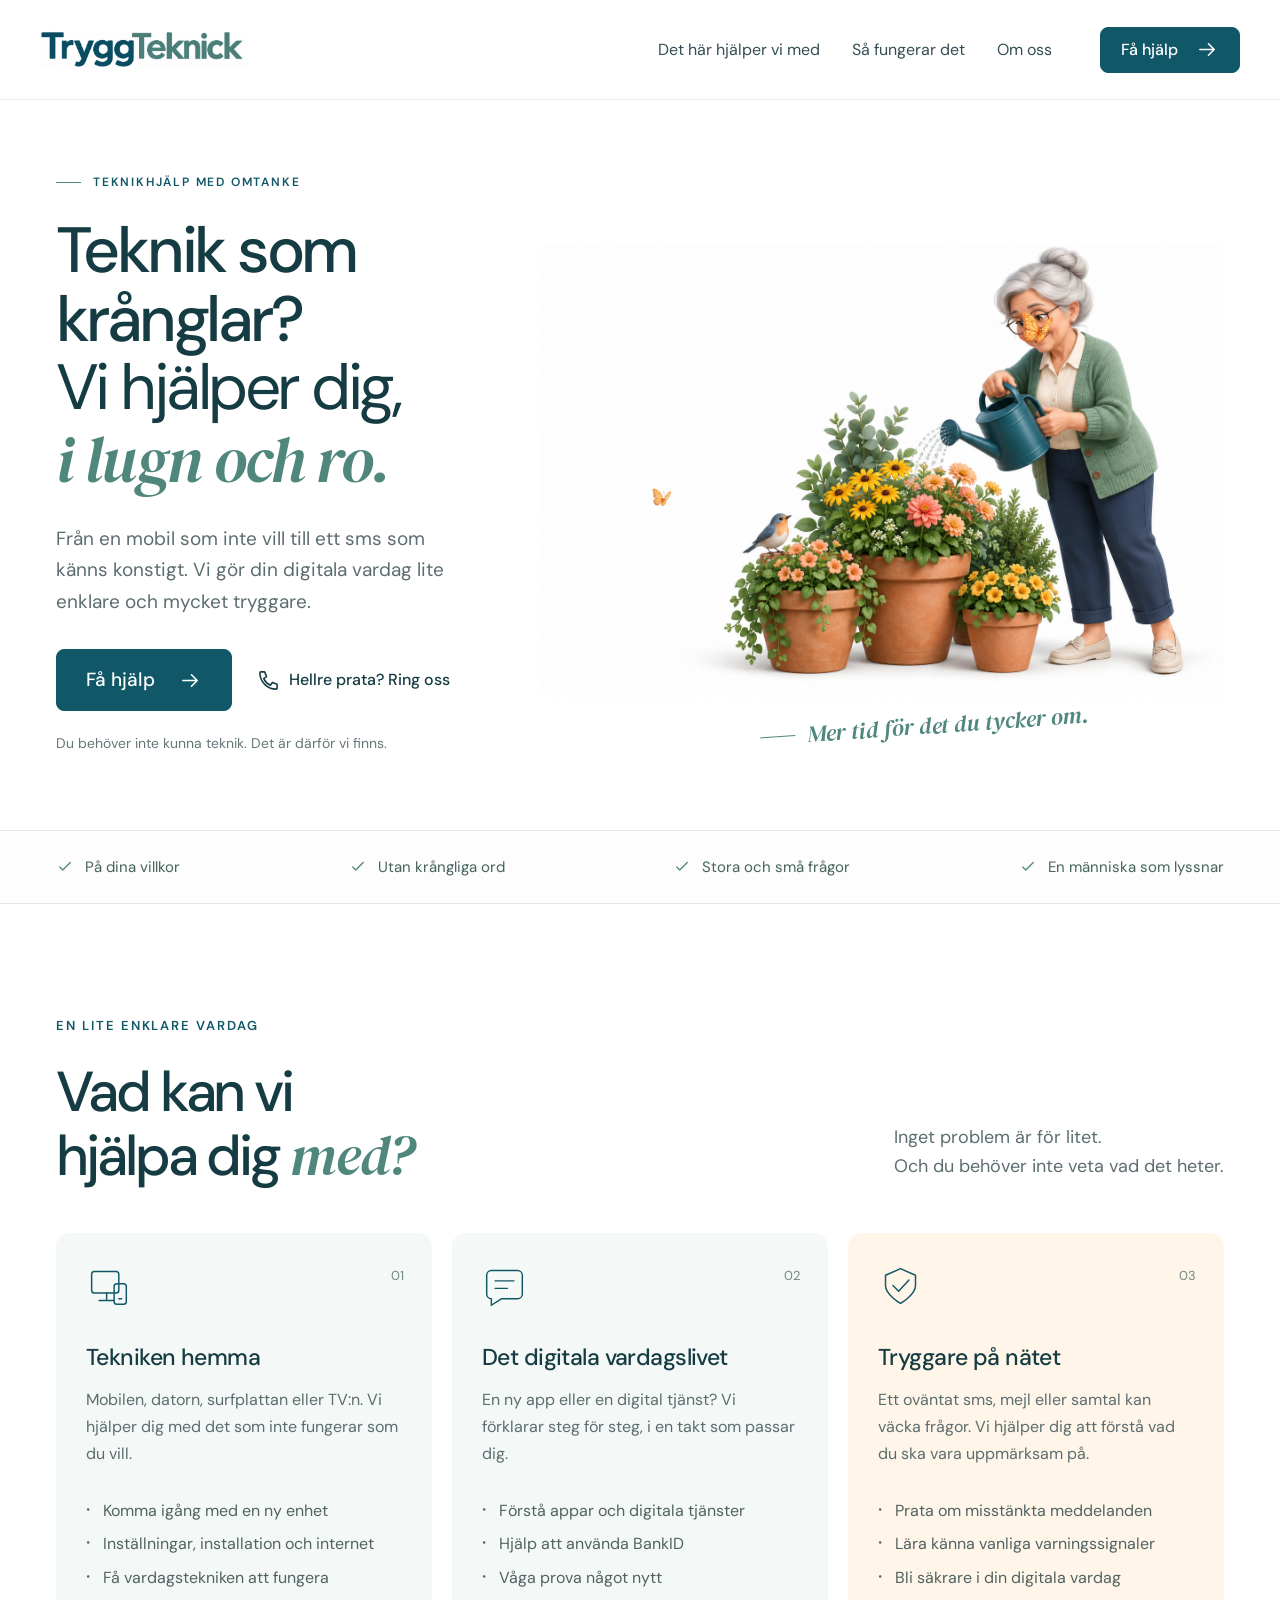
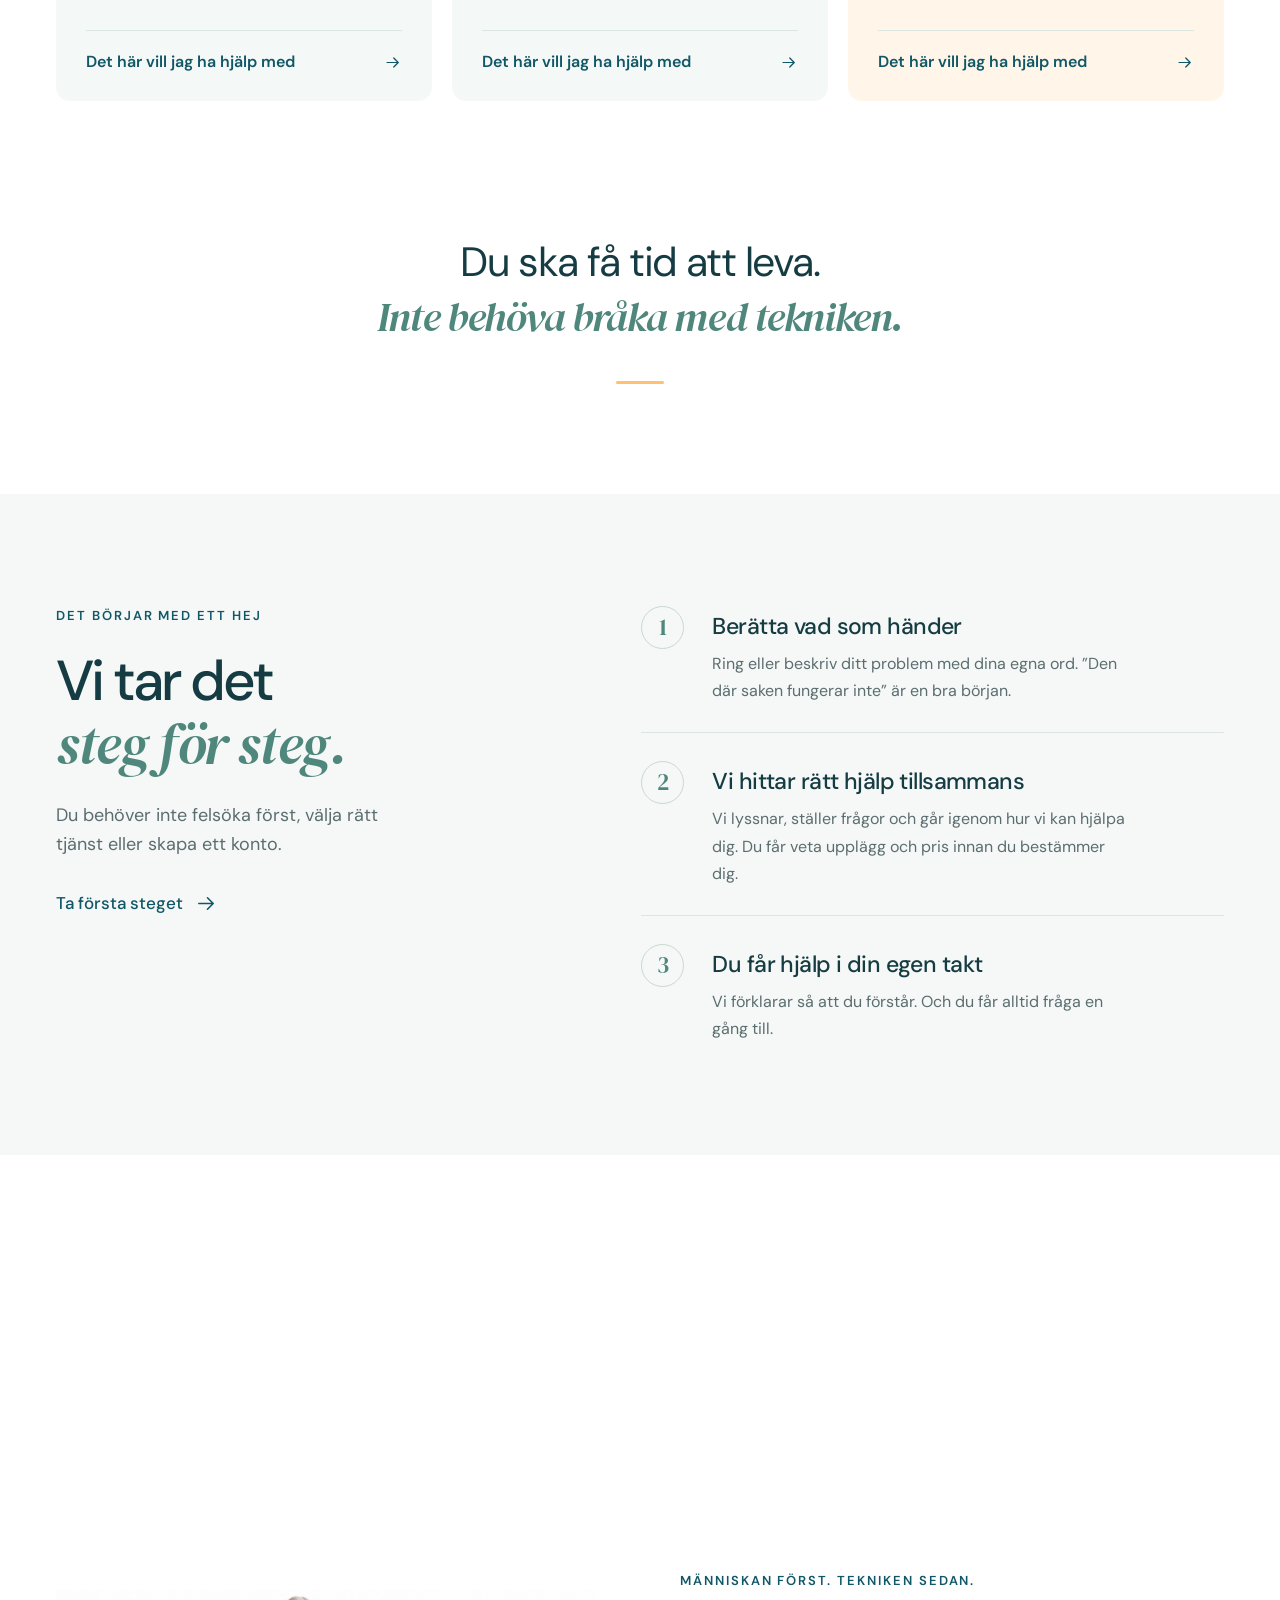
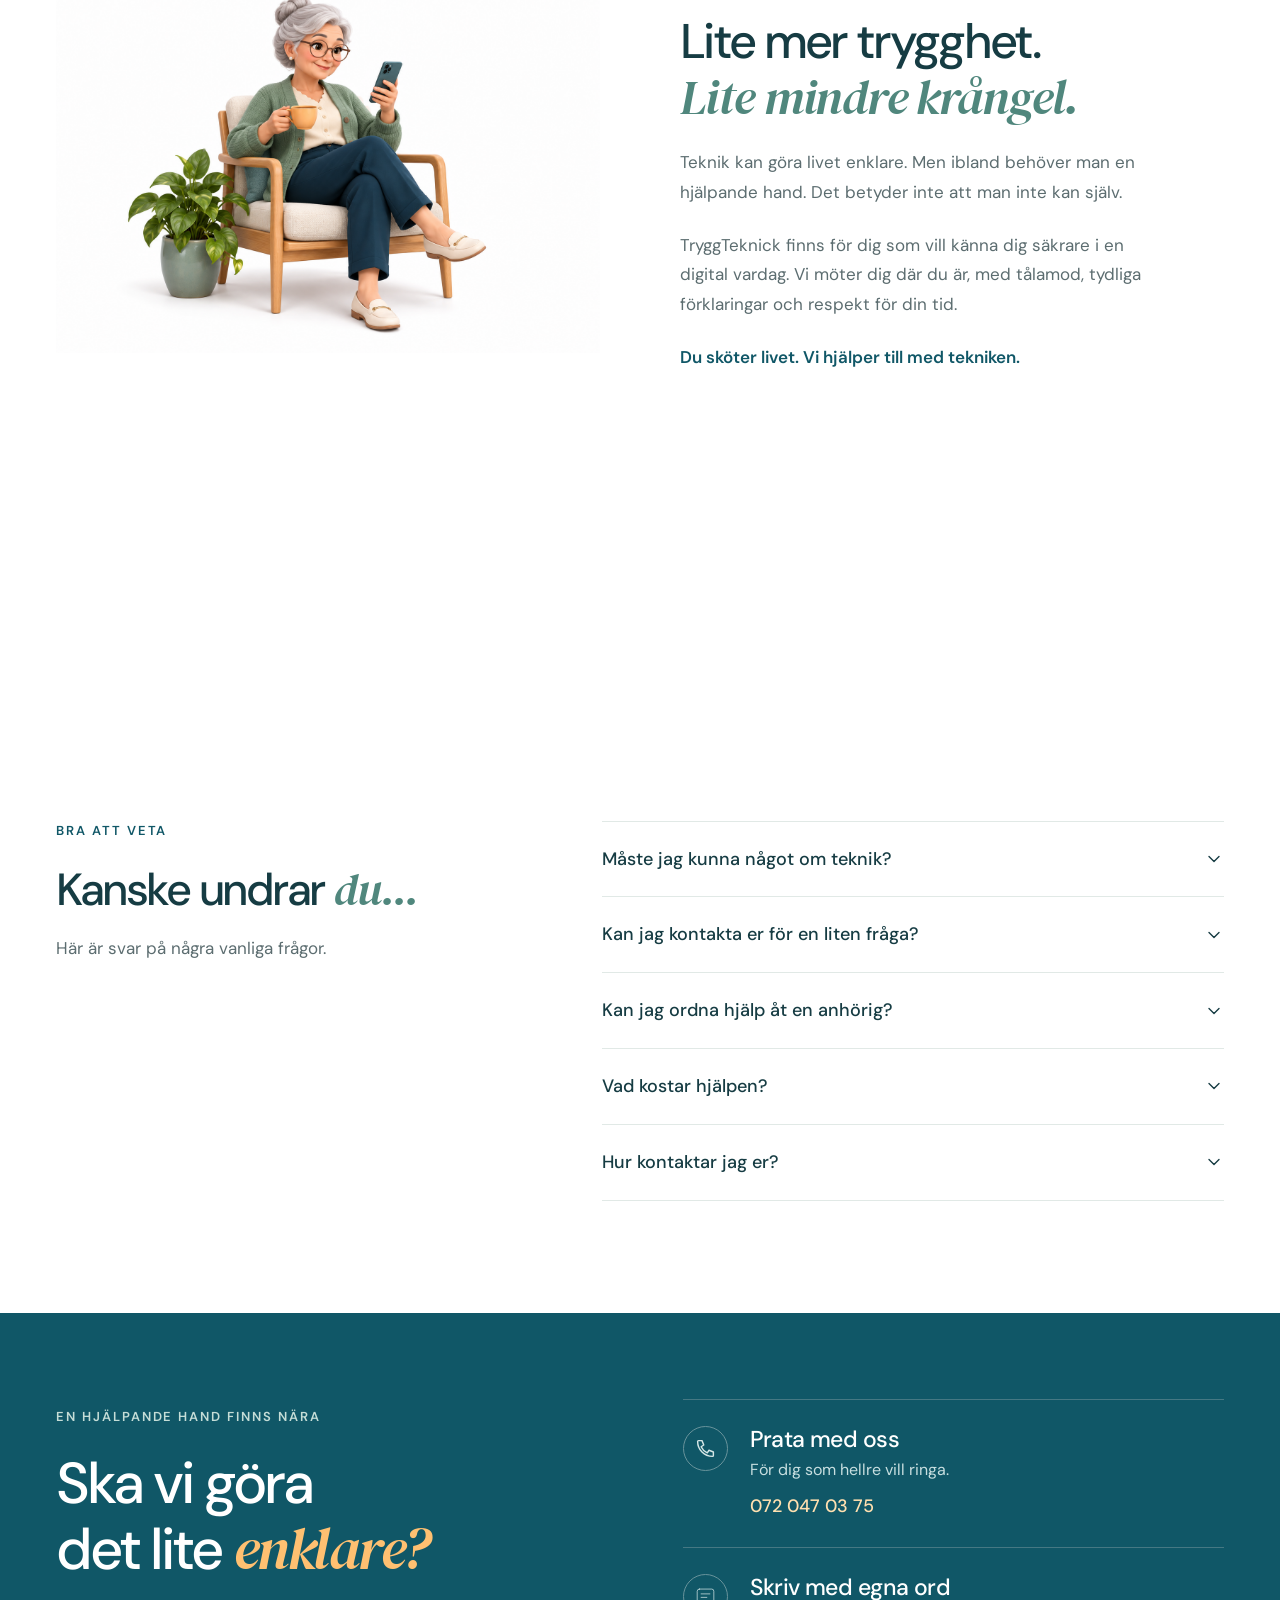
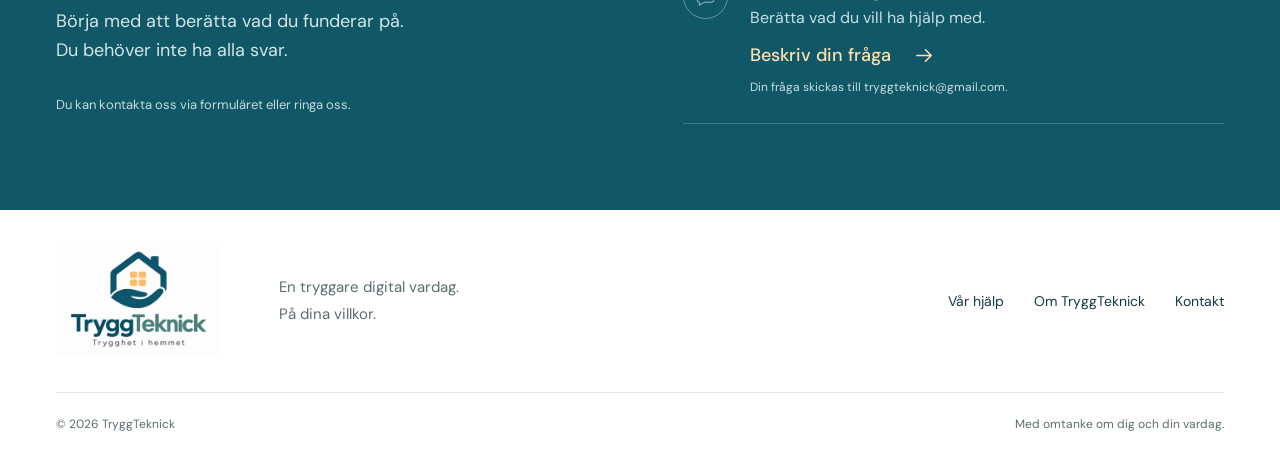
==== index.html @ 25404334 "Add files via upload" ====
<!doctype html>
<html lang="sv">
<head>
<meta charset="utf-8"><meta name="viewport" content="width=device-width,initial-scale=1">
<title>TryggTeknick — Teknikhjälp i lugn och ro</title>
<meta name="description" content="Hjälp med mobilen, datorn och en tryggare digital vardag. TryggTeknick gör tekniken lite enklare, på dina villkor.">
<meta name="theme-color" content="#105767">
<link rel="icon" href="data:image/svg+xml,%3Csvg xmlns='http://www.w3.org/2000/svg' viewBox='0 0 32 32'%3E%3Crect width='32' height='32' rx='8' fill='%23105767'/%3E%3Cpath d='M7 15L16 7l9 8v10H7Z' fill='none' stroke='white' stroke-width='2.5' stroke-linejoin='round'/%3E%3Cpath d='M13 15h6v7h-6z' fill='%23ffc071'/%3E%3C/svg%3E">
<link rel="stylesheet" href="./assets/fonts.css"><link rel="stylesheet" href="./styles.css">
<script src="./app.js" defer></script>
</head>
<body>
<a class="skip-link" href="#main">Hoppa till innehållet</a>
<svg class="icon-definitions" xmlns="http://www.w3.org/2000/svg" aria-hidden="true"><defs>
<symbol id="arrow" viewBox="0 0 24 24"><path d="M4 12h15m-6-6 6 6-6 6"/></symbol>
<symbol id="phone" viewBox="0 0 24 24"><path d="M8 3H4a1 1 0 0 0-1 1c0 9.4 7.6 17 17 17a1 1 0 0 0 1-1v-4l-5-2-2 3a14 14 0 0 1-7-7l3-2Z"/></symbol>
<symbol id="check" viewBox="0 0 24 24"><path d="m5 12 4 4L19 6"/></symbol>
<symbol id="devices" viewBox="0 0 48 48"><rect x="6" y="8" width="29" height="23" rx="3"/><path d="M14 39h16m-8-8v8"/><rect x="30" y="21" width="13" height="22" rx="3"/><path d="M35 37h3"/></symbol>
<symbol id="shield" viewBox="0 0 48 48"><path d="M24 5 8 12v11c0 10 16 19 16 19s16-9 16-19V12Z"/><path d="m16 23 6 6 11-12"/></symbol>
<symbol id="message" viewBox="0 0 48 48"><path d="M10 7h28a5 5 0 0 1 5 5v20a5 5 0 0 1-5 5H21L10 44v-7a5 5 0 0 1-5-5V12a5 5 0 0 1 5-5Z"/><path d="M14 18h20M14 26h13"/></symbol>
<symbol id="chevron" viewBox="0 0 24 24"><path d="m6 9 6 6 6-6"/></symbol>
<symbol id="close" viewBox="0 0 24 24"><path d="m6 6 12 12M6 18 18 6"/></symbol>
<symbol id="pause" viewBox="0 0 24 24"><path d="M9 5v14M15 5v14"/></symbol>
<symbol id="play" viewBox="0 0 24 24"><path d="m8 5 11 7-11 7Z"/></symbol>
</defs></svg>
<header class="site-header">
 <div class="nav-wrap">
  <a class="brand" href="#" aria-label="TryggTeknick, till startsidan"><span class="brand-wordmark"><img src="./assets/tryggteknick-logo.png" alt="TryggTeknick" width="807" height="531"></span></a>
  <nav class="desktop-nav" aria-label="Huvudmeny"><a href="#hjalp">Det här hjälper vi med</a><a href="#sa-funkar-det">Så fungerar det</a><a href="#om-oss">Om oss</a></nav>
  <a class="button nav-cta" href="#kontakt">Få hjälp <svg class="icon"><use href="#arrow"/></svg></a>
  <button class="menu-toggle" aria-expanded="false" aria-controls="mobile-menu" aria-label="Öppna meny"><span></span><span></span></button>
 </div>
 <nav id="mobile-menu" class="mobile-menu" aria-label="Mobilmeny" hidden><a href="#hjalp">Det här hjälper vi med</a><a href="#sa-funkar-det">Så fungerar det</a><a href="#om-oss">Om oss</a><a href="#kontakt">Kontakta oss</a></nav>
</header>
<main id="main">
 <section class="hero container" aria-labelledby="hero-heading">
  <div class="hero-copy">
   <p class="eyebrow"><span class="eyebrow-line"></span> TEKNIKHJÄLP MED OMTANKE</p>
   <h1 id="hero-heading">Teknik som<br>krånglar?<br><span class="hero-answer">Vi hjälper dig,</span><br><em>i lugn och ro.</em></h1>
   <p class="hero-description">Från en mobil som inte vill till ett sms som känns konstigt. Vi gör din digitala vardag lite enklare och mycket tryggare.</p>
   <div class="hero-actions"><a class="button button-large" href="#kontakt">Få hjälp <svg class="icon"><use href="#arrow"/></svg></a><a class="text-button" href="tel:+46720470375"><svg class="icon"><use href="#phone"/></svg> Hellre prata? Ring oss</a></div>
   <p class="hero-note">Du behöver inte kunna teknik. Det är därför vi finns.</p>
  </div>
  <div class="hero-visual">
   <div class="garden-scene"><img class="garden-art" src="./assets/garden.png" alt="En glad mormor vattnar blommor i sin trädgård, med en liten fågel som sällskap." width="1536" height="1024" fetchpriority="high"><span class="butterfly butterfly-one" aria-hidden="true"><img src="./assets/butterfly.png" alt="" width="1536" height="1024"></span><span class="butterfly butterfly-two" aria-hidden="true"><img src="./assets/butterfly.png" alt="" width="1536" height="1024"></span></div>
   <div class="scene-caption"><span class="caption-stroke"></span> Mer tid för det du tycker om.</div>
  </div>
 </section>
 <div class="reassurance-strip"><div class="container reassurance-content"><span><svg class="icon"><use href="#check"/></svg> På dina villkor</span><span><svg class="icon"><use href="#check"/></svg> Utan krångliga ord</span><span><svg class="icon"><use href="#check"/></svg> Stora och små frågor</span><span><svg class="icon"><use href="#check"/></svg> En människa som lyssnar</span></div></div>
 <section id="hjalp" class="services section container">
  <div class="section-heading reveal"><div><p class="eyebrow">EN LITE ENKLARE VARDAG</p><h2>Vad kan vi<br>hjälpa dig <em>med?</em></h2></div><p>Inget problem är för litet.<br>Och du behöver inte veta vad det heter.</p></div>
  <div class="service-grid">
   <article class="service-card reveal"><svg class="service-icon"><use href="#devices"/></svg><span class="service-number">01</span><h3>Tekniken hemma</h3><p>Mobilen, datorn, surfplattan eller TV:n. Vi hjälper dig med det som inte fungerar som du vill.</p><ul><li>Komma igång med en ny enhet</li><li>Inställningar, installation och internet</li><li>Få vardagstekniken att fungera</li></ul><button class="service-link" data-help="Tekniken hemma">Det här vill jag ha hjälp med <svg class="icon"><use href="#arrow"/></svg></button></article>
   <article class="service-card reveal"><svg class="service-icon"><use href="#message"/></svg><span class="service-number">02</span><h3>Det digitala vardagslivet</h3><p>En ny app eller en digital tjänst? Vi förklarar steg för steg, i en takt som passar dig.</p><ul><li>Förstå appar och digitala tjänster</li><li>Hjälp att använda BankID</li><li>Våga prova något nytt</li></ul><button class="service-link" data-help="Appar och digitala tjänster">Det här vill jag ha hjälp med <svg class="icon"><use href="#arrow"/></svg></button></article>
   <article class="service-card service-card-warm reveal"><svg class="service-icon"><use href="#shield"/></svg><span class="service-number">03</span><h3>Tryggare på nätet</h3><p>Ett oväntat sms, mejl eller samtal kan väcka frågor. Vi hjälper dig att förstå vad du ska vara uppmärksam på.</p><ul><li>Prata om misstänkta meddelanden</li><li>Lära känna vanliga varningssignaler</li><li>Bli säkrare i din digitala vardag</li></ul><button class="service-link" data-help="Digital trygghet">Det här vill jag ha hjälp med <svg class="icon"><use href="#arrow"/></svg></button></article>
  </div>
 </section>
 <section class="breathing-space container reveal" aria-label="Vårt sätt att hjälpa"><p>Du ska få tid att leva.<br><span>Inte behöva bråka med tekniken.</span></p><div class="tiny-divider"></div></section>
 <section id="sa-funkar-det" class="how-section section">
  <div class="container how-layout"><div class="how-intro reveal"><p class="eyebrow">DET BÖRJAR MED ETT HEJ</p><h2>Vi tar det<br><em>steg för steg.</em></h2><p>Du behöver inte felsöka först, välja rätt tjänst eller skapa ett konto.</p><a class="text-link" href="#kontakt">Ta första steget <svg class="icon"><use href="#arrow"/></svg></a></div>
   <ol class="steps"><li class="reveal"><span class="step-index">1</span><div><h3>Berätta vad som händer</h3><p>Ring eller beskriv ditt problem med dina egna ord. ”Den där saken fungerar inte” är en bra början.</p></div></li><li class="reveal"><span class="step-index">2</span><div><h3>Vi hittar rätt hjälp tillsammans</h3><p>Vi lyssnar, ställer frågor och går igenom hur vi kan hjälpa dig. Du får veta upplägg och pris innan du bestämmer dig.</p></div></li><li class="reveal"><span class="step-index">3</span><div><h3>Du får hjälp i din egen takt</h3><p>Vi förklarar så att du förstår. Och du får alltid fråga en gång till.</p></div></li></ol>
  </div>
 </section>
 <section id="om-oss" class="about-section section container">
  <div class="about-visual reveal"><img src="./assets/coffee.png" width="1024" height="1024" loading="lazy" alt="Mormor sitter bekvämt med sin telefon och en kopp kaffe."></div>
  <div class="about-copy reveal"><p class="eyebrow">MÄNNISKAN FÖRST. TEKNIKEN SEDAN.</p><h2>Lite mer trygghet.<br><em>Lite mindre krångel.</em></h2><p>Teknik kan göra livet enklare. Men ibland behöver man en hjälpande hand. Det betyder inte att man inte kan själv.</p><p>TryggTeknick finns för dig som vill känna dig säkrare i en digital vardag. Vi möter dig där du är, med tålamod, tydliga förklaringar och respekt för din tid.</p><p class="about-signoff">Du sköter livet. Vi hjälper till med tekniken.</p></div>
 </section>
 <section class="questions section container" aria-labelledby="faq-heading"><div class="questions-intro reveal"><p class="eyebrow">BRA ATT VETA</p><h2 id="faq-heading">Kanske undrar <em>du...</em></h2><p>Här är svar på några vanliga frågor.</p></div><div class="faq-list reveal">
  <details><summary>Måste jag kunna något om teknik?<svg class="icon"><use href="#chevron"/></svg></summary><p>Nej. Beskriv vad som händer, precis som du skulle berätta det för en vän. Vi hjälper dig att reda ut resten och förklarar utan krångliga ord.</p></details>
  <details><summary>Kan jag kontakta er för en liten fråga?<svg class="icon"><use href="#chevron"/></svg></summary><p>Ja. Frågor om inställningar, en app eller ett meddelande är också välkomna. Du behöver inte ha ett stort teknikproblem för att be om hjälp.</p></details>
  <details><summary>Kan jag ordna hjälp åt en anhörig?<svg class="icon"><use href="#chevron"/></svg></summary><p>Ja. Berätta vad din anhöriga behöver hjälp med, så pratar vi om ett upplägg tillsammans med personen som ska få hjälpen.</p></details>
  <details><summary>Vad kostar hjälpen?<svg class="icon"><use href="#chevron"/></svg></summary><p>Det beror på vad du behöver hjälp med. Vi går igenom upplägg och pris med dig innan du bestämmer dig. En prislista är ännu inte publicerad.</p></details>
  <details><summary>Hur kontaktar jag er?<svg class="icon"><use href="#chevron"/></svg></summary><p>Använd formuläret under Kontakt för att skicka din fråga till tryggteknick@gmail.com. Ange din e-postadress så att vi kan svara. Du kan också ringa oss på <a href="tel:+46720470375">072 047 03 75</a>.</p></details>
 </div></section>
 <section id="kontakt" class="contact-section"><div class="container contact-layout"><div class="contact-copy reveal"><p class="eyebrow">EN HJÄLPANDE HAND FINNS NÄRA</p><h2>Ska vi göra<br>det lite <em>enklare?</em></h2><p>Börja med att berätta vad du funderar på.<br>Du behöver inte ha alla svar.</p><p class="availability">Du kan kontakta oss via formuläret eller ringa oss.</p></div><div class="contact-options reveal">
  <article id="ring-oss" class="contact-option"><div class="contact-icon"><svg class="icon"><use href="#phone"/></svg></div><div><h3>Prata med oss</h3><p>För dig som hellre vill ringa.</p><a class="contact-link" href="tel:+46720470375">072 047 03 75</a></div></article>
  <article class="contact-option"><div class="contact-icon"><svg class="icon"><use href="#message"/></svg></div><div><h3>Skriv med egna ord</h3><p>Berätta vad du vill ha hjälp med.</p><button class="contact-link" data-help="">Beskriv din fråga <svg class="icon"><use href="#arrow"/></svg></button><small>Din fråga skickas till tryggteknick@gmail.com.</small></div></article>
 </div></div></section>
</main>
<footer><div class="container footer-main"><a href="#" aria-label="TryggTeknick, till toppen"><img class="footer-logo" src="./assets/tryggteknick-logo.png" alt="TryggTeknick – Trygghet i hemmet" width="807" height="531" loading="lazy"></a><p>En tryggare digital vardag.<br>På dina villkor.</p><nav aria-label="Sidfot"><a href="#hjalp">Vår hjälp</a><a href="#om-oss">Om TryggTeknick</a><a href="#kontakt">Kontakt</a></nav></div><div class="container footer-bottom"><span>© <span id="year">2026</span> TryggTeknick</span><span>Med omtanke om dig och din vardag.</span></div></footer>
<dialog id="help-dialog" aria-labelledby="dialog-title"><div class="dialog-content">
<button class="dialog-close" type="button" aria-label="Stäng"><svg class="icon"><use href="#close"/></svg></button>
<p class="eyebrow">VI BÖRJAR HÄR</p><h2 id="dialog-title">Vad behöver du<br><em>hjälp med?</em></h2><p>Du behöver inte använda tekniska ord.</p>
<form id="help-form" action="https://formsubmit.co/tryggteknick@gmail.com" method="POST" accept-charset="UTF-8">
<input type="hidden" name="_subject" value="Ny fråga från TryggTeknicks hemsida">
<input type="hidden" name="_template" value="table">
<input type="text" name="_honey" tabindex="-1" autocomplete="off" style="display:none" aria-hidden="true">
<label for="help-category">Vad handlar din fråga om?</label>
<select id="help-category" name="category"><option value="">Jag är inte riktigt säker</option><option>Tekniken hemma</option><option>Appar och digitala tjänster</option><option>Digital trygghet</option><option>Något annat</option></select>
<label for="help-email">Din e-postadress</label><input id="help-email" type="email" name="email" autocomplete="email" maxlength="254" required aria-describedby="email-hint"><p id="email-hint" class="field-hint">Så att vi kan svara på din fråga.</p>
<label for="help-description">Berätta med egna ord</label><textarea id="help-description" name="message" rows="4" minlength="5" maxlength="1500" required placeholder="Till exempel: Jag har en ny mobil och vill ha hjälp att komma igång."></textarea>
<button class="button form-submit" type="submit">Skicka fråga <svg class="icon"><use href="#arrow"/></svg></button>
<p id="help-status" class="field-hint" role="status" aria-live="polite"></p>
</form></div></dialog>
<div id="help-thanks" class="help-thanks" hidden><p role="status" aria-live="polite">Tack för ditt meddelande!</p><button id="dismiss-thanks" type="button" aria-label="Stäng tackmeddelandet">Stäng</button></div>
</body></html>
---- assets/fonts.css ----
@font-face {
  font-family: 'DM Sans';
  font-style: normal;
  font-weight: 400;
  font-display: swap;
  src: url(./font-3.ttf) format('truetype');
}
@font-face {
  font-family: 'DM Sans';
  font-style: normal;
  font-weight: 500;
  font-display: swap;
  src: url(./font-2.ttf) format('truetype');
}
@font-face {
  font-family: 'DM Sans';
  font-style: normal;
  font-weight: 600;
  font-display: swap;
  src: url(./font-1.ttf) format('truetype');
}
@font-face {
  font-family: 'DM Sans';
  font-style: normal;
  font-weight: 700;
  font-display: swap;
  src: url(./font-0.ttf) format('truetype');
}
@font-face {
  font-family: 'DM Serif Display';
  font-style: italic;
  font-weight: 400;
  font-display: swap;
  src: url(./font-4.ttf) format('truetype');
}
@font-face {
  font-family: 'DM Serif Display';
  font-style: normal;
  font-weight: 400;
  font-display: swap;
  src: url(./font-5.ttf) format('truetype');
}
---- styles.css ----
.help-thanks{position:fixed;bottom:24px;left:50%;transform:translateX(-50%);z-index:100;display:flex;align-items:center;gap:20px;width:max-content;max-width:calc(100% - 32px);padding:18px 24px;background:#105767;color:white;border-radius:12px;box-shadow:0 6px 30px #0003}.help-thanks[hidden]{display:none}.help-thanks p{color:white}.help-thanks button{background:none;border:0;color:white;text-decoration:underline;padding:8px}.form-submit:disabled{opacity:.65;cursor:wait}
input[type=email]{width:100%;border:1px solid #bccfca;border-radius:7px;padding:12px;background:#fff;color:var(--ink);font-size:16px}input:focus-visible{outline:3px solid #da8c21;outline-offset:5px}
:root{--ink:#163c43;--teal:#105767;--green:#50877d;--muted:#5c6d70;--line:#e1e9e6;--pale:#f4f8f6;--yellow:#ffc071;--white:#fff;font-family:'DM Sans',Arial,sans-serif;color:var(--ink);font-synthesis:none;scroll-behavior:smooth;scroll-padding-top:110px}*{box-sizing:border-box}body{margin:0;background:#fff;font-size:18px;line-height:1.6}button,input,select,textarea{font:inherit}button,a{-webkit-tap-highlight-color:transparent}button{cursor:pointer}a{color:inherit;text-decoration:none}button{color:inherit}button:disabled{cursor:default}img{max-width:100%;display:block}h1,h2,h3,p{margin:0}h1,h2,h3{font-weight:500;line-height:1.14}h1,h2{letter-spacing:-.055em}h3{letter-spacing:-.025em}em{font-family:'DM Serif Display',Georgia,serif;font-weight:400;color:var(--green);letter-spacing:-.025em}h2{font-size:clamp(38px,4.4vw,60px)}h3{font-size:25px}p{color:var(--muted)}.container{width:min(1280px,calc(100% - 112px));margin-inline:auto}.section{padding-block:112px}.icon{width:23px;height:23px;flex:none;fill:none;stroke:currentColor;stroke-width:1.65;stroke-linecap:round;stroke-linejoin:round}.icon-definitions{position:absolute;width:0;height:0;overflow:hidden}.eyebrow{font-size:13px;font-weight:600;letter-spacing:.15em;line-height:1.5;color:var(--teal);margin-bottom:24px}.button{display:inline-flex;align-items:center;justify-content:center;gap:24px;min-height:52px;padding:13px 25px;border:1px solid var(--teal);border-radius:8px;background:var(--teal);color:#fff;font-weight:500;font-size:17px;transition:background .2s,transform .2s}.button:hover{background:#0b414d;transform:translateY(-2px)}.button-large{min-height:62px;padding-inline:29px;font-size:19px}.text-button,.text-link{display:inline-flex;align-items:center;gap:12px;font-weight:500;font-size:17px}.text-button:hover,.text-link:hover{text-decoration:underline;text-underline-offset:5px}.text-link{border:0;background:transparent;padding:0;color:var(--teal)}a:focus-visible,button:focus-visible,summary:focus-visible,select:focus-visible,textarea:focus-visible{outline:3px solid #da8c21;outline-offset:5px}.skip-link{position:fixed;left:20px;top:-90px;padding:12px 20px;background:var(--teal);color:white;z-index:1000}.skip-link:focus{top:12px}.site-header{position:sticky;top:0;z-index:30;background:rgba(255,255,255,.96);border-bottom:1px solid rgba(225,233,230,.7);backdrop-filter:blur(12px)}.nav-wrap{width:min(1360px,calc(100% - 80px));margin:auto;height:99px;display:flex;align-items:center;justify-content:space-between;gap:28px}.brand{display:block;flex:none}.brand-wordmark{display:block;position:relative;width:208px;height:37px;overflow:hidden}.brand-wordmark img{position:absolute;max-width:none;width:250px;height:auto;top:-100px;left:-21px}.desktop-nav{display:flex;gap:32px;margin-left:auto;margin-right:20px;font-size:16px}.desktop-nav a{padding-block:12px;color:#344e53}.desktop-nav a:hover{color:var(--teal);text-decoration:underline;text-underline-offset:7px}.nav-cta{min-height:46px;padding:9px 20px;font-size:16px;gap:18px}.menu-toggle{display:none;background:none;border:1px solid var(--line);border-radius:8px;width:44px;height:44px;padding:11px}.menu-toggle span{display:block;background:var(--teal);height:2px;margin:5px 0}.mobile-menu{padding:12px 24px 24px;border-top:1px solid var(--line)}.mobile-menu a{display:block;padding:10px}.mobile-menu[hidden]{display:none}.hero{display:grid;grid-template-columns:1fr 1.05fr;align-items:center;min-height:730px;padding-top:58px;padding-bottom:60px;gap:0}.hero-copy{position:relative;z-index:2}.hero .eyebrow{display:flex;align-items:center;gap:12px;font-size:12px;margin-bottom:26px}.eyebrow-line{height:1px;width:25px;background:var(--green)}h1{font-size:clamp(52px,5vw,73px);line-height:1.07}.hero-answer{font-weight:400}.hero h1 em{line-height:1.16}.hero-description{font-size:19px;line-height:1.65;max-width:425px;margin-top:26px}.hero-actions{display:flex;align-items:center;gap:25px;margin-top:32px;flex-wrap:wrap}.hero-actions .text-button{font-size:16px;gap:9px}.hero-note{font-size:14px;margin-top:21px;color:#66777a}.hero-visual{position:relative;min-width:0;align-self:stretch;display:flex;flex-direction:column;justify-content:center;margin-right:0}.garden-scene{position:relative;width:114%;margin-left:-14%;margin-top:60px}.garden-art{width:100%;height:auto;aspect-ratio:1.5;object-fit:contain;transform-origin:55% 80%;animation:garden-breathe 7s ease-in-out infinite}.butterfly{position:absolute;object-fit:contain;z-index:3;pointer-events:none}.butterfly-one{width:60px;height:60px;right:23%;top:12%;animation:butterfly-flight 11s ease-in-out infinite}.butterfly-two{width:35px;height:35px;left:15%;top:52%;animation:butterfly-flight 15s ease-in-out -5s infinite;opacity:.9}.scene-caption{align-self:center;margin-top:10px;display:flex;align-items:center;gap:12px;font-family:'DM Serif Display',Georgia,serif;font-style:italic;font-size:23px;color:var(--green);transform:rotate(-4deg)}.caption-stroke{width:35px;height:1px;background:var(--green)}.motion-toggle{margin-top:40px;align-self:flex-end;display:flex;gap:7px;align-items:center;background:none;border:0;border-bottom:1px solid var(--line);padding:7px 0;font-size:12px;color:var(--muted)}.motion-toggle .icon{width:15px;height:15px}.reassurance-strip{border-top:1px solid var(--line);border-bottom:1px solid var(--line);background:#fcfdfc}.reassurance-content{display:flex;justify-content:space-between;padding-block:24px;gap:24px}.reassurance-content span{display:flex;align-items:center;gap:11px;font-size:15px;color:#46635e}.reassurance-content .icon{color:var(--green);width:18px;height:18px}.section-heading{display:flex;align-items:end;justify-content:space-between;gap:50px;margin-bottom:45px}.section-heading>p{font-size:18px;padding-bottom:7px}.service-grid{display:grid;grid-template-columns:repeat(3,1fr);gap:20px}.service-card{position:relative;background:var(--pale);border-radius:14px;padding:31px 30px 26px;display:flex;flex-direction:column;min-height:458px;transition:transform .25s}.service-card:hover{transform:translateY(-5px)}.service-card-warm{background:#fff6e9}.service-icon{width:45px;height:45px;fill:none;stroke:var(--teal);stroke-width:1.55;stroke-linecap:round;stroke-linejoin:round;margin-bottom:35px}.service-number{position:absolute;right:28px;top:33px;font-size:13px;color:#748782}.service-card h3{font-size:23px;margin-bottom:16px}.service-card p{font-size:16px;line-height:1.7}.service-card ul{padding:0;margin:22px 0 32px;list-style:none;font-size:14px;color:#506362}.service-card li{padding-left:17px;position:relative;margin-block:8px}.service-card li:before{content:'·';position:absolute;left:0;font-size:22px;line-height:1.05}.service-link{display:flex;justify-content:space-between;align-items:center;gap:9px;padding:18px 0 0;border:0;border-top:1px solid #dce6e0;background:none;text-align:left;margin-top:auto;font-size:14px;font-weight:600;color:var(--teal)}.service-link .icon{width:18px}.service-link:hover{text-decoration:underline;text-underline-offset:4px}.breathing-space{padding-top:22px;padding-bottom:110px;text-align:center}.breathing-space p{font-size:clamp(27px,3.2vw,43px);line-height:1.35;letter-spacing:-.035em;color:var(--ink)}.breathing-space p span{font-family:'DM Serif Display',Georgia,serif;font-style:italic;color:var(--green)}.tiny-divider{width:48px;height:3px;background:var(--yellow);margin:35px auto 0;border-radius:5px}.how-section{background:#f5f8f6}.how-layout{display:grid;grid-template-columns:1fr 1.2fr;gap:100px}.how-intro>p:not(.eyebrow){max-width:340px;margin-block:24px 30px;font-size:18px}.steps{list-style:none;padding:0;margin:0}.steps li{display:flex;align-items:flex-start;gap:28px;padding:28px 0;border-bottom:1px solid #dce6e0}.steps li:first-child{padding-top:0}.steps li:last-child{border-bottom:0;padding-bottom:0}.step-index{flex:none;width:43px;height:43px;border:1px solid #c9d9d1;border-radius:50%;display:grid;place-items:center;color:var(--green);font-family:'DM Serif Display',Georgia,serif;font-size:23px}.steps h3{font-size:23px;margin:7px 0 11px}.steps p{font-size:16px;max-width:420px;line-height:1.7}.about-section{display:grid;grid-template-columns:1fr 1fr;gap:80px;align-items:center;padding-top:105px}.about-visual{min-width:0}.about-visual img{width:100%;aspect-ratio:1.1;object-fit:contain}.about-copy h2{font-size:clamp(37px,3.8vw,53px)}.about-copy>p:not(.eyebrow){margin-top:23px;font-size:17px;line-height:1.75;max-width:490px}.about-copy .about-signoff{font-weight:600;color:var(--teal);font-size:17px}.questions{display:grid;grid-template-columns:.9fr 1.2fr;gap:80px;padding-top:25px}.questions h2{font-size:45px}.questions-intro>p:last-child{margin-top:20px;font-size:17px}.faq-list{border-top:1px solid var(--line)}details{border-bottom:1px solid var(--line)}summary{cursor:pointer;list-style:none;padding:23px 0;display:flex;align-items:center;justify-content:space-between;gap:25px;font-size:18px;font-weight:500}summary::-webkit-details-marker{display:none}summary .icon{width:20px;height:20px;transition:transform .2s}details[open] summary .icon{transform:rotate(180deg)}details p{font-size:16px;line-height:1.75;padding:0 34px 25px 0}.contact-section{background:var(--teal);padding:86px 0;color:#fff}.contact-layout{display:grid;grid-template-columns:1fr 1fr;gap:85px;align-items:center}.contact-section .eyebrow{color:#c5ddd7}.contact-section h2{font-size:clamp(45px,4.5vw,62px);color:#fff}.contact-section h2 em{color:var(--yellow)}.contact-copy>p:not(.eyebrow){color:#d5e6e6;margin-top:24px;font-size:18px}.contact-copy .availability{font-size:13px!important;max-width:315px;color:#c5d9dc!important;margin-top:30px!important}.contact-options{border-top:1px solid #457883}.contact-option{display:flex;gap:22px;padding:26px 0;border-bottom:1px solid #457883;scroll-margin-top:125px}.contact-icon{width:45px;height:45px;flex:none;display:grid;place-items:center;border:1px solid #68939b;border-radius:50%;color:#d5e6e6}.contact-icon .icon{width:21px;height:21px}.contact-option h3{font-size:23px;color:#fff;margin-bottom:5px}.contact-option p{font-size:16px;color:#c8dfe0}.contact-pending{display:block;font-size:17px;color:#ffe0b0;margin-top:10px}.contact-link{display:flex;align-items:center;gap:22px;border:0;background:none;color:#ffe0b0;padding:10px 0 0;font-weight:500;font-size:18px}.contact-link:hover{text-decoration:underline;text-underline-offset:5px}.contact-option small{display:block;color:#c8dfe0;font-size:12px;margin-top:8px}.footer-main{display:flex;align-items:center;gap:55px;padding-block:36px}.footer-logo{width:168px;height:auto}.footer-main>p{font-size:15px;line-height:1.8}.footer-main nav{display:flex;gap:30px;margin-left:auto;font-size:14px}.footer-main nav a:hover{text-decoration:underline}.footer-bottom{border-top:1px solid var(--line);padding-block:22px;display:flex;justify-content:space-between;font-size:12px;color:var(--muted)}dialog{width:min(610px,calc(100% - 32px));max-height:calc(100dvh - 40px);padding:0;border:1px solid var(--line);border-radius:18px;box-shadow:0 24px 100px #092d3930;color:var(--ink)}dialog::backdrop{background:#113b4659;backdrop-filter:blur(5px)}.dialog-content{padding:40px;position:relative}.dialog-close{position:absolute;right:17px;top:17px;width:38px;height:38px;display:grid;place-items:center;background:var(--pale);border:0;border-radius:50%}.dialog-content .eyebrow{font-size:12px;margin:5px 0 20px}.dialog-content h2{font-size:43px}.dialog-content>p:not(.eyebrow){font-size:17px;margin-top:15px}.preview-notice{font-size:14px;background:#fff6e9;border-left:3px solid var(--yellow);padding:13px 16px;margin:22px 0;color:#615140;line-height:1.6}form label{display:block;font-size:16px;font-weight:600;margin:20px 0 8px}select,textarea{width:100%;border:1px solid #bccfca;border-radius:7px;padding:12px;background:#fff;color:var(--ink);font-size:16px}textarea{resize:vertical;min-height:130px}textarea::placeholder{color:#6e7e7d}.field-hint{font-size:13px;margin:5px 0 22px}.form-submit{width:100%}.prepared-text{white-space:pre-wrap;overflow-wrap:anywhere;background:var(--pale);padding:18px;border-radius:8px;font-size:16px;margin-block:20px;max-height:250px;overflow:auto}.result-actions{display:flex;align-items:center;gap:20px;flex-wrap:wrap}#help-result h3{font-size:25px;margin-bottom:12px}#help-result>p{font-size:16px}#copy-status{margin-top:15px!important;min-height:24px;color:var(--teal)}body.dialog-open{overflow:hidden}.reveal{opacity:1}.js-reveal{opacity:0;transform:translateY(20px);transition:opacity .7s ease,transform .7s ease}.js-reveal.is-visible{opacity:1;transform:none}.motion-paused .garden-art,.motion-paused .butterfly{animation-play-state:paused!important}@keyframes garden-breathe{0%,100%{transform:translateY(0) rotate(-.15deg)}50%{transform:translateY(-5px) rotate(.15deg)}}@keyframes butterfly-flight{0%,100%{transform:translate(0,0) rotate(-10deg) scaleX(.9)}25%{transform:translate(24px,-28px) rotate(15deg) scaleX(.62)}50%{transform:translate(-6px,-48px) rotate(-15deg) scaleX(1)}75%{transform:translate(-34px,-12px) rotate(7deg) scaleX(.7)}}
@media(min-width:1600px){.hero{min-height:780px}.hero h1{font-size:78px}.garden-scene{width:120%;margin-left:-20%}}
@media(max-width:1100px){.container{width:calc(100% - 64px)}.nav-wrap{width:calc(100% - 48px)}.desktop-nav{gap:22px;margin-right:0;font-size:14px}.brand-wordmark{width:182px;height:32px}.brand-wordmark img{width:220px;left:-18px;top:-88px}.hero{min-height:650px;padding-top:45px}.hero h1{font-size:58px}.hero-visual{margin-right:0}.hero-description{font-size:18px}.hero-actions{gap:20px}.hero-actions .text-button{font-size:14px}.service-card{padding:26px 23px}.service-card h3{font-size:22px}.how-layout{gap:65px}.about-section,.questions,.contact-layout{gap:50px}.about-copy h2{font-size:44px}.reassurance-content{gap:20px}.reassurance-content span{font-size:13px}.section{padding-block:88px}.questions{padding-top:10px}.footer-main{gap:30px}.footer-main nav{gap:18px}}
@media(max-width:800px){.desktop-nav{display:none}.nav-wrap{height:82px;gap:15px}.nav-cta{margin-left:auto}.menu-toggle{display:block}.hero{grid-template-columns:1fr 1fr;min-height:610px;gap:0}.hero h1{font-size:48px}.hero .eyebrow{font-size:10px;letter-spacing:.1em;gap:7px}.hero-description{font-size:17px;max-width:355px}.hero-note{font-size:12px}.hero-actions .text-button{font-size:15px}.hero-visual{margin-right:0;align-self:center}.garden-scene{width:138%;margin-left:-38%;margin-top:20px}.scene-caption{font-size:18px;margin-top:25px;white-space:nowrap}.motion-toggle{margin-top:45px}.reassurance-content{display:grid;grid-template-columns:1fr 1fr;gap:15px 25px;max-width:600px}.reassurance-content span{font-size:14px}.section-heading{gap:25px}.section-heading>p{font-size:16px}.service-grid{grid-template-columns:1fr;gap:16px}.service-card{display:grid;grid-template-columns:45px 1fr;column-gap:25px;min-height:0;padding:26px}.service-card>h3,.service-card>p,.service-card>ul,.service-card>.service-link{grid-column:2}.service-icon{grid-column:1;grid-row:1/4;margin-bottom:0}.service-number{display:none}.service-card h3{font-size:24px}.service-card ul{margin:10px 0 18px}.service-link{font-size:15px}.how-layout{grid-template-columns:1fr 1.2fr;gap:35px}.steps li{gap:17px}.steps h3{font-size:21px}.how-intro h2{font-size:40px}.how-intro>p:not(.eyebrow){font-size:16px}.about-section{gap:25px}.about-copy h2{font-size:35px}.about-copy .eyebrow{font-size:10px}.about-copy>p:not(.eyebrow){font-size:16px}.questions{grid-template-columns:1fr;gap:32px}.questions h2{font-size:44px}.contact-layout{gap:30px}.contact-section h2{font-size:48px}.contact-option{gap:14px}.contact-icon{width:36px;height:36px}.contact-option h3{font-size:21px}.contact-pending{font-size:15px}.footer-main{flex-wrap:wrap;gap:20px}.footer-main nav{width:100%;margin-left:0;padding-bottom:15px;justify-content:space-between}.footer-logo{width:150px}}
@media(max-width:560px){.container{width:calc(100% - 40px)}.nav-wrap{width:calc(100% - 32px);height:76px;gap:10px}.brand-wordmark{width:145px;height:25px}.brand-wordmark img{width:174px;left:-15px;top:-69px}.nav-cta{padding:9px 13px;min-height:42px;font-size:14px;gap:10px}.nav-cta .icon{width:17px}.menu-toggle{width:40px;height:40px;padding:8px}.hero{grid-template-columns:1fr;padding-top:45px;padding-bottom:30px;min-height:0}.hero .eyebrow{font-size:11px;letter-spacing:.1em;margin-bottom:24px}.hero h1{font-size:clamp(49px,13.2vw,67px);line-height:1.07}.hero-description{font-size:18px;max-width:410px;margin-top:22px}.hero-actions{margin-top:26px;gap:19px;align-items:flex-start;flex-direction:column}.button-large{min-height:57px;font-size:18px;padding-inline:25px}.hero-note{font-size:13px;margin-top:17px}.hero-visual{margin-top:5px;margin-right:0;align-self:auto}.garden-scene{width:112%;margin-left:-6%;margin-top:5px}.scene-caption{font-size:20px;margin-top:0}.motion-toggle{margin-top:23px;font-size:12px}.butterfly-one{width:44px;height:44px}.butterfly-two{width:27px;height:27px}.reassurance-content{padding-block:20px;gap:13px 15px}.reassurance-content span{font-size:12px;gap:7px}.reassurance-content .icon{width:15px;height:15px}.section{padding-block:65px}.section-heading{display:block;margin-bottom:29px}.section-heading>p{margin-top:22px;font-size:16px}.section-heading>p br{display:none}h2{font-size:43px}.eyebrow{font-size:11px;margin-bottom:19px}.service-card{display:flex;padding:27px 25px}.service-icon{width:37px;height:37px;margin-bottom:26px}.service-number{display:block}.service-card h3{font-size:24px}.service-card p{font-size:16px}.service-card ul{font-size:14px;margin:18px 0 25px}.service-link{font-size:14px}.breathing-space{padding-top:5px;padding-bottom:64px}.breathing-space p{font-size:28px}.tiny-divider{margin-top:26px}.how-layout{grid-template-columns:1fr;gap:38px}.how-intro h2{font-size:44px}.how-intro>p:not(.eyebrow){max-width:360px;font-size:17px;margin-block:20px 23px}.steps li{gap:20px;padding-block:25px}.steps h3{font-size:22px}.steps p{font-size:16px}.step-index{width:38px;height:38px;font-size:21px}.about-section{grid-template-columns:1fr;gap:25px}.about-visual{max-width:400px;justify-self:center;width:100%}.about-copy .eyebrow{font-size:11px}.about-copy h2{font-size:42px}.about-copy>p:not(.eyebrow){font-size:17px}.questions{padding-top:10px;gap:28px}.questions h2{font-size:39px}.questions-intro>p:last-child{font-size:16px}.faq-list summary{font-size:17px;padding-block:22px;gap:15px}.faq-list p{font-size:16px;padding-right:15px}.contact-section{padding:60px 0}.contact-layout{grid-template-columns:1fr;gap:35px}.contact-section h2{font-size:52px}.contact-copy>p:not(.eyebrow){font-size:17px}.contact-copy .availability{font-size:13px!important;margin-top:22px!important}.contact-option{gap:20px}.contact-option h3{font-size:23px}.contact-pending{font-size:17px}.contact-option small{font-size:12px}.contact-icon{width:40px;height:40px}.footer-main{gap:15px;padding-block:25px}.footer-logo{width:136px}.footer-main>p{font-size:13px}.footer-main nav{font-size:14px;gap:12px;padding-top:12px}.footer-bottom{display:block;font-size:12px}.footer-bottom span{display:block;margin-bottom:5px}.dialog-content{padding:33px 23px 27px}.dialog-content h2{font-size:37px}.dialog-content>p:not(.eyebrow){font-size:16px}.dialog-content .eyebrow{font-size:11px}.preview-notice{font-size:13px;padding:12px}.dialog-close{right:12px;top:12px;width:33px;height:33px}.result-actions{gap:20px}}
@media(prefers-reduced-motion:reduce){:root{scroll-behavior:auto}*,*::before,*::after{animation:none!important;transition:none!important}.js-reveal{opacity:1;transform:none}.button:hover,.service-card:hover{transform:none}}

.butterfly img{width:100%;height:100%;object-fit:contain;animation:wing-flutter .48s ease-in-out infinite alternate}.motion-paused .butterfly img{animation-play-state:paused!important}@keyframes wing-flutter{from{transform:scaleX(.55) rotate(-3deg)}to{transform:scaleX(1) rotate(3deg)}}

.service-card ul{font-size:16px}.service-link{font-size:16px}.motion-toggle{font-size:14px}.reassurance-content span{font-size:15px}@media(max-width:560px){.reassurance-content span{font-size:14px}.service-link{font-size:15px}}
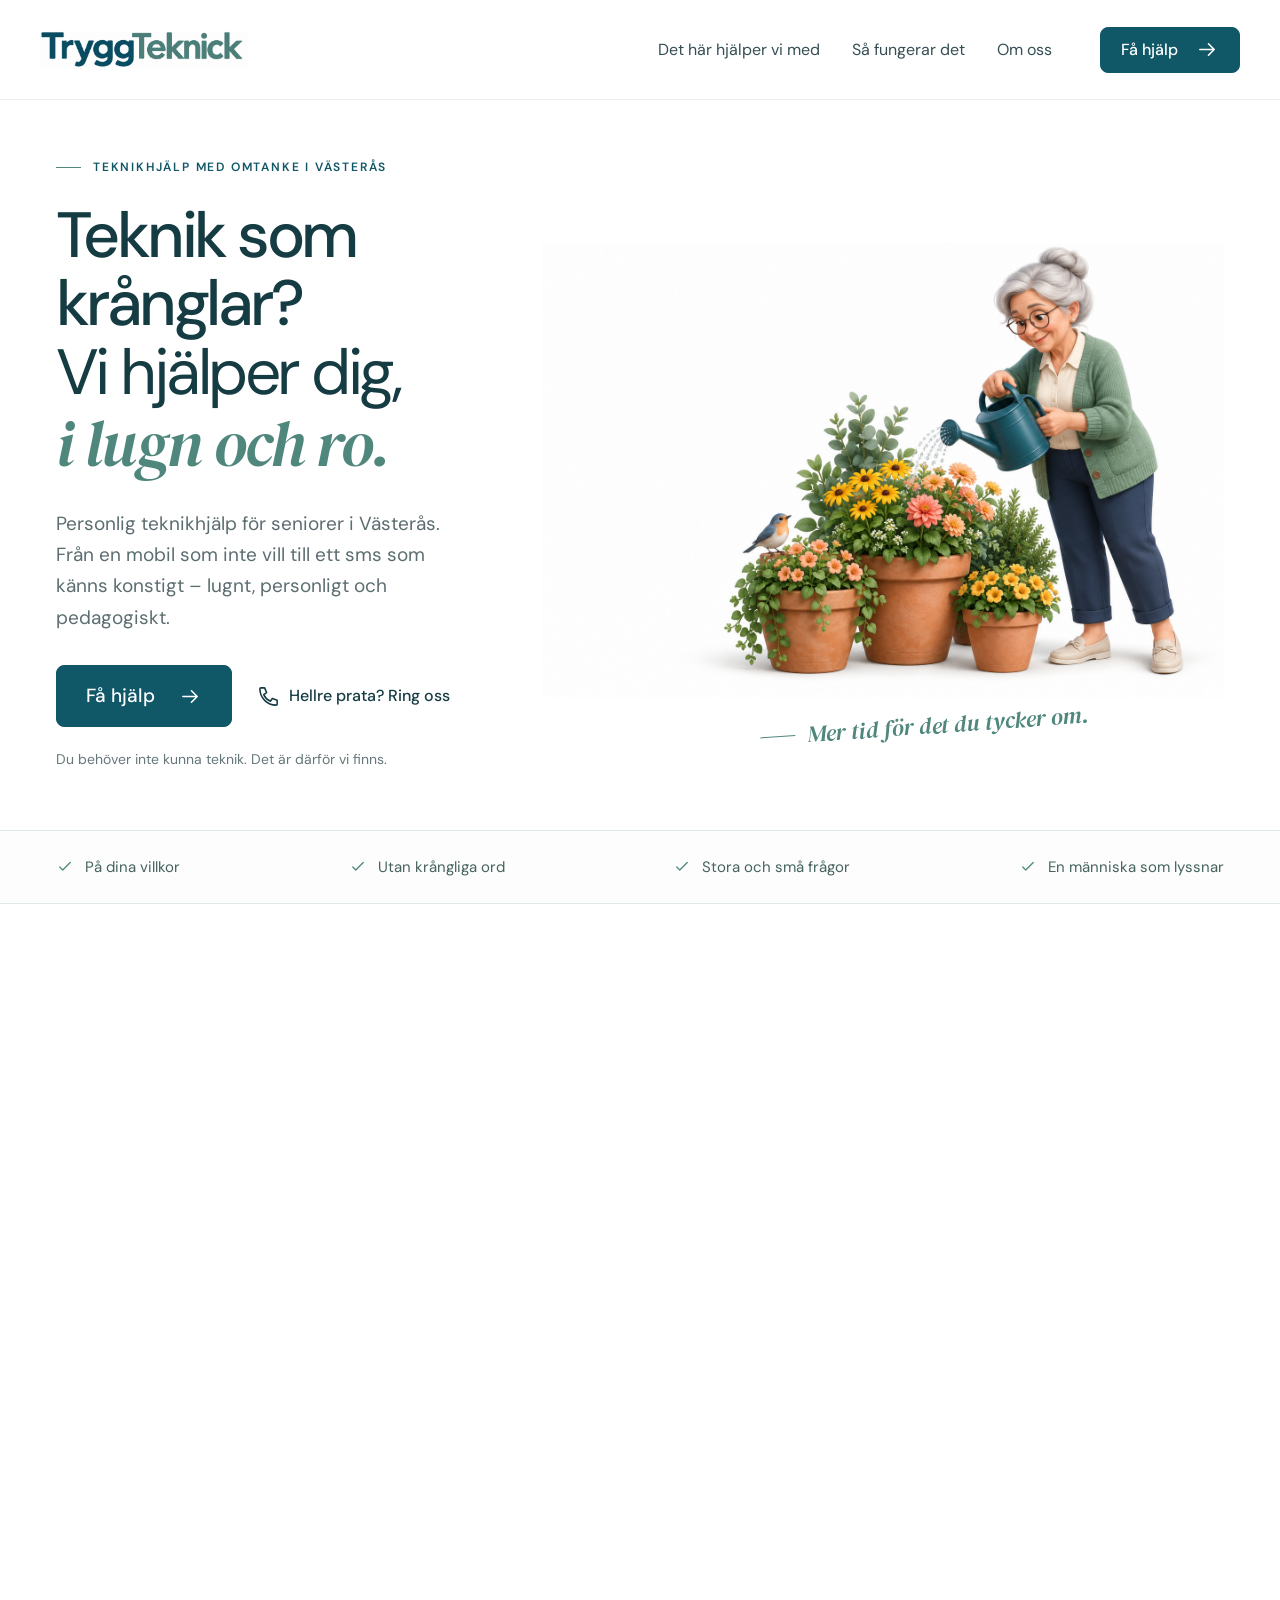
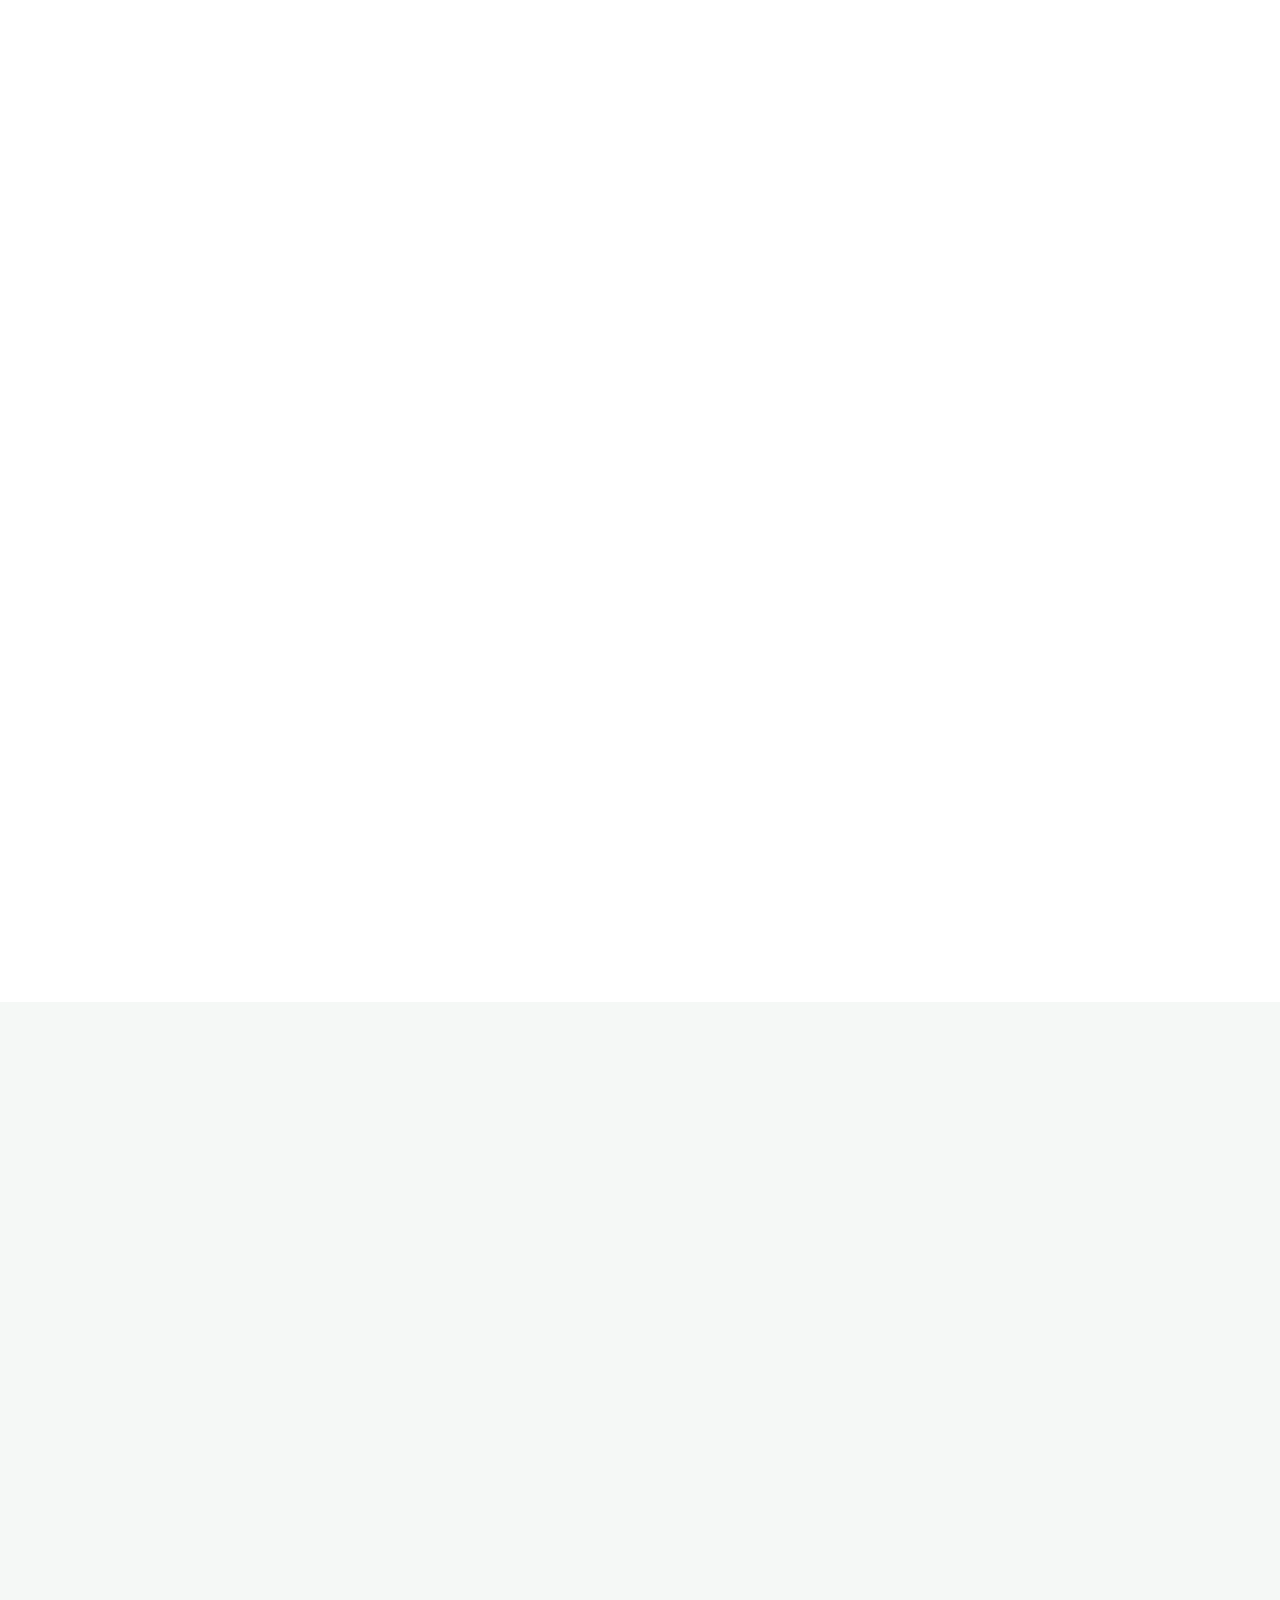
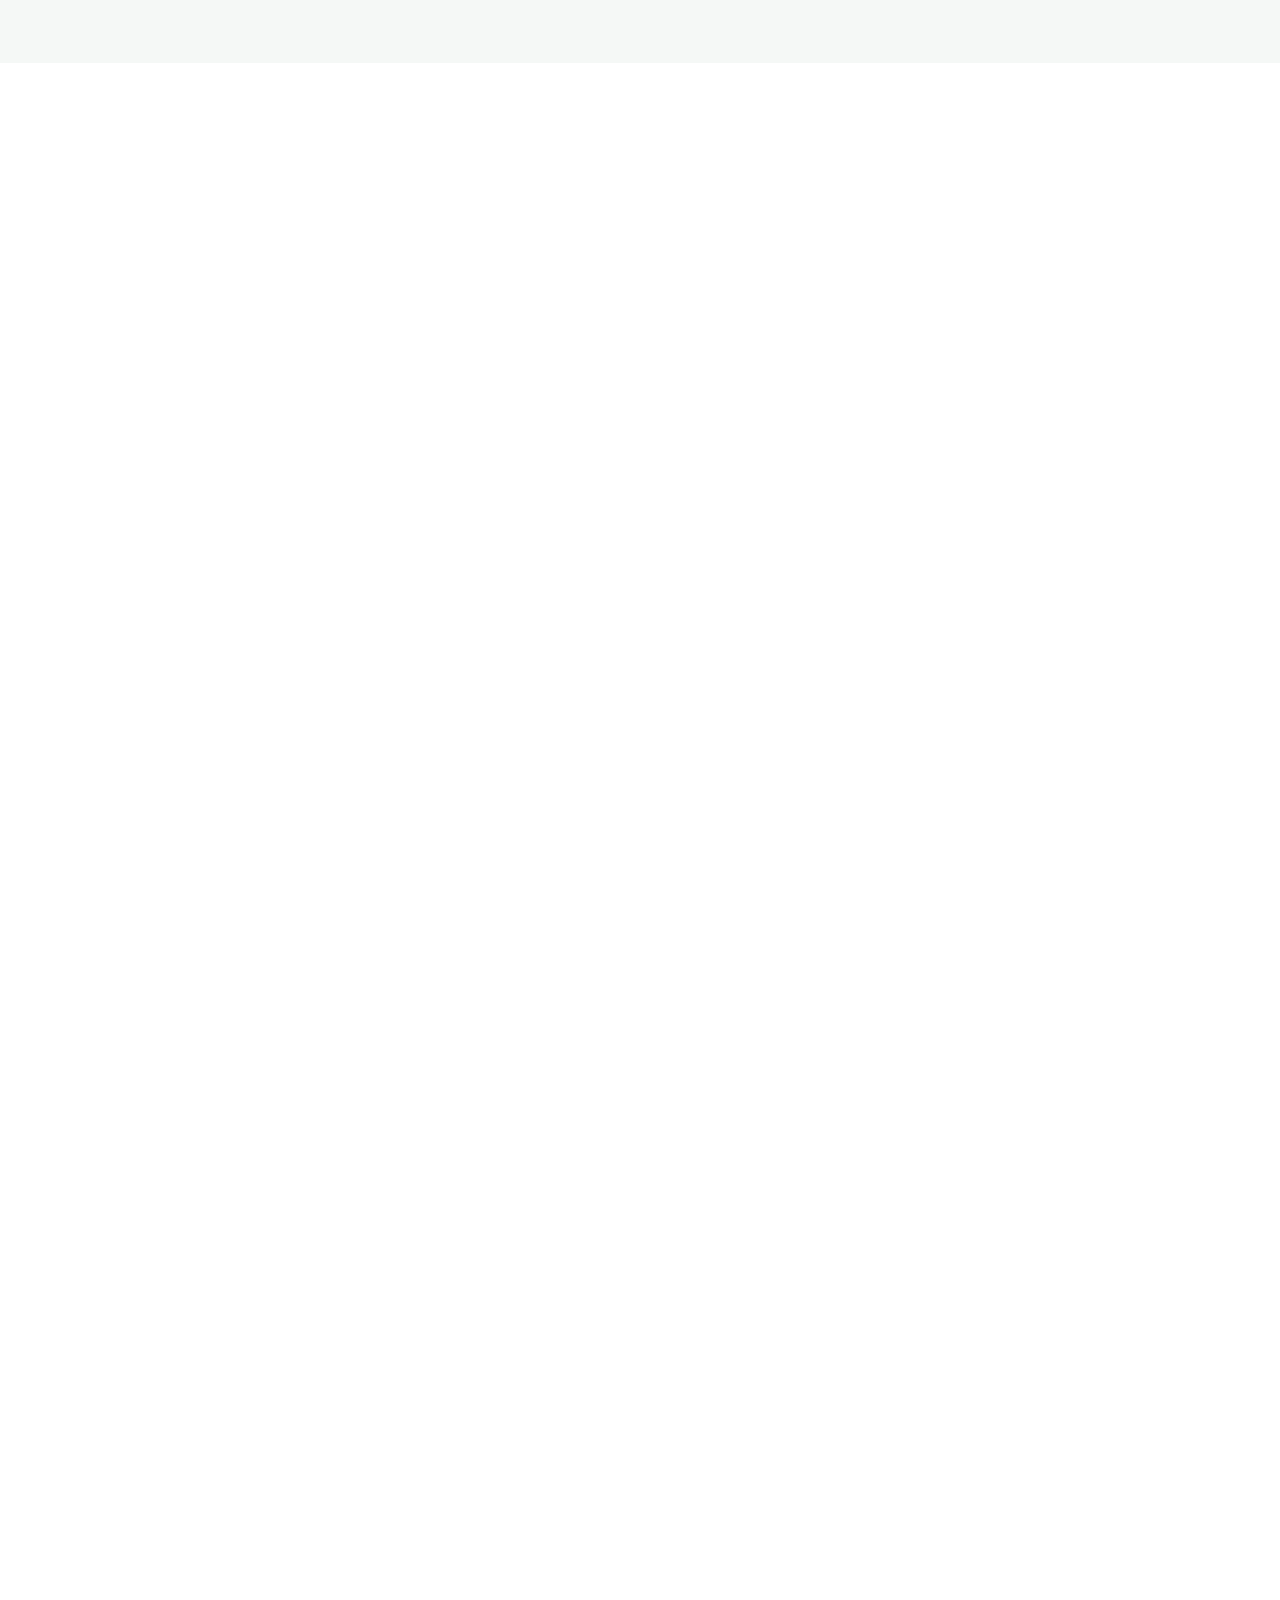
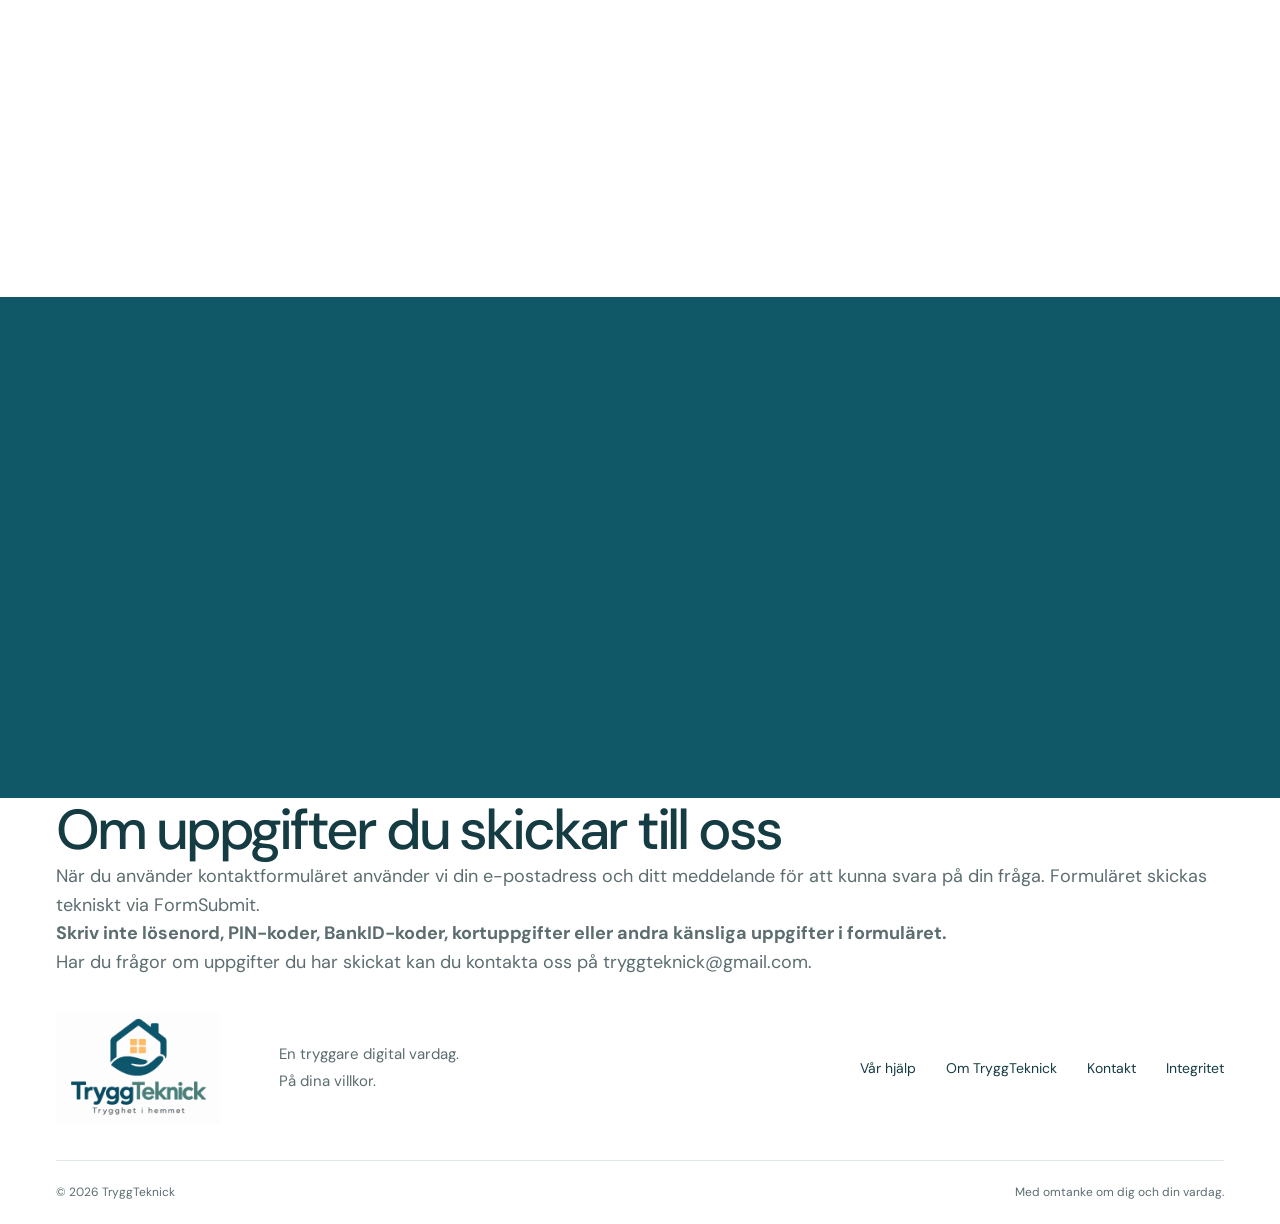
==== commit bba1b5a0: "Improve site safety, SEO and accessibility" ====
--- a/index.html
+++ b/index.html
@@ -2,11 +2,21 @@
 <html lang="sv">
 <head>
 <meta charset="utf-8"><meta name="viewport" content="width=device-width,initial-scale=1">
-<title>TryggTeknick — Teknikhjälp i lugn och ro</title>
-<meta name="description" content="Hjälp med mobilen, datorn och en tryggare digital vardag. TryggTeknick gör tekniken lite enklare, på dina villkor.">
+<title>TryggTeknick – teknikhjälp för seniorer i Västerås</title>
+<meta name="description" content="Trygg och personlig teknikhjälp för seniorer i Västerås. Hjälp med mobil, dator, surfplatta, Wi-Fi, digitala tjänster och digital trygghet – lugnt och pedagogiskt.">
+<meta name="robots" content="index,follow">
 <meta name="theme-color" content="#105767">
+<meta name="referrer" content="strict-origin-when-cross-origin">
+<link rel="canonical" href="https://tryggteknick.se/">
+<meta property="og:type" content="website">
+<meta property="og:locale" content="sv_SE">
+<meta property="og:title" content="TryggTeknick – teknikhjälp för seniorer i Västerås">
+<meta property="og:description" content="Trygg och personlig teknikhjälp för seniorer i Västerås – lugnt, personligt och pedagogiskt.">
+<meta property="og:url" content="https://tryggteknick.se/">
+<meta name="twitter:card" content="summary">
+<meta http-equiv="Content-Security-Policy" content="default-src 'self'; img-src 'self' data:; style-src 'self'; font-src 'self'; script-src 'self'; connect-src https://formsubmit.co; form-action https://formsubmit.co; base-uri 'self'; object-src 'none'">
 <link rel="icon" href="data:image/svg+xml,%3Csvg xmlns='http://www.w3.org/2000/svg' viewBox='0 0 32 32'%3E%3Crect width='32' height='32' rx='8' fill='%23105767'/%3E%3Cpath d='M7 15L16 7l9 8v10H7Z' fill='none' stroke='white' stroke-width='2.5' stroke-linejoin='round'/%3E%3Cpath d='M13 15h6v7h-6z' fill='%23ffc071'/%3E%3C/svg%3E">
-<link rel="stylesheet" href="./assets/fonts.css"><link rel="stylesheet" href="./styles.css">
+<link rel="stylesheet" href="./assets/fonts.css"><link rel="stylesheet" href="./styles.css"><link rel="stylesheet" href="./site-fixes.css">
 <script src="./app.js" defer></script>
 </head>
 <body>
@@ -35,14 +45,14 @@
 <main id="main">
  <section class="hero container" aria-labelledby="hero-heading">
   <div class="hero-copy">
-   <p class="eyebrow"><span class="eyebrow-line"></span> TEKNIKHJÄLP MED OMTANKE</p>
+   <p class="eyebrow"><span class="eyebrow-line"></span> TEKNIKHJÄLP MED OMTANKE I VÄSTERÅS</p>
    <h1 id="hero-heading">Teknik som<br>krånglar?<br><span class="hero-answer">Vi hjälper dig,</span><br><em>i lugn och ro.</em></h1>
-   <p class="hero-description">Från en mobil som inte vill till ett sms som känns konstigt. Vi gör din digitala vardag lite enklare och mycket tryggare.</p>
+   <p class="hero-description">Personlig teknikhjälp för seniorer i Västerås. Från en mobil som inte vill till ett sms som känns konstigt – lugnt, personligt och pedagogiskt.</p>
    <div class="hero-actions"><a class="button button-large" href="#kontakt">Få hjälp <svg class="icon"><use href="#arrow"/></svg></a><a class="text-button" href="tel:+46720470375"><svg class="icon"><use href="#phone"/></svg> Hellre prata? Ring oss</a></div>
    <p class="hero-note">Du behöver inte kunna teknik. Det är därför vi finns.</p>
   </div>
   <div class="hero-visual">
-   <div class="garden-scene"><img class="garden-art" src="./assets/garden.png" alt="En glad mormor vattnar blommor i sin trädgård, med en liten fågel som sällskap." width="1536" height="1024" fetchpriority="high"><span class="butterfly butterfly-one" aria-hidden="true"><img src="./assets/butterfly.png" alt="" width="1536" height="1024"></span><span class="butterfly butterfly-two" aria-hidden="true"><img src="./assets/butterfly.png" alt="" width="1536" height="1024"></span></div>
+   <div class="garden-scene"><img class="garden-art" src="./assets/garden.png" alt="En glad mormor vattnar blommor i sin trädgård, med en liten fågel som sällskap." width="1536" height="1024" fetchpriority="high"></div>
    <div class="scene-caption"><span class="caption-stroke"></span> Mer tid för det du tycker om.</div>
   </div>
  </section>
@@ -51,8 +61,18 @@
   <div class="section-heading reveal"><div><p class="eyebrow">EN LITE ENKLARE VARDAG</p><h2>Vad kan vi<br>hjälpa dig <em>med?</em></h2></div><p>Inget problem är för litet.<br>Och du behöver inte veta vad det heter.</p></div>
   <div class="service-grid">
    <article class="service-card reveal"><svg class="service-icon"><use href="#devices"/></svg><span class="service-number">01</span><h3>Tekniken hemma</h3><p>Mobilen, datorn, surfplattan eller TV:n. Vi hjälper dig med det som inte fungerar som du vill.</p><ul><li>Komma igång med en ny enhet</li><li>Inställningar, installation och internet</li><li>Få vardagstekniken att fungera</li></ul><button class="service-link" data-help="Tekniken hemma">Det här vill jag ha hjälp med <svg class="icon"><use href="#arrow"/></svg></button></article>
-   <article class="service-card reveal"><svg class="service-icon"><use href="#message"/></svg><span class="service-number">02</span><h3>Det digitala vardagslivet</h3><p>En ny app eller en digital tjänst? Vi förklarar steg för steg, i en takt som passar dig.</p><ul><li>Förstå appar och digitala tjänster</li><li>Hjälp att använda BankID</li><li>Våga prova något nytt</li></ul><button class="service-link" data-help="Appar och digitala tjänster">Det här vill jag ha hjälp med <svg class="icon"><use href="#arrow"/></svg></button></article>
+   <article class="service-card reveal"><svg class="service-icon"><use href="#message"/></svg><span class="service-number">02</span><h3>Det digitala vardagslivet</h3><p>En ny app eller en digital tjänst? Vi förklarar steg för steg, i en takt som passar dig.</p><ul><li>Förstå appar och digitala tjänster</li><li>Vägledning kring BankID – du gör alltid koder och godkännanden själv</li><li>Våga prova något nytt</li></ul><button class="service-link" data-help="Appar och digitala tjänster">Det här vill jag ha hjälp med <svg class="icon"><use href="#arrow"/></svg></button></article>
    <article class="service-card service-card-warm reveal"><svg class="service-icon"><use href="#shield"/></svg><span class="service-number">03</span><h3>Tryggare på nätet</h3><p>Ett oväntat sms, mejl eller samtal kan väcka frågor. Vi hjälper dig att förstå vad du ska vara uppmärksam på.</p><ul><li>Prata om misstänkta meddelanden</li><li>Lära känna vanliga varningssignaler</li><li>Bli säkrare i din digitala vardag</li></ul><button class="service-link" data-help="Digital trygghet">Det här vill jag ha hjälp med <svg class="icon"><use href="#arrow"/></svg></button></article>
+  </div>
+ </section>
+ <section id="sakerhet" class="security-section section" aria-labelledby="security-heading">
+  <div class="container security-layout reveal">
+   <div><p class="eyebrow">DIN SÄKERHET KOMMER FÖRST</p><h2 id="security-heading">Vi hjälper dig.<br><em>Du behåller kontrollen.</em></h2></div>
+   <div class="security-points">
+    <p><strong>Vi ber aldrig om dina lösenord, PIN-koder eller BankID-koder.</strong></p>
+    <p>Du skriver själv in känsliga uppgifter och gör alltid BankID-godkännanden själv.</p>
+    <p>Är något oklart eller känns osäkert stannar vi upp och förklarar innan vi går vidare.</p>
+   </div>
   </div>
  </section>
  <section class="breathing-space container reveal" aria-label="Vårt sätt att hjälpa"><p>Du ska få tid att leva.<br><span>Inte behöva bråka med tekniken.</span></p><div class="tiny-divider"></div></section>
@@ -63,32 +83,42 @@
  </section>
  <section id="om-oss" class="about-section section container">
   <div class="about-visual reveal"><img src="./assets/coffee.png" width="1024" height="1024" loading="lazy" alt="Mormor sitter bekvämt med sin telefon och en kopp kaffe."></div>
-  <div class="about-copy reveal"><p class="eyebrow">MÄNNISKAN FÖRST. TEKNIKEN SEDAN.</p><h2>Lite mer trygghet.<br><em>Lite mindre krångel.</em></h2><p>Teknik kan göra livet enklare. Men ibland behöver man en hjälpande hand. Det betyder inte att man inte kan själv.</p><p>TryggTeknick finns för dig som vill känna dig säkrare i en digital vardag. Vi möter dig där du är, med tålamod, tydliga förklaringar och respekt för din tid.</p><p class="about-signoff">Du sköter livet. Vi hjälper till med tekniken.</p></div>
+  <div class="about-copy reveal"><p class="eyebrow">MÄNNISKAN FÖRST. TEKNIKEN SEDAN.</p><h2>Lite mer trygghet.<br><em>Lite mindre krångel.</em></h2><p>Teknik kan göra livet enklare. Men ibland behöver man en hjälpande hand. Det betyder inte att man inte kan själv.</p><p>TryggTeknick hjälper seniorer i Västerås som vill känna sig säkrare i en digital vardag. Vi möter dig där du är, med tålamod, tydliga förklaringar och respekt för din tid.</p><p class="about-signoff">Du sköter livet. Vi hjälper till med tekniken.</p></div>
  </section>
  <section class="questions section container" aria-labelledby="faq-heading"><div class="questions-intro reveal"><p class="eyebrow">BRA ATT VETA</p><h2 id="faq-heading">Kanske undrar <em>du...</em></h2><p>Här är svar på några vanliga frågor.</p></div><div class="faq-list reveal">
   <details><summary>Måste jag kunna något om teknik?<svg class="icon"><use href="#chevron"/></svg></summary><p>Nej. Beskriv vad som händer, precis som du skulle berätta det för en vän. Vi hjälper dig att reda ut resten och förklarar utan krångliga ord.</p></details>
   <details><summary>Kan jag kontakta er för en liten fråga?<svg class="icon"><use href="#chevron"/></svg></summary><p>Ja. Frågor om inställningar, en app eller ett meddelande är också välkomna. Du behöver inte ha ett stort teknikproblem för att be om hjälp.</p></details>
   <details><summary>Kan jag ordna hjälp åt en anhörig?<svg class="icon"><use href="#chevron"/></svg></summary><p>Ja. Berätta vad din anhöriga behöver hjälp med, så pratar vi om ett upplägg tillsammans med personen som ska få hjälpen.</p></details>
+  <details><summary>Hur arbetar ni med BankID och känsliga uppgifter?<svg class="icon"><use href="#chevron"/></svg></summary><p>Vi ber aldrig om lösenord, PIN-koder eller BankID-koder. Du skriver själv in känsliga uppgifter och gör själv alla BankID-godkännanden.</p></details>
   <details><summary>Vad kostar hjälpen?<svg class="icon"><use href="#chevron"/></svg></summary><p>Det beror på vad du behöver hjälp med. Vi går igenom upplägg och pris med dig innan du bestämmer dig. En prislista är ännu inte publicerad.</p></details>
   <details><summary>Hur kontaktar jag er?<svg class="icon"><use href="#chevron"/></svg></summary><p>Använd formuläret under Kontakt för att skicka din fråga till tryggteknick@gmail.com. Ange din e-postadress så att vi kan svara. Du kan också ringa oss på <a href="tel:+46720470375">072 047 03 75</a>.</p></details>
  </div></section>
- <section id="kontakt" class="contact-section"><div class="container contact-layout"><div class="contact-copy reveal"><p class="eyebrow">EN HJÄLPANDE HAND FINNS NÄRA</p><h2>Ska vi göra<br>det lite <em>enklare?</em></h2><p>Börja med att berätta vad du funderar på.<br>Du behöver inte ha alla svar.</p><p class="availability">Du kan kontakta oss via formuläret eller ringa oss.</p></div><div class="contact-options reveal">
+ <section id="kontakt" class="contact-section"><div class="container contact-layout"><div class="contact-copy reveal"><p class="eyebrow">EN HJÄLPANDE HAND FINNS NÄRA</p><h2>Ska vi göra<br>det lite <em>enklare?</em></h2><p>Börja med att berätta vad du funderar på.<br>Du behöver inte ha alla svar.</p><p class="availability">Vi hjälper i första hand seniorer i Västerås. Kontakta oss via formuläret, mejl eller telefon.</p></div><div class="contact-options reveal">
   <article id="ring-oss" class="contact-option"><div class="contact-icon"><svg class="icon"><use href="#phone"/></svg></div><div><h3>Prata med oss</h3><p>För dig som hellre vill ringa.</p><a class="contact-link" href="tel:+46720470375">072 047 03 75</a></div></article>
-  <article class="contact-option"><div class="contact-icon"><svg class="icon"><use href="#message"/></svg></div><div><h3>Skriv med egna ord</h3><p>Berätta vad du vill ha hjälp med.</p><button class="contact-link" data-help="">Beskriv din fråga <svg class="icon"><use href="#arrow"/></svg></button><small>Din fråga skickas till tryggteknick@gmail.com.</small></div></article>
+  <article class="contact-option"><div class="contact-icon"><svg class="icon"><use href="#message"/></svg></div><div><h3>Skriv med egna ord</h3><p>Berätta vad du vill ha hjälp med.</p><button class="contact-link" data-help="">Beskriv din fråga <svg class="icon"><use href="#arrow"/></svg></button><small>Du kan också mejla tryggteknick@gmail.com direkt.</small></div></article>
  </div></div></section>
+ <section id="integritet" class="privacy-section">
+  <div class="container privacy-content">
+   <h2>Om uppgifter du skickar till oss</h2>
+   <p>När du använder kontaktformuläret använder vi din e-postadress och ditt meddelande för att kunna svara på din fråga. Formuläret skickas tekniskt via FormSubmit.</p>
+   <p><strong>Skriv inte lösenord, PIN-koder, BankID-koder, kortuppgifter eller andra känsliga uppgifter i formuläret.</strong></p>
+   <p>Har du frågor om uppgifter du har skickat kan du kontakta oss på <a href="mailto:tryggteknick@gmail.com">tryggteknick@gmail.com</a>.</p>
+  </div>
+ </section>
 </main>
-<footer><div class="container footer-main"><a href="#" aria-label="TryggTeknick, till toppen"><img class="footer-logo" src="./assets/tryggteknick-logo.png" alt="TryggTeknick – Trygghet i hemmet" width="807" height="531" loading="lazy"></a><p>En tryggare digital vardag.<br>På dina villkor.</p><nav aria-label="Sidfot"><a href="#hjalp">Vår hjälp</a><a href="#om-oss">Om TryggTeknick</a><a href="#kontakt">Kontakt</a></nav></div><div class="container footer-bottom"><span>© <span id="year">2026</span> TryggTeknick</span><span>Med omtanke om dig och din vardag.</span></div></footer>
+<footer><div class="container footer-main"><a href="#" aria-label="TryggTeknick, till toppen"><img class="footer-logo" src="./assets/tryggteknick-logo.png" alt="TryggTeknick – Trygghet i hemmet" width="807" height="531" loading="lazy"></a><p>En tryggare digital vardag.<br>På dina villkor.</p><nav aria-label="Sidfot"><a href="#hjalp">Vår hjälp</a><a href="#om-oss">Om TryggTeknick</a><a href="#kontakt">Kontakt</a><a href="#integritet">Integritet</a></nav></div><div class="container footer-bottom"><span>© <span id="year">2026</span> TryggTeknick</span><span>Med omtanke om dig och din vardag.</span></div></footer>
 <dialog id="help-dialog" aria-labelledby="dialog-title"><div class="dialog-content">
 <button class="dialog-close" type="button" aria-label="Stäng"><svg class="icon"><use href="#close"/></svg></button>
 <p class="eyebrow">VI BÖRJAR HÄR</p><h2 id="dialog-title">Vad behöver du<br><em>hjälp med?</em></h2><p>Du behöver inte använda tekniska ord.</p>
 <form id="help-form" action="https://formsubmit.co/tryggteknick@gmail.com" method="POST" accept-charset="UTF-8">
 <input type="hidden" name="_subject" value="Ny fråga från TryggTeknicks hemsida">
 <input type="hidden" name="_template" value="table">
-<input type="text" name="_honey" tabindex="-1" autocomplete="off" style="display:none" aria-hidden="true">
+<input class="hp-field" type="text" name="_honey" tabindex="-1" autocomplete="off" aria-hidden="true">
 <label for="help-category">Vad handlar din fråga om?</label>
 <select id="help-category" name="category"><option value="">Jag är inte riktigt säker</option><option>Tekniken hemma</option><option>Appar och digitala tjänster</option><option>Digital trygghet</option><option>Något annat</option></select>
 <label for="help-email">Din e-postadress</label><input id="help-email" type="email" name="email" autocomplete="email" maxlength="254" required aria-describedby="email-hint"><p id="email-hint" class="field-hint">Så att vi kan svara på din fråga.</p>
 <label for="help-description">Berätta med egna ord</label><textarea id="help-description" name="message" rows="4" minlength="5" maxlength="1500" required placeholder="Till exempel: Jag har en ny mobil och vill ha hjälp att komma igång."></textarea>
+<p class="form-safety">Skriv inte lösenord, PIN-koder, BankID-koder, kortuppgifter eller andra känsliga uppgifter.</p>
 <button class="button form-submit" type="submit">Skicka fråga <svg class="icon"><use href="#arrow"/></svg></button>
 <p id="help-status" class="field-hint" role="status" aria-live="polite"></p>
 </form></div></dialog>
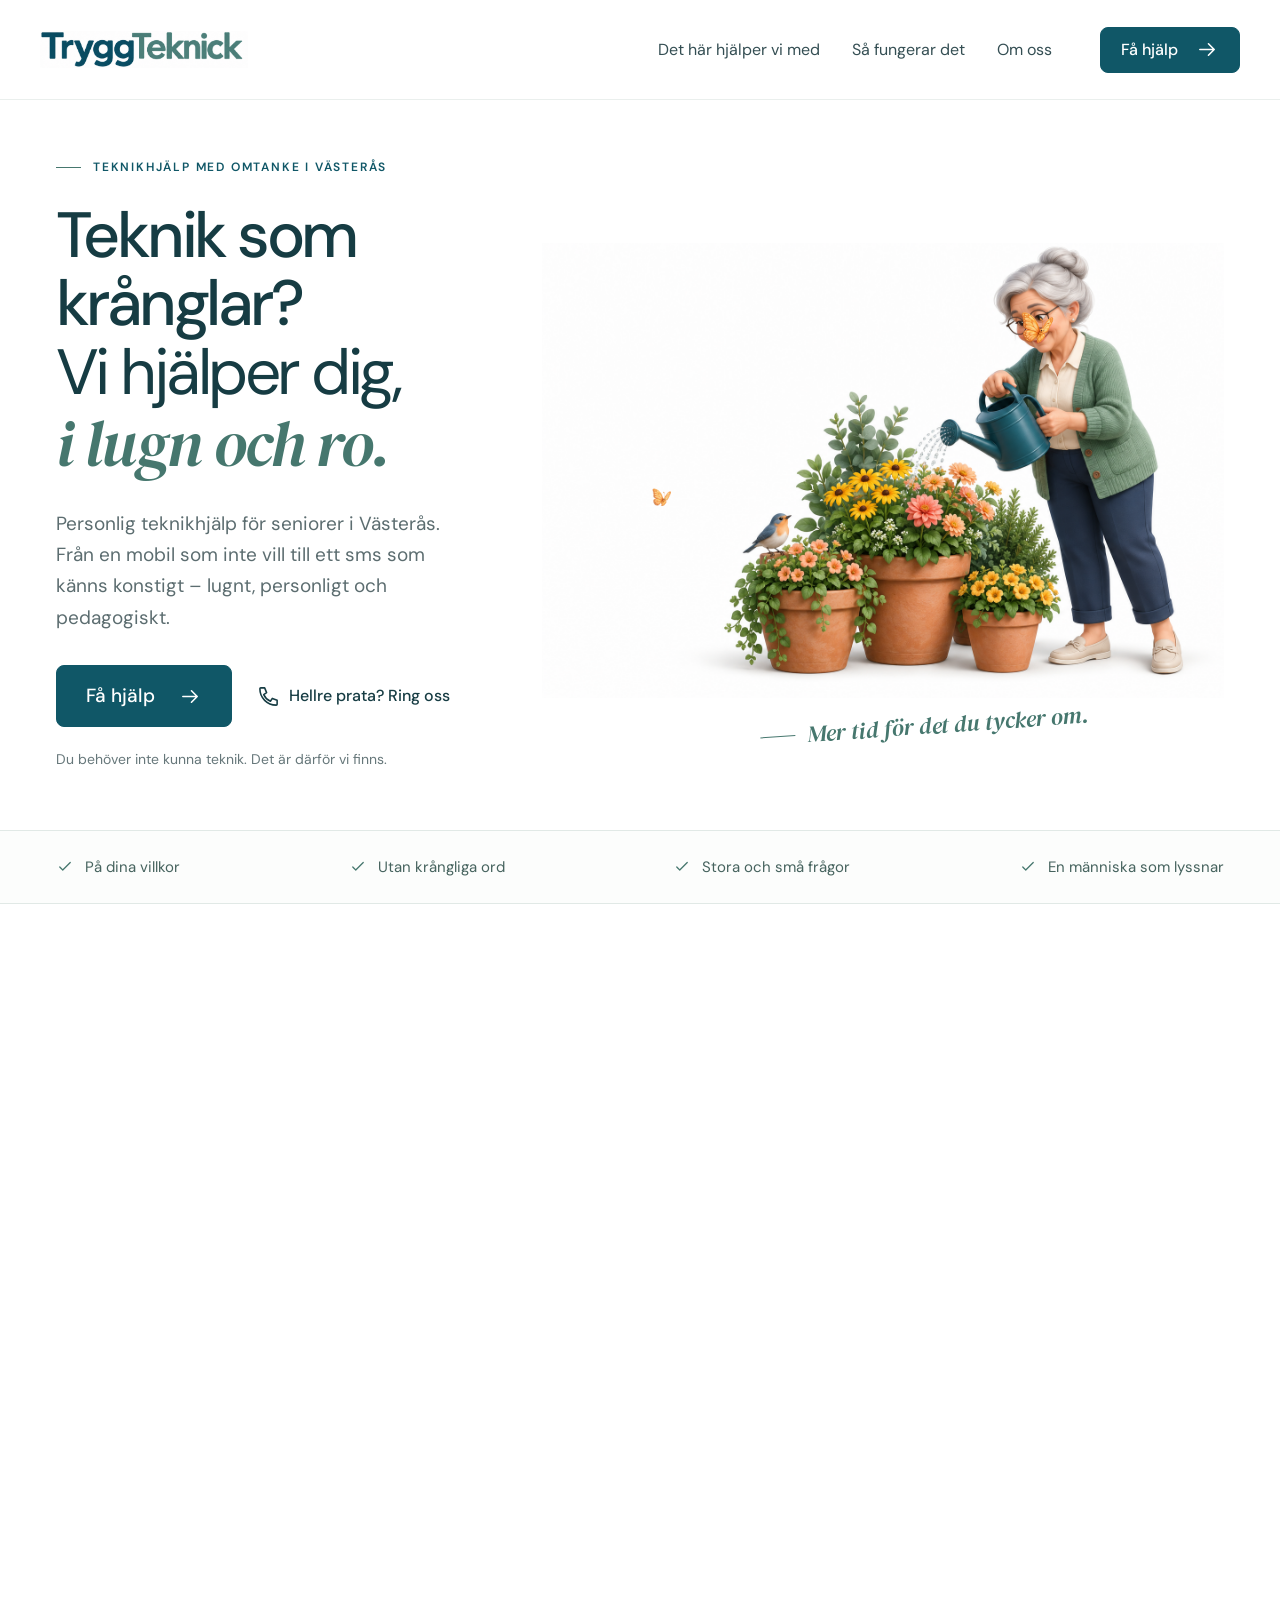
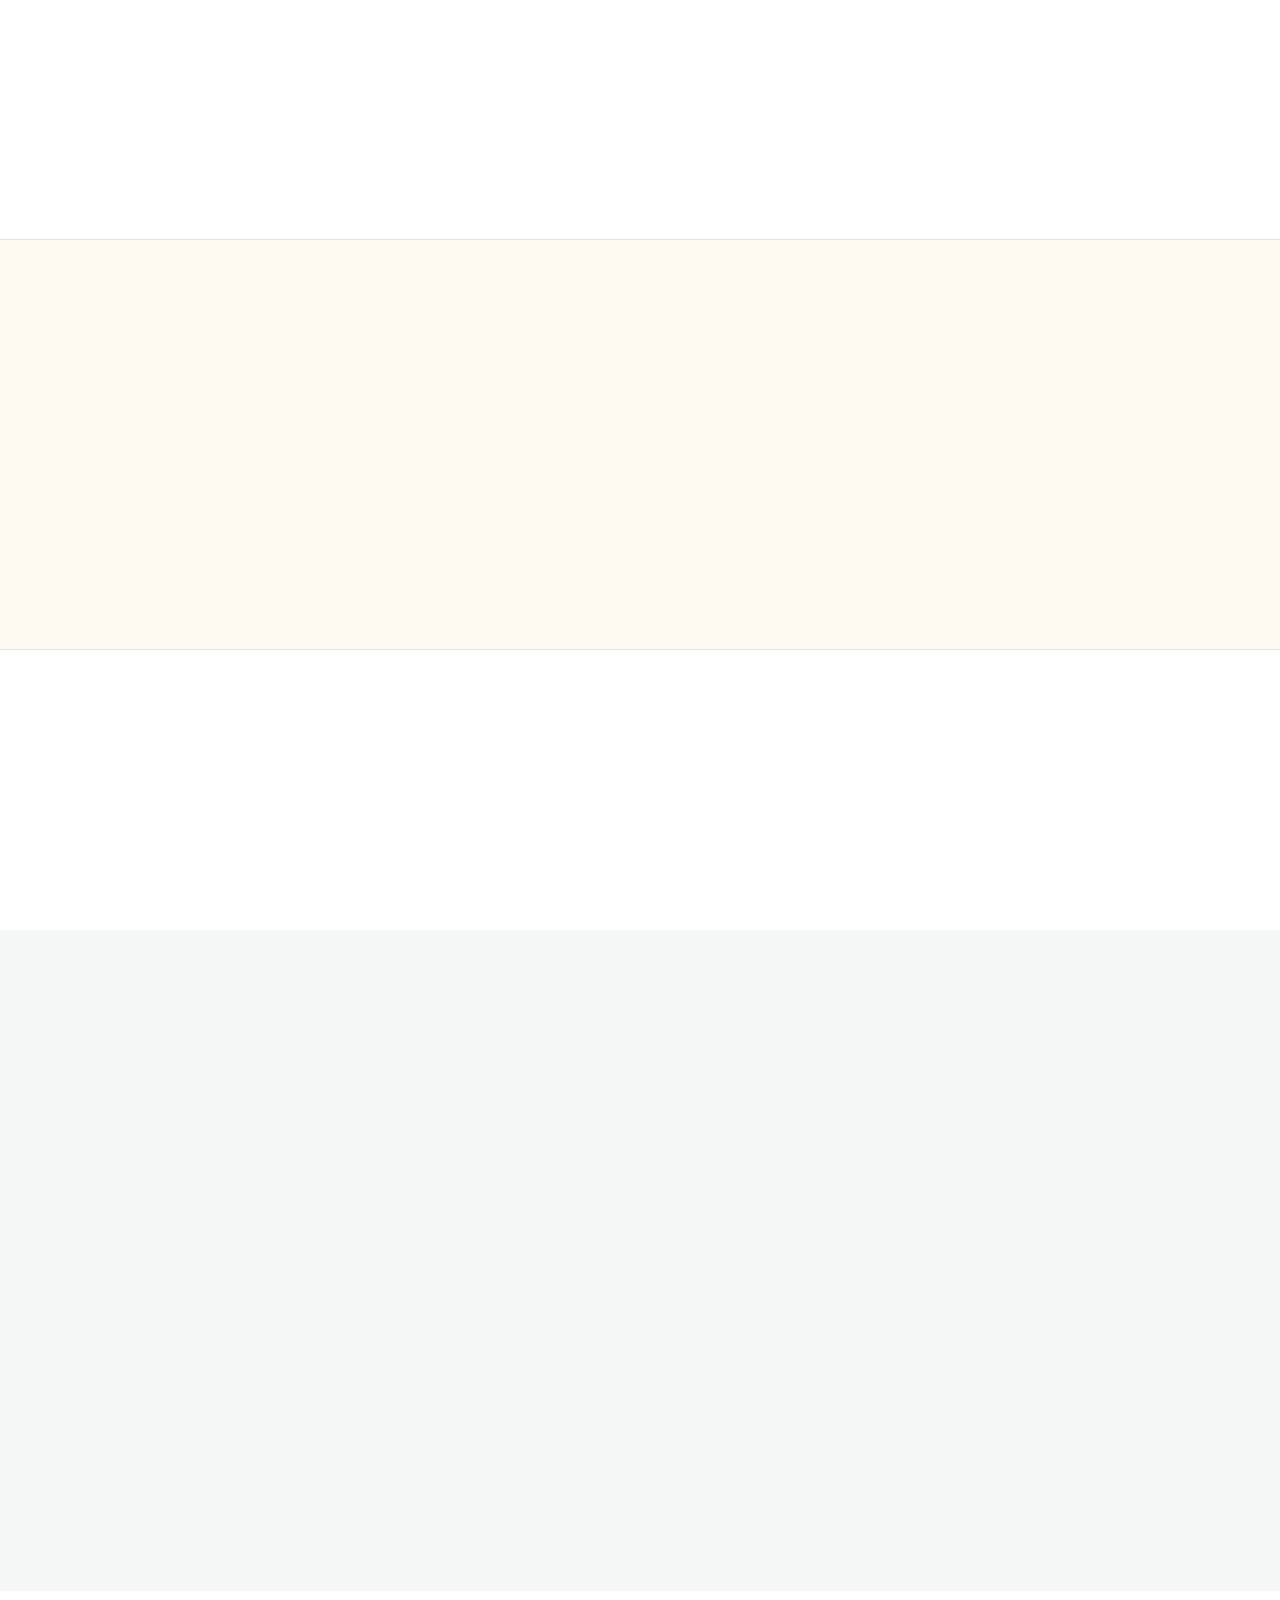
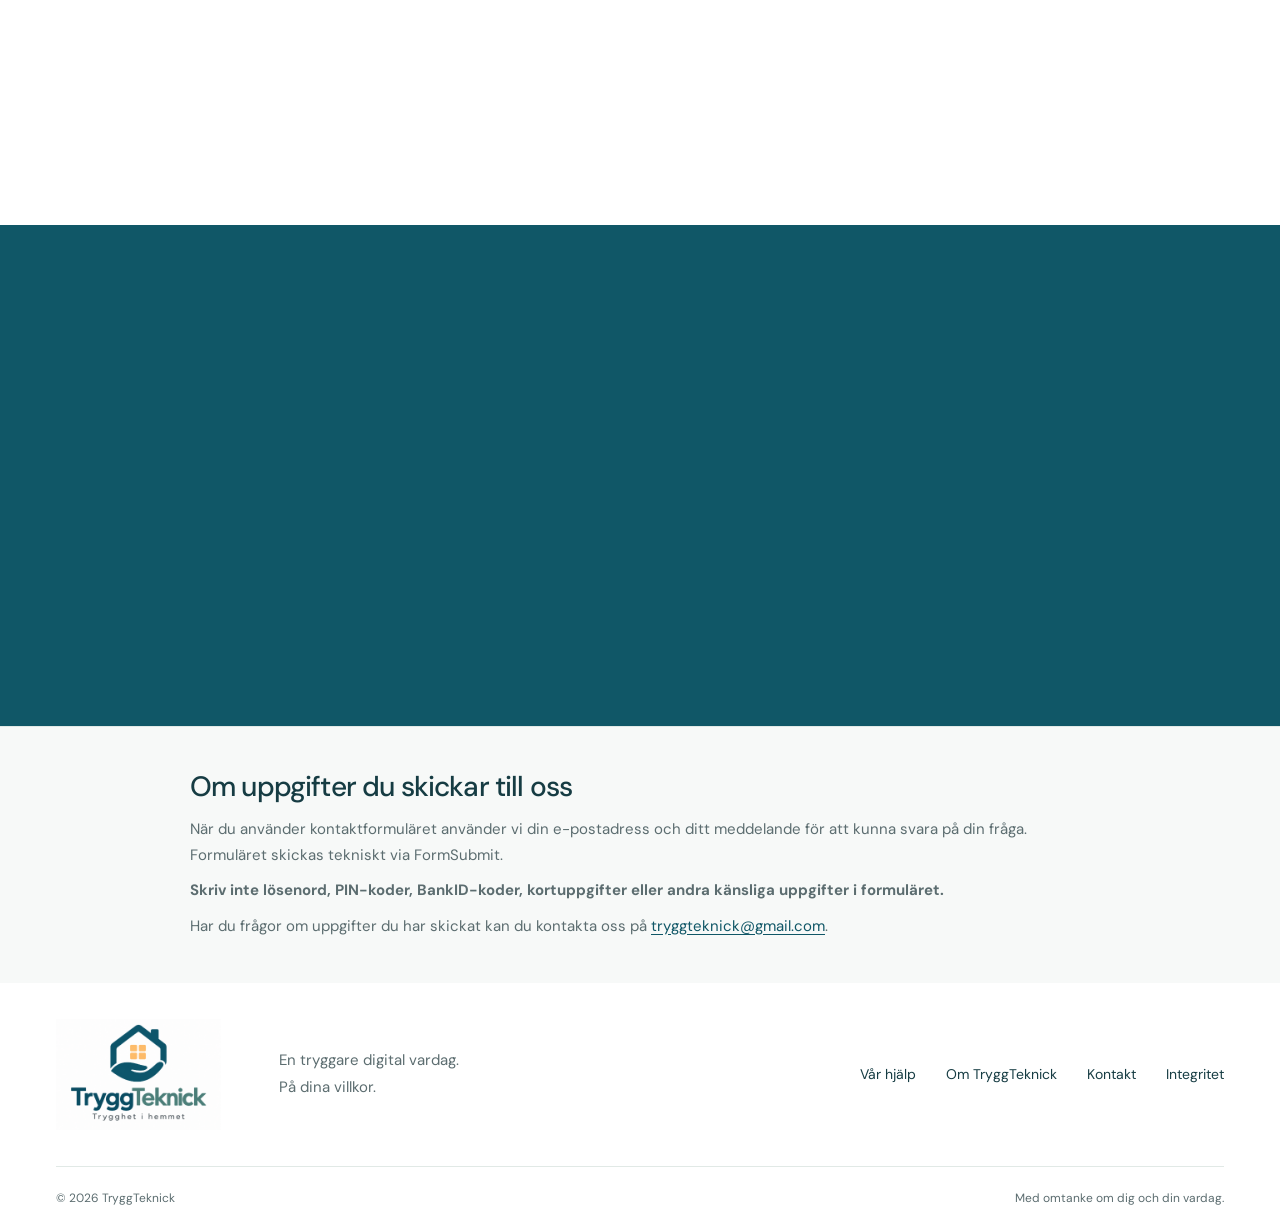
==== commit 9d3f2ce0: "Add files via upload" ====
--- a/index.html
+++ b/index.html
@@ -1,126 +1,126 @@
-<!doctype html>
-<html lang="sv">
-<head>
-<meta charset="utf-8"><meta name="viewport" content="width=device-width,initial-scale=1">
-<title>TryggTeknick – teknikhjälp för seniorer i Västerås</title>
-<meta name="description" content="Trygg och personlig teknikhjälp för seniorer i Västerås. Hjälp med mobil, dator, surfplatta, Wi-Fi, digitala tjänster och digital trygghet – lugnt och pedagogiskt.">
-<meta name="robots" content="index,follow">
-<meta name="theme-color" content="#105767">
-<meta name="referrer" content="strict-origin-when-cross-origin">
-<link rel="canonical" href="https://tryggteknick.se/">
-<meta property="og:type" content="website">
-<meta property="og:locale" content="sv_SE">
-<meta property="og:title" content="TryggTeknick – teknikhjälp för seniorer i Västerås">
-<meta property="og:description" content="Trygg och personlig teknikhjälp för seniorer i Västerås – lugnt, personligt och pedagogiskt.">
-<meta property="og:url" content="https://tryggteknick.se/">
-<meta name="twitter:card" content="summary">
-<meta http-equiv="Content-Security-Policy" content="default-src 'self'; img-src 'self' data:; style-src 'self'; font-src 'self'; script-src 'self'; connect-src https://formsubmit.co; form-action https://formsubmit.co; base-uri 'self'; object-src 'none'">
-<link rel="icon" href="data:image/svg+xml,%3Csvg xmlns='http://www.w3.org/2000/svg' viewBox='0 0 32 32'%3E%3Crect width='32' height='32' rx='8' fill='%23105767'/%3E%3Cpath d='M7 15L16 7l9 8v10H7Z' fill='none' stroke='white' stroke-width='2.5' stroke-linejoin='round'/%3E%3Cpath d='M13 15h6v7h-6z' fill='%23ffc071'/%3E%3C/svg%3E">
-<link rel="stylesheet" href="./assets/fonts.css"><link rel="stylesheet" href="./styles.css"><link rel="stylesheet" href="./site-fixes.css">
-<script src="./app.js" defer></script>
-</head>
-<body>
-<a class="skip-link" href="#main">Hoppa till innehållet</a>
-<svg class="icon-definitions" xmlns="http://www.w3.org/2000/svg" aria-hidden="true"><defs>
-<symbol id="arrow" viewBox="0 0 24 24"><path d="M4 12h15m-6-6 6 6-6 6"/></symbol>
-<symbol id="phone" viewBox="0 0 24 24"><path d="M8 3H4a1 1 0 0 0-1 1c0 9.4 7.6 17 17 17a1 1 0 0 0 1-1v-4l-5-2-2 3a14 14 0 0 1-7-7l3-2Z"/></symbol>
-<symbol id="check" viewBox="0 0 24 24"><path d="m5 12 4 4L19 6"/></symbol>
-<symbol id="devices" viewBox="0 0 48 48"><rect x="6" y="8" width="29" height="23" rx="3"/><path d="M14 39h16m-8-8v8"/><rect x="30" y="21" width="13" height="22" rx="3"/><path d="M35 37h3"/></symbol>
-<symbol id="shield" viewBox="0 0 48 48"><path d="M24 5 8 12v11c0 10 16 19 16 19s16-9 16-19V12Z"/><path d="m16 23 6 6 11-12"/></symbol>
-<symbol id="message" viewBox="0 0 48 48"><path d="M10 7h28a5 5 0 0 1 5 5v20a5 5 0 0 1-5 5H21L10 44v-7a5 5 0 0 1-5-5V12a5 5 0 0 1 5-5Z"/><path d="M14 18h20M14 26h13"/></symbol>
-<symbol id="chevron" viewBox="0 0 24 24"><path d="m6 9 6 6 6-6"/></symbol>
-<symbol id="close" viewBox="0 0 24 24"><path d="m6 6 12 12M6 18 18 6"/></symbol>
-<symbol id="pause" viewBox="0 0 24 24"><path d="M9 5v14M15 5v14"/></symbol>
-<symbol id="play" viewBox="0 0 24 24"><path d="m8 5 11 7-11 7Z"/></symbol>
-</defs></svg>
-<header class="site-header">
- <div class="nav-wrap">
-  <a class="brand" href="#" aria-label="TryggTeknick, till startsidan"><span class="brand-wordmark"><img src="./assets/tryggteknick-logo.png" alt="TryggTeknick" width="807" height="531"></span></a>
-  <nav class="desktop-nav" aria-label="Huvudmeny"><a href="#hjalp">Det här hjälper vi med</a><a href="#sa-funkar-det">Så fungerar det</a><a href="#om-oss">Om oss</a></nav>
-  <a class="button nav-cta" href="#kontakt">Få hjälp <svg class="icon"><use href="#arrow"/></svg></a>
-  <button class="menu-toggle" aria-expanded="false" aria-controls="mobile-menu" aria-label="Öppna meny"><span></span><span></span></button>
- </div>
- <nav id="mobile-menu" class="mobile-menu" aria-label="Mobilmeny" hidden><a href="#hjalp">Det här hjälper vi med</a><a href="#sa-funkar-det">Så fungerar det</a><a href="#om-oss">Om oss</a><a href="#kontakt">Kontakta oss</a></nav>
-</header>
-<main id="main">
- <section class="hero container" aria-labelledby="hero-heading">
-  <div class="hero-copy">
-   <p class="eyebrow"><span class="eyebrow-line"></span> TEKNIKHJÄLP MED OMTANKE I VÄSTERÅS</p>
-   <h1 id="hero-heading">Teknik som<br>krånglar?<br><span class="hero-answer">Vi hjälper dig,</span><br><em>i lugn och ro.</em></h1>
-   <p class="hero-description">Personlig teknikhjälp för seniorer i Västerås. Från en mobil som inte vill till ett sms som känns konstigt – lugnt, personligt och pedagogiskt.</p>
-   <div class="hero-actions"><a class="button button-large" href="#kontakt">Få hjälp <svg class="icon"><use href="#arrow"/></svg></a><a class="text-button" href="tel:+46720470375"><svg class="icon"><use href="#phone"/></svg> Hellre prata? Ring oss</a></div>
-   <p class="hero-note">Du behöver inte kunna teknik. Det är därför vi finns.</p>
-  </div>
-  <div class="hero-visual">
-   <div class="garden-scene"><img class="garden-art" src="./assets/garden.png" alt="En glad mormor vattnar blommor i sin trädgård, med en liten fågel som sällskap." width="1536" height="1024" fetchpriority="high"></div>
-   <div class="scene-caption"><span class="caption-stroke"></span> Mer tid för det du tycker om.</div>
-  </div>
- </section>
- <div class="reassurance-strip"><div class="container reassurance-content"><span><svg class="icon"><use href="#check"/></svg> På dina villkor</span><span><svg class="icon"><use href="#check"/></svg> Utan krångliga ord</span><span><svg class="icon"><use href="#check"/></svg> Stora och små frågor</span><span><svg class="icon"><use href="#check"/></svg> En människa som lyssnar</span></div></div>
- <section id="hjalp" class="services section container">
-  <div class="section-heading reveal"><div><p class="eyebrow">EN LITE ENKLARE VARDAG</p><h2>Vad kan vi<br>hjälpa dig <em>med?</em></h2></div><p>Inget problem är för litet.<br>Och du behöver inte veta vad det heter.</p></div>
-  <div class="service-grid">
-   <article class="service-card reveal"><svg class="service-icon"><use href="#devices"/></svg><span class="service-number">01</span><h3>Tekniken hemma</h3><p>Mobilen, datorn, surfplattan eller TV:n. Vi hjälper dig med det som inte fungerar som du vill.</p><ul><li>Komma igång med en ny enhet</li><li>Inställningar, installation och internet</li><li>Få vardagstekniken att fungera</li></ul><button class="service-link" data-help="Tekniken hemma">Det här vill jag ha hjälp med <svg class="icon"><use href="#arrow"/></svg></button></article>
-   <article class="service-card reveal"><svg class="service-icon"><use href="#message"/></svg><span class="service-number">02</span><h3>Det digitala vardagslivet</h3><p>En ny app eller en digital tjänst? Vi förklarar steg för steg, i en takt som passar dig.</p><ul><li>Förstå appar och digitala tjänster</li><li>Vägledning kring BankID – du gör alltid koder och godkännanden själv</li><li>Våga prova något nytt</li></ul><button class="service-link" data-help="Appar och digitala tjänster">Det här vill jag ha hjälp med <svg class="icon"><use href="#arrow"/></svg></button></article>
-   <article class="service-card service-card-warm reveal"><svg class="service-icon"><use href="#shield"/></svg><span class="service-number">03</span><h3>Tryggare på nätet</h3><p>Ett oväntat sms, mejl eller samtal kan väcka frågor. Vi hjälper dig att förstå vad du ska vara uppmärksam på.</p><ul><li>Prata om misstänkta meddelanden</li><li>Lära känna vanliga varningssignaler</li><li>Bli säkrare i din digitala vardag</li></ul><button class="service-link" data-help="Digital trygghet">Det här vill jag ha hjälp med <svg class="icon"><use href="#arrow"/></svg></button></article>
-  </div>
- </section>
- <section id="sakerhet" class="security-section section" aria-labelledby="security-heading">
-  <div class="container security-layout reveal">
-   <div><p class="eyebrow">DIN SÄKERHET KOMMER FÖRST</p><h2 id="security-heading">Vi hjälper dig.<br><em>Du behåller kontrollen.</em></h2></div>
-   <div class="security-points">
-    <p><strong>Vi ber aldrig om dina lösenord, PIN-koder eller BankID-koder.</strong></p>
-    <p>Du skriver själv in känsliga uppgifter och gör alltid BankID-godkännanden själv.</p>
-    <p>Är något oklart eller känns osäkert stannar vi upp och förklarar innan vi går vidare.</p>
-   </div>
-  </div>
- </section>
- <section class="breathing-space container reveal" aria-label="Vårt sätt att hjälpa"><p>Du ska få tid att leva.<br><span>Inte behöva bråka med tekniken.</span></p><div class="tiny-divider"></div></section>
- <section id="sa-funkar-det" class="how-section section">
-  <div class="container how-layout"><div class="how-intro reveal"><p class="eyebrow">DET BÖRJAR MED ETT HEJ</p><h2>Vi tar det<br><em>steg för steg.</em></h2><p>Du behöver inte felsöka först, välja rätt tjänst eller skapa ett konto.</p><a class="text-link" href="#kontakt">Ta första steget <svg class="icon"><use href="#arrow"/></svg></a></div>
-   <ol class="steps"><li class="reveal"><span class="step-index">1</span><div><h3>Berätta vad som händer</h3><p>Ring eller beskriv ditt problem med dina egna ord. ”Den där saken fungerar inte” är en bra början.</p></div></li><li class="reveal"><span class="step-index">2</span><div><h3>Vi hittar rätt hjälp tillsammans</h3><p>Vi lyssnar, ställer frågor och går igenom hur vi kan hjälpa dig. Du får veta upplägg och pris innan du bestämmer dig.</p></div></li><li class="reveal"><span class="step-index">3</span><div><h3>Du får hjälp i din egen takt</h3><p>Vi förklarar så att du förstår. Och du får alltid fråga en gång till.</p></div></li></ol>
-  </div>
- </section>
- <section id="om-oss" class="about-section section container">
-  <div class="about-visual reveal"><img src="./assets/coffee.png" width="1024" height="1024" loading="lazy" alt="Mormor sitter bekvämt med sin telefon och en kopp kaffe."></div>
-  <div class="about-copy reveal"><p class="eyebrow">MÄNNISKAN FÖRST. TEKNIKEN SEDAN.</p><h2>Lite mer trygghet.<br><em>Lite mindre krångel.</em></h2><p>Teknik kan göra livet enklare. Men ibland behöver man en hjälpande hand. Det betyder inte att man inte kan själv.</p><p>TryggTeknick hjälper seniorer i Västerås som vill känna sig säkrare i en digital vardag. Vi möter dig där du är, med tålamod, tydliga förklaringar och respekt för din tid.</p><p class="about-signoff">Du sköter livet. Vi hjälper till med tekniken.</p></div>
- </section>
- <section class="questions section container" aria-labelledby="faq-heading"><div class="questions-intro reveal"><p class="eyebrow">BRA ATT VETA</p><h2 id="faq-heading">Kanske undrar <em>du...</em></h2><p>Här är svar på några vanliga frågor.</p></div><div class="faq-list reveal">
-  <details><summary>Måste jag kunna något om teknik?<svg class="icon"><use href="#chevron"/></svg></summary><p>Nej. Beskriv vad som händer, precis som du skulle berätta det för en vän. Vi hjälper dig att reda ut resten och förklarar utan krångliga ord.</p></details>
-  <details><summary>Kan jag kontakta er för en liten fråga?<svg class="icon"><use href="#chevron"/></svg></summary><p>Ja. Frågor om inställningar, en app eller ett meddelande är också välkomna. Du behöver inte ha ett stort teknikproblem för att be om hjälp.</p></details>
-  <details><summary>Kan jag ordna hjälp åt en anhörig?<svg class="icon"><use href="#chevron"/></svg></summary><p>Ja. Berätta vad din anhöriga behöver hjälp med, så pratar vi om ett upplägg tillsammans med personen som ska få hjälpen.</p></details>
-  <details><summary>Hur arbetar ni med BankID och känsliga uppgifter?<svg class="icon"><use href="#chevron"/></svg></summary><p>Vi ber aldrig om lösenord, PIN-koder eller BankID-koder. Du skriver själv in känsliga uppgifter och gör själv alla BankID-godkännanden.</p></details>
-  <details><summary>Vad kostar hjälpen?<svg class="icon"><use href="#chevron"/></svg></summary><p>Det beror på vad du behöver hjälp med. Vi går igenom upplägg och pris med dig innan du bestämmer dig. En prislista är ännu inte publicerad.</p></details>
-  <details><summary>Hur kontaktar jag er?<svg class="icon"><use href="#chevron"/></svg></summary><p>Använd formuläret under Kontakt för att skicka din fråga till tryggteknick@gmail.com. Ange din e-postadress så att vi kan svara. Du kan också ringa oss på <a href="tel:+46720470375">072 047 03 75</a>.</p></details>
- </div></section>
- <section id="kontakt" class="contact-section"><div class="container contact-layout"><div class="contact-copy reveal"><p class="eyebrow">EN HJÄLPANDE HAND FINNS NÄRA</p><h2>Ska vi göra<br>det lite <em>enklare?</em></h2><p>Börja med att berätta vad du funderar på.<br>Du behöver inte ha alla svar.</p><p class="availability">Vi hjälper i första hand seniorer i Västerås. Kontakta oss via formuläret, mejl eller telefon.</p></div><div class="contact-options reveal">
-  <article id="ring-oss" class="contact-option"><div class="contact-icon"><svg class="icon"><use href="#phone"/></svg></div><div><h3>Prata med oss</h3><p>För dig som hellre vill ringa.</p><a class="contact-link" href="tel:+46720470375">072 047 03 75</a></div></article>
-  <article class="contact-option"><div class="contact-icon"><svg class="icon"><use href="#message"/></svg></div><div><h3>Skriv med egna ord</h3><p>Berätta vad du vill ha hjälp med.</p><button class="contact-link" data-help="">Beskriv din fråga <svg class="icon"><use href="#arrow"/></svg></button><small>Du kan också mejla tryggteknick@gmail.com direkt.</small></div></article>
- </div></div></section>
- <section id="integritet" class="privacy-section">
-  <div class="container privacy-content">
-   <h2>Om uppgifter du skickar till oss</h2>
-   <p>När du använder kontaktformuläret använder vi din e-postadress och ditt meddelande för att kunna svara på din fråga. Formuläret skickas tekniskt via FormSubmit.</p>
-   <p><strong>Skriv inte lösenord, PIN-koder, BankID-koder, kortuppgifter eller andra känsliga uppgifter i formuläret.</strong></p>
-   <p>Har du frågor om uppgifter du har skickat kan du kontakta oss på <a href="mailto:tryggteknick@gmail.com">tryggteknick@gmail.com</a>.</p>
-  </div>
- </section>
-</main>
-<footer><div class="container footer-main"><a href="#" aria-label="TryggTeknick, till toppen"><img class="footer-logo" src="./assets/tryggteknick-logo.png" alt="TryggTeknick – Trygghet i hemmet" width="807" height="531" loading="lazy"></a><p>En tryggare digital vardag.<br>På dina villkor.</p><nav aria-label="Sidfot"><a href="#hjalp">Vår hjälp</a><a href="#om-oss">Om TryggTeknick</a><a href="#kontakt">Kontakt</a><a href="#integritet">Integritet</a></nav></div><div class="container footer-bottom"><span>© <span id="year">2026</span> TryggTeknick</span><span>Med omtanke om dig och din vardag.</span></div></footer>
-<dialog id="help-dialog" aria-labelledby="dialog-title"><div class="dialog-content">
-<button class="dialog-close" type="button" aria-label="Stäng"><svg class="icon"><use href="#close"/></svg></button>
-<p class="eyebrow">VI BÖRJAR HÄR</p><h2 id="dialog-title">Vad behöver du<br><em>hjälp med?</em></h2><p>Du behöver inte använda tekniska ord.</p>
-<form id="help-form" action="https://formsubmit.co/tryggteknick@gmail.com" method="POST" accept-charset="UTF-8">
-<input type="hidden" name="_subject" value="Ny fråga från TryggTeknicks hemsida">
-<input type="hidden" name="_template" value="table">
-<input class="hp-field" type="text" name="_honey" tabindex="-1" autocomplete="off" aria-hidden="true">
-<label for="help-category">Vad handlar din fråga om?</label>
-<select id="help-category" name="category"><option value="">Jag är inte riktigt säker</option><option>Tekniken hemma</option><option>Appar och digitala tjänster</option><option>Digital trygghet</option><option>Något annat</option></select>
-<label for="help-email">Din e-postadress</label><input id="help-email" type="email" name="email" autocomplete="email" maxlength="254" required aria-describedby="email-hint"><p id="email-hint" class="field-hint">Så att vi kan svara på din fråga.</p>
-<label for="help-description">Berätta med egna ord</label><textarea id="help-description" name="message" rows="4" minlength="5" maxlength="1500" required placeholder="Till exempel: Jag har en ny mobil och vill ha hjälp att komma igång."></textarea>
-<p class="form-safety">Skriv inte lösenord, PIN-koder, BankID-koder, kortuppgifter eller andra känsliga uppgifter.</p>
-<button class="button form-submit" type="submit">Skicka fråga <svg class="icon"><use href="#arrow"/></svg></button>
-<p id="help-status" class="field-hint" role="status" aria-live="polite"></p>
-</form></div></dialog>
-<div id="help-thanks" class="help-thanks" hidden><p role="status" aria-live="polite">Tack för ditt meddelande!</p><button id="dismiss-thanks" type="button" aria-label="Stäng tackmeddelandet">Stäng</button></div>
-</body></html>
+<!doctype html>
+<html lang="sv">
+<head>
+<meta charset="utf-8"><meta name="viewport" content="width=device-width,initial-scale=1">
+<title>TryggTeknick – teknikhjälp för seniorer i Västerås</title>
+<meta name="description" content="Trygg och personlig teknikhjälp för seniorer i Västerås. Hjälp med mobil, dator, surfplatta, Wi-Fi, digitala tjänster och digital trygghet – lugnt och pedagogiskt.">
+<meta name="robots" content="index,follow">
+<meta name="theme-color" content="#105767">
+<meta name="referrer" content="strict-origin-when-cross-origin">
+<link rel="canonical" href="https://tryggteknick.se/">
+<meta property="og:type" content="website">
+<meta property="og:locale" content="sv_SE">
+<meta property="og:title" content="TryggTeknick – teknikhjälp för seniorer i Västerås">
+<meta property="og:description" content="Trygg och personlig teknikhjälp för seniorer i Västerås – lugnt, personligt och pedagogiskt.">
+<meta property="og:url" content="https://tryggteknick.se/">
+<meta name="twitter:card" content="summary">
+<meta http-equiv="Content-Security-Policy" content="default-src 'self'; img-src 'self' data:; style-src 'self'; font-src 'self'; script-src 'self'; connect-src https://formsubmit.co; form-action https://formsubmit.co; base-uri 'self'; object-src 'none'">
+<link rel="icon" href="data:image/svg+xml,%3Csvg xmlns='http://www.w3.org/2000/svg' viewBox='0 0 32 32'%3E%3Crect width='32' height='32' rx='8' fill='%23105767'/%3E%3Cpath d='M7 15L16 7l9 8v10H7Z' fill='none' stroke='white' stroke-width='2.5' stroke-linejoin='round'/%3E%3Cpath d='M13 15h6v7h-6z' fill='%23ffc071'/%3E%3C/svg%3E">
+<link rel="stylesheet" href="./assets/fonts.css"><link rel="stylesheet" href="./styles.css"><link rel="stylesheet" href="./site-fixes.css">
+<script src="./app.js" defer></script>
+</head>
+<body>
+<a class="skip-link" href="#main">Hoppa till innehållet</a>
+<svg class="icon-definitions" xmlns="http://www.w3.org/2000/svg" aria-hidden="true"><defs>
+<symbol id="arrow" viewBox="0 0 24 24"><path d="M4 12h15m-6-6 6 6-6 6"/></symbol>
+<symbol id="phone" viewBox="0 0 24 24"><path d="M8 3H4a1 1 0 0 0-1 1c0 9.4 7.6 17 17 17a1 1 0 0 0 1-1v-4l-5-2-2 3a14 14 0 0 1-7-7l3-2Z"/></symbol>
+<symbol id="check" viewBox="0 0 24 24"><path d="m5 12 4 4L19 6"/></symbol>
+<symbol id="devices" viewBox="0 0 48 48"><rect x="6" y="8" width="29" height="23" rx="3"/><path d="M14 39h16m-8-8v8"/><rect x="30" y="21" width="13" height="22" rx="3"/><path d="M35 37h3"/></symbol>
+<symbol id="shield" viewBox="0 0 48 48"><path d="M24 5 8 12v11c0 10 16 19 16 19s16-9 16-19V12Z"/><path d="m16 23 6 6 11-12"/></symbol>
+<symbol id="message" viewBox="0 0 48 48"><path d="M10 7h28a5 5 0 0 1 5 5v20a5 5 0 0 1-5 5H21L10 44v-7a5 5 0 0 1-5-5V12a5 5 0 0 1 5-5Z"/><path d="M14 18h20M14 26h13"/></symbol>
+<symbol id="chevron" viewBox="0 0 24 24"><path d="m6 9 6 6 6-6"/></symbol>
+<symbol id="close" viewBox="0 0 24 24"><path d="m6 6 12 12M6 18 18 6"/></symbol>
+<symbol id="pause" viewBox="0 0 24 24"><path d="M9 5v14M15 5v14"/></symbol>
+<symbol id="play" viewBox="0 0 24 24"><path d="m8 5 11 7-11 7Z"/></symbol>
+</defs></svg>
+<header class="site-header">
+ <div class="nav-wrap">
+  <a class="brand" href="#" aria-label="TryggTeknick, till startsidan"><span class="brand-wordmark"><img src="./assets/tryggteknick-logo.png" alt="TryggTeknick" width="807" height="531"></span></a>
+  <nav class="desktop-nav" aria-label="Huvudmeny"><a href="#hjalp">Det här hjälper vi med</a><a href="#sa-funkar-det">Så fungerar det</a><a href="#om-oss">Om oss</a></nav>
+  <a class="button nav-cta" href="#kontakt">Få hjälp <svg class="icon"><use href="#arrow"/></svg></a>
+  <button class="menu-toggle" aria-expanded="false" aria-controls="mobile-menu" aria-label="Öppna meny"><span></span><span></span></button>
+ </div>
+ <nav id="mobile-menu" class="mobile-menu" aria-label="Mobilmeny" hidden><a href="#hjalp">Det här hjälper vi med</a><a href="#sa-funkar-det">Så fungerar det</a><a href="#om-oss">Om oss</a><a href="#kontakt">Kontakta oss</a></nav>
+</header>
+<main id="main">
+ <section class="hero container" aria-labelledby="hero-heading">
+  <div class="hero-copy">
+   <p class="eyebrow"><span class="eyebrow-line"></span> TEKNIKHJÄLP MED OMTANKE I VÄSTERÅS</p>
+   <h1 id="hero-heading">Teknik som<br>krånglar?<br><span class="hero-answer">Vi hjälper dig,</span><br><em>i lugn och ro.</em></h1>
+   <p class="hero-description">Personlig teknikhjälp för seniorer i Västerås. Från en mobil som inte vill till ett sms som känns konstigt – lugnt, personligt och pedagogiskt.</p>
+   <div class="hero-actions"><a class="button button-large" href="#kontakt">Få hjälp <svg class="icon"><use href="#arrow"/></svg></a><a class="text-button" href="tel:+46720470375"><svg class="icon"><use href="#phone"/></svg> Hellre prata? Ring oss</a></div>
+   <p class="hero-note">Du behöver inte kunna teknik. Det är därför vi finns.</p>
+  </div>
+  <div class="hero-visual">
+   <div class="garden-scene"><img class="garden-art" src="./assets/garden.png" alt="En glad mormor vattnar blommor i sin trädgård, med en liten fågel som sällskap." width="1536" height="1024" fetchpriority="high"><span class="butterfly butterfly-one" aria-hidden="true"><img src="./assets/butterfly.png" alt="" width="1536" height="1024"></span><span class="butterfly butterfly-two" aria-hidden="true"><img src="./assets/butterfly.png" alt="" width="1536" height="1024"></span></div>
+   <div class="scene-caption"><span class="caption-stroke"></span> Mer tid för det du tycker om.</div>
+  </div>
+ </section>
+ <div class="reassurance-strip"><div class="container reassurance-content"><span><svg class="icon"><use href="#check"/></svg> På dina villkor</span><span><svg class="icon"><use href="#check"/></svg> Utan krångliga ord</span><span><svg class="icon"><use href="#check"/></svg> Stora och små frågor</span><span><svg class="icon"><use href="#check"/></svg> En människa som lyssnar</span></div></div>
+ <section id="hjalp" class="services section container">
+  <div class="section-heading reveal"><div><p class="eyebrow">EN LITE ENKLARE VARDAG</p><h2>Vad kan vi<br>hjälpa dig <em>med?</em></h2></div><p>Inget problem är för litet.<br>Och du behöver inte veta vad det heter.</p></div>
+  <div class="service-grid">
+   <article class="service-card reveal"><svg class="service-icon"><use href="#devices"/></svg><span class="service-number">01</span><h3>Tekniken hemma</h3><p>Mobilen, datorn, surfplattan eller TV:n. Vi hjälper dig med det som inte fungerar som du vill.</p><ul><li>Komma igång med en ny enhet</li><li>Inställningar, installation och internet</li><li>Få vardagstekniken att fungera</li></ul><button class="service-link" data-help="Tekniken hemma">Det här vill jag ha hjälp med <svg class="icon"><use href="#arrow"/></svg></button></article>
+   <article class="service-card reveal"><svg class="service-icon"><use href="#message"/></svg><span class="service-number">02</span><h3>Det digitala vardagslivet</h3><p>En ny app eller en digital tjänst? Vi förklarar steg för steg, i en takt som passar dig.</p><ul><li>Förstå appar och digitala tjänster</li><li>Vägledning kring BankID – du gör alltid koder och godkännanden själv</li><li>Våga prova något nytt</li></ul><button class="service-link" data-help="Appar och digitala tjänster">Det här vill jag ha hjälp med <svg class="icon"><use href="#arrow"/></svg></button></article>
+   <article class="service-card service-card-warm reveal"><svg class="service-icon"><use href="#shield"/></svg><span class="service-number">03</span><h3>Tryggare på nätet</h3><p>Ett oväntat sms, mejl eller samtal kan väcka frågor. Vi hjälper dig att förstå vad du ska vara uppmärksam på.</p><ul><li>Prata om misstänkta meddelanden</li><li>Lära känna vanliga varningssignaler</li><li>Bli säkrare i din digitala vardag</li></ul><button class="service-link" data-help="Digital trygghet">Det här vill jag ha hjälp med <svg class="icon"><use href="#arrow"/></svg></button></article>
+  </div>
+ </section>
+ <section id="sakerhet" class="security-section section" aria-labelledby="security-heading">
+  <div class="container security-layout reveal">
+   <div><p class="eyebrow">DIN SÄKERHET KOMMER FÖRST</p><h2 id="security-heading">Vi hjälper dig.<br><em>Du behåller kontrollen.</em></h2></div>
+   <div class="security-points">
+    <p><strong>Vi ber aldrig om dina lösenord, PIN-koder eller BankID-koder.</strong></p>
+    <p>Du skriver själv in känsliga uppgifter och gör alltid BankID-godkännanden själv.</p>
+    <p>Är något oklart eller känns osäkert stannar vi upp och förklarar innan vi går vidare.</p>
+   </div>
+  </div>
+ </section>
+ <section class="breathing-space container reveal" aria-label="Vårt sätt att hjälpa"><p>Du ska få tid att leva.<br><span>Inte behöva bråka med tekniken.</span></p><div class="tiny-divider"></div></section>
+ <section id="sa-funkar-det" class="how-section section">
+  <div class="container how-layout"><div class="how-intro reveal"><p class="eyebrow">DET BÖRJAR MED ETT HEJ</p><h2>Vi tar det<br><em>steg för steg.</em></h2><p>Du behöver inte felsöka först, välja rätt tjänst eller skapa ett konto.</p><a class="text-link" href="#kontakt">Ta första steget <svg class="icon"><use href="#arrow"/></svg></a></div>
+   <ol class="steps"><li class="reveal"><span class="step-index">1</span><div><h3>Berätta vad som händer</h3><p>Ring eller beskriv ditt problem med dina egna ord. ”Den där saken fungerar inte” är en bra början.</p></div></li><li class="reveal"><span class="step-index">2</span><div><h3>Vi hittar rätt hjälp tillsammans</h3><p>Vi lyssnar, ställer frågor och går igenom hur vi kan hjälpa dig. Du får veta upplägg och pris innan du bestämmer dig.</p></div></li><li class="reveal"><span class="step-index">3</span><div><h3>Du får hjälp i din egen takt</h3><p>Vi förklarar så att du förstår. Och du får alltid fråga en gång till.</p></div></li></ol>
+  </div>
+ </section>
+ <section id="om-oss" class="about-section section container">
+  <div class="about-visual reveal"><img src="./assets/coffee.png" width="1024" height="1024" loading="lazy" alt="Mormor sitter bekvämt med sin telefon och en kopp kaffe."></div>
+  <div class="about-copy reveal"><p class="eyebrow">MÄNNISKAN FÖRST. TEKNIKEN SEDAN.</p><h2>Lite mer trygghet.<br><em>Lite mindre krångel.</em></h2><p>Teknik kan göra livet enklare. Men ibland behöver man en hjälpande hand. Det betyder inte att man inte kan själv.</p><p>TryggTeknick hjälper seniorer i Västerås som vill känna sig säkrare i en digital vardag. Vi möter dig där du är, med tålamod, tydliga förklaringar och respekt för din tid.</p><p class="about-signoff">Du sköter livet. Vi hjälper till med tekniken.</p></div>
+ </section>
+ <section class="questions section container" aria-labelledby="faq-heading"><div class="questions-intro reveal"><p class="eyebrow">BRA ATT VETA</p><h2 id="faq-heading">Kanske undrar <em>du...</em></h2><p>Här är svar på några vanliga frågor.</p></div><div class="faq-list reveal">
+  <details><summary>Måste jag kunna något om teknik?<svg class="icon"><use href="#chevron"/></svg></summary><p>Nej. Beskriv vad som händer, precis som du skulle berätta det för en vän. Vi hjälper dig att reda ut resten och förklarar utan krångliga ord.</p></details>
+  <details><summary>Kan jag kontakta er för en liten fråga?<svg class="icon"><use href="#chevron"/></svg></summary><p>Ja. Frågor om inställningar, en app eller ett meddelande är också välkomna. Du behöver inte ha ett stort teknikproblem för att be om hjälp.</p></details>
+  <details><summary>Kan jag ordna hjälp åt en anhörig?<svg class="icon"><use href="#chevron"/></svg></summary><p>Ja. Berätta vad din anhöriga behöver hjälp med, så pratar vi om ett upplägg tillsammans med personen som ska få hjälpen.</p></details>
+  <details><summary>Hur arbetar ni med BankID och känsliga uppgifter?<svg class="icon"><use href="#chevron"/></svg></summary><p>Vi ber aldrig om lösenord, PIN-koder eller BankID-koder. Du skriver själv in känsliga uppgifter och gör själv alla BankID-godkännanden.</p></details>
+  <details><summary>Vad kostar hjälpen?<svg class="icon"><use href="#chevron"/></svg></summary><p>Det beror på vad du behöver hjälp med. Vi går igenom upplägg och pris med dig innan du bestämmer dig. En prislista är ännu inte publicerad.</p></details>
+  <details><summary>Hur kontaktar jag er?<svg class="icon"><use href="#chevron"/></svg></summary><p>Använd formuläret under Kontakt för att skicka din fråga till tryggteknick@gmail.com. Ange din e-postadress så att vi kan svara. Du kan också ringa oss på <a href="tel:+46720470375">072 047 03 75</a>.</p></details>
+ </div></section>
+ <section id="kontakt" class="contact-section"><div class="container contact-layout"><div class="contact-copy reveal"><p class="eyebrow">EN HJÄLPANDE HAND FINNS NÄRA</p><h2>Ska vi göra<br>det lite <em>enklare?</em></h2><p>Börja med att berätta vad du funderar på.<br>Du behöver inte ha alla svar.</p><p class="availability">Vi hjälper i första hand seniorer i Västerås. Kontakta oss via formuläret, mejl eller telefon.</p></div><div class="contact-options reveal">
+  <article id="ring-oss" class="contact-option"><div class="contact-icon"><svg class="icon"><use href="#phone"/></svg></div><div><h3>Prata med oss</h3><p>För dig som hellre vill ringa.</p><a class="contact-link" href="tel:+46720470375">072 047 03 75</a></div></article>
+  <article class="contact-option"><div class="contact-icon"><svg class="icon"><use href="#message"/></svg></div><div><h3>Skriv med egna ord</h3><p>Berätta vad du vill ha hjälp med.</p><button class="contact-link" data-help="">Beskriv din fråga <svg class="icon"><use href="#arrow"/></svg></button><small>Du kan också mejla tryggteknick@gmail.com direkt.</small></div></article>
+ </div></div></section>
+ <section id="integritet" class="privacy-section">
+  <div class="container privacy-content">
+   <h2>Om uppgifter du skickar till oss</h2>
+   <p>När du använder kontaktformuläret använder vi din e-postadress och ditt meddelande för att kunna svara på din fråga. Formuläret skickas tekniskt via FormSubmit.</p>
+   <p><strong>Skriv inte lösenord, PIN-koder, BankID-koder, kortuppgifter eller andra känsliga uppgifter i formuläret.</strong></p>
+   <p>Har du frågor om uppgifter du har skickat kan du kontakta oss på <a href="mailto:tryggteknick@gmail.com">tryggteknick@gmail.com</a>.</p>
+  </div>
+ </section>
+</main>
+<footer><div class="container footer-main"><a href="#" aria-label="TryggTeknick, till toppen"><img class="footer-logo" src="./assets/tryggteknick-logo.png" alt="TryggTeknick – Trygghet i hemmet" width="807" height="531" loading="lazy"></a><p>En tryggare digital vardag.<br>På dina villkor.</p><nav aria-label="Sidfot"><a href="#hjalp">Vår hjälp</a><a href="#om-oss">Om TryggTeknick</a><a href="#kontakt">Kontakt</a><a href="#integritet">Integritet</a></nav></div><div class="container footer-bottom"><span>© <span id="year">2026</span> TryggTeknick</span><span>Med omtanke om dig och din vardag.</span></div></footer>
+<dialog id="help-dialog" aria-labelledby="dialog-title"><div class="dialog-content">
+<button class="dialog-close" type="button" aria-label="Stäng"><svg class="icon"><use href="#close"/></svg></button>
+<p class="eyebrow">VI BÖRJAR HÄR</p><h2 id="dialog-title">Vad behöver du<br><em>hjälp med?</em></h2><p>Du behöver inte använda tekniska ord.</p>
+<form id="help-form" action="https://formsubmit.co/tryggteknick@gmail.com" method="POST" accept-charset="UTF-8">
+<input type="hidden" name="_subject" value="Ny fråga från TryggTeknicks hemsida">
+<input type="hidden" name="_template" value="table">
+<input class="hp-field" type="text" name="_honey" tabindex="-1" autocomplete="off" aria-hidden="true">
+<label for="help-category">Vad handlar din fråga om?</label>
+<select id="help-category" name="category"><option value="">Jag är inte riktigt säker</option><option>Tekniken hemma</option><option>Appar och digitala tjänster</option><option>Digital trygghet</option><option>Något annat</option></select>
+<label for="help-email">Din e-postadress</label><input id="help-email" type="email" name="email" autocomplete="email" maxlength="254" required aria-describedby="email-hint"><p id="email-hint" class="field-hint">Så att vi kan svara på din fråga.</p>
+<label for="help-description">Berätta med egna ord</label><textarea id="help-description" name="message" rows="4" minlength="5" maxlength="1500" required placeholder="Till exempel: Jag har en ny mobil och vill ha hjälp att komma igång."></textarea>
+<p class="form-safety">Skriv inte lösenord, PIN-koder, BankID-koder, kortuppgifter eller andra känsliga uppgifter.</p>
+<button class="button form-submit" type="submit">Skicka fråga <svg class="icon"><use href="#arrow"/></svg></button>
+<p id="help-status" class="field-hint" role="status" aria-live="polite"></p>
+</form></div></dialog>
+<div id="help-thanks" class="help-thanks" hidden><p role="status" aria-live="polite">Tack för ditt meddelande!</p><button id="dismiss-thanks" type="button" aria-label="Stäng tackmeddelandet">Stäng</button></div>
+</body></html>
--- a/site-fixes.css
+++ b/site-fixes.css
@@ -0,0 +1,15 @@
+:root{--green:#46776e}
+.hp-field{position:absolute!important;width:1px!important;height:1px!important;padding:0!important;margin:-1px!important;overflow:hidden!important;clip:rect(0,0,0,0)!important;white-space:nowrap!important;border:0!important}
+.security-section{background:#fffaf2;border-top:1px solid #f1e2c8;border-bottom:1px solid #f1e2c8}
+.security-layout{display:grid;grid-template-columns:1fr 1fr;gap:80px;align-items:start}
+.security-points{display:grid;gap:18px}
+.security-points p{font-size:17px;line-height:1.75}
+.security-points strong{color:var(--ink)}
+.form-safety{margin:8px 0 20px;padding:12px 14px;border-left:3px solid var(--yellow);background:#fff8ec;border-radius:0 6px 6px 0;color:#4f5f61;font-size:14px;line-height:1.55}
+.privacy-section{background:#f7f9f8;border-top:1px solid var(--line)}
+.privacy-content{padding-block:44px;max-width:900px}
+.privacy-content h2{font-size:28px;margin-bottom:14px;letter-spacing:-.03em}
+.privacy-content p{font-size:15px;line-height:1.7;margin-top:10px}
+.privacy-content a,.faq-list a{text-decoration:underline;text-underline-offset:3px;color:var(--teal)}
+@media(max-width:800px){.security-layout{gap:40px}}
+@media(max-width:560px){.security-layout{grid-template-columns:1fr;gap:28px}.security-points p{font-size:16px}.privacy-content{padding-block:34px}.privacy-content h2{font-size:25px}}
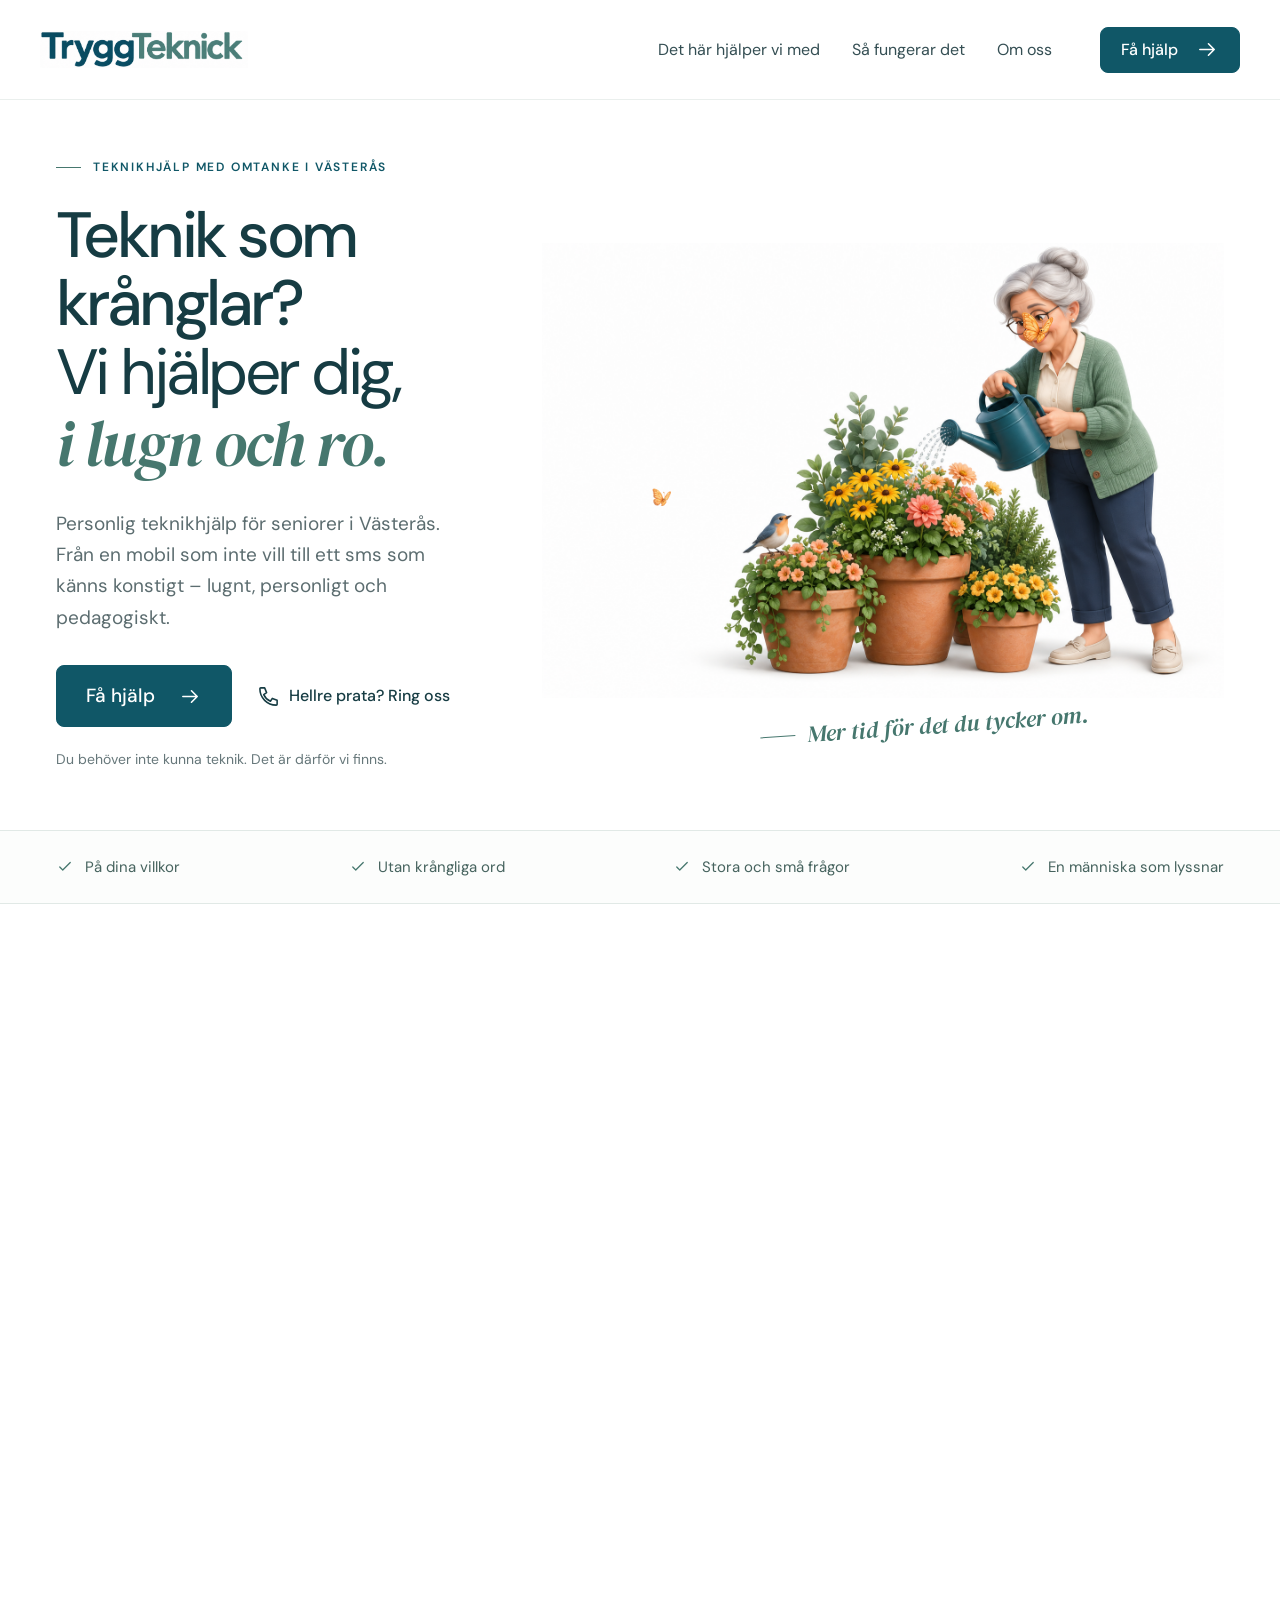
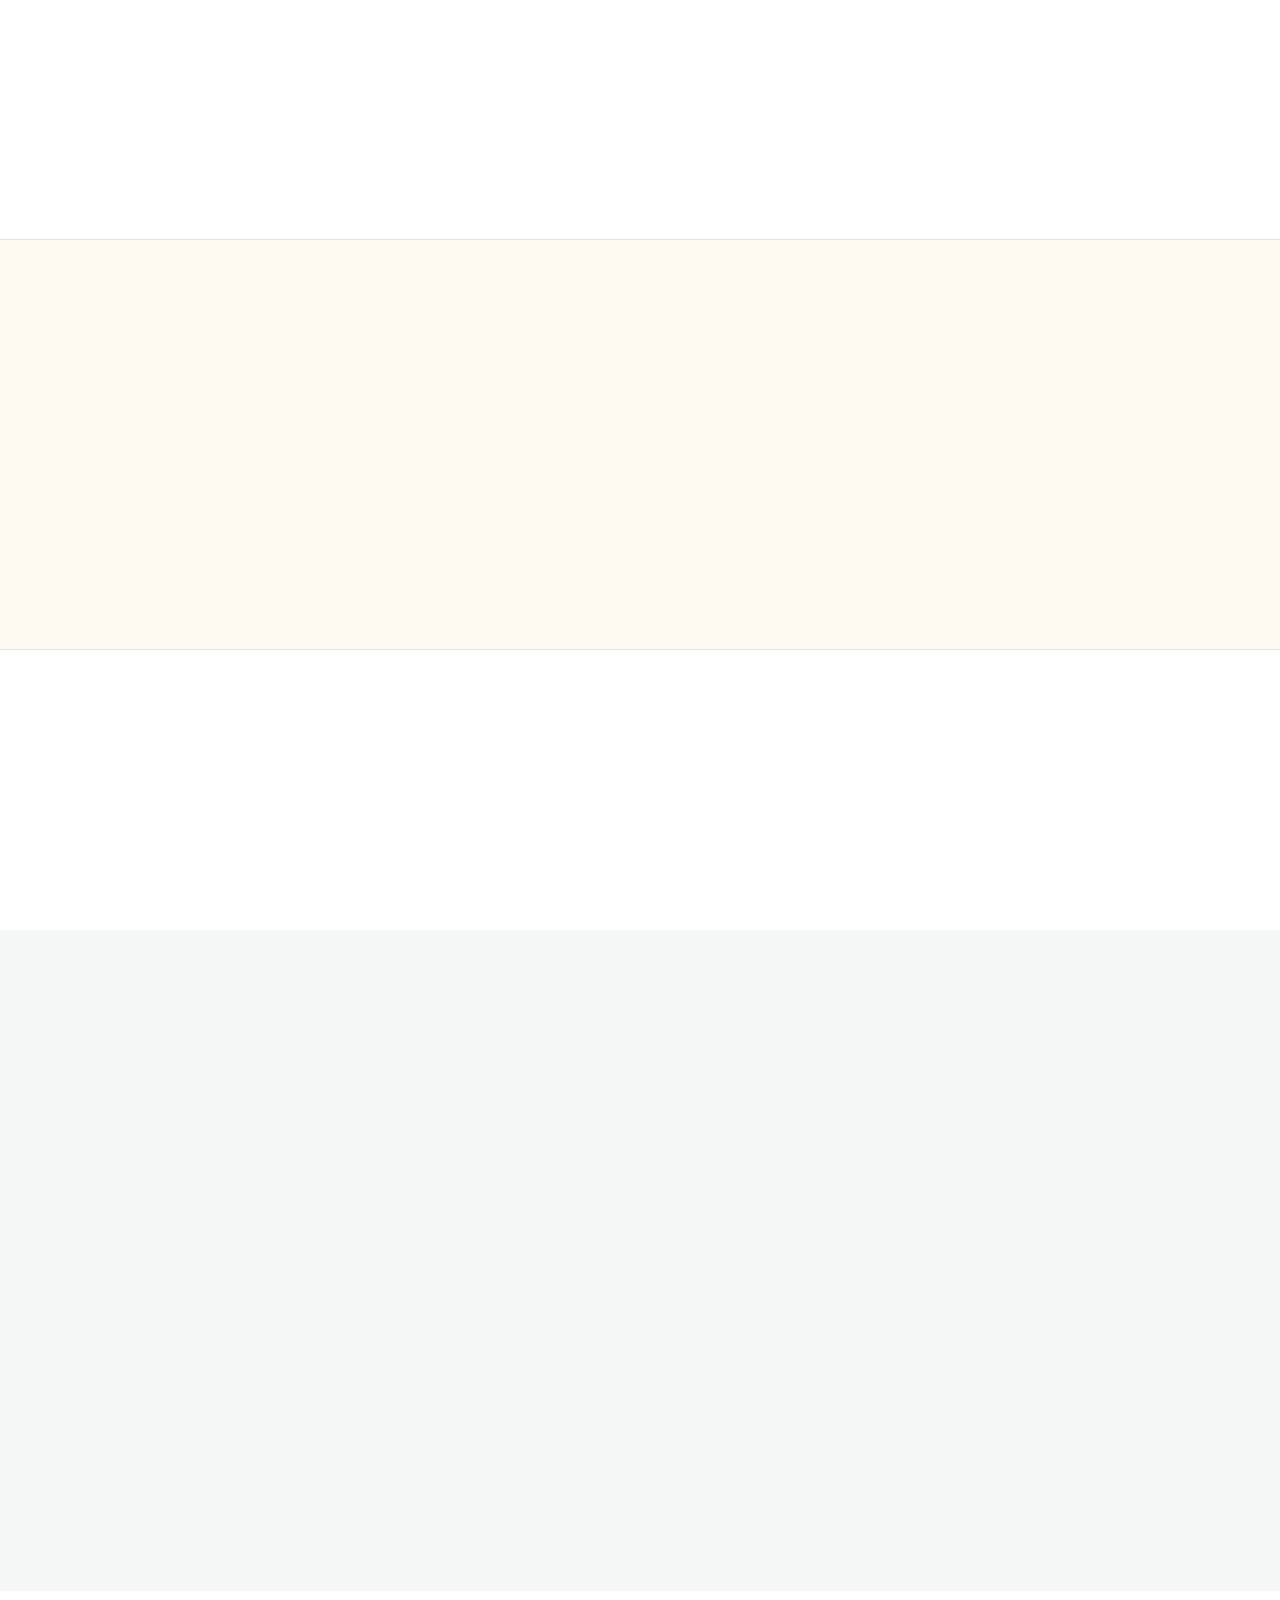
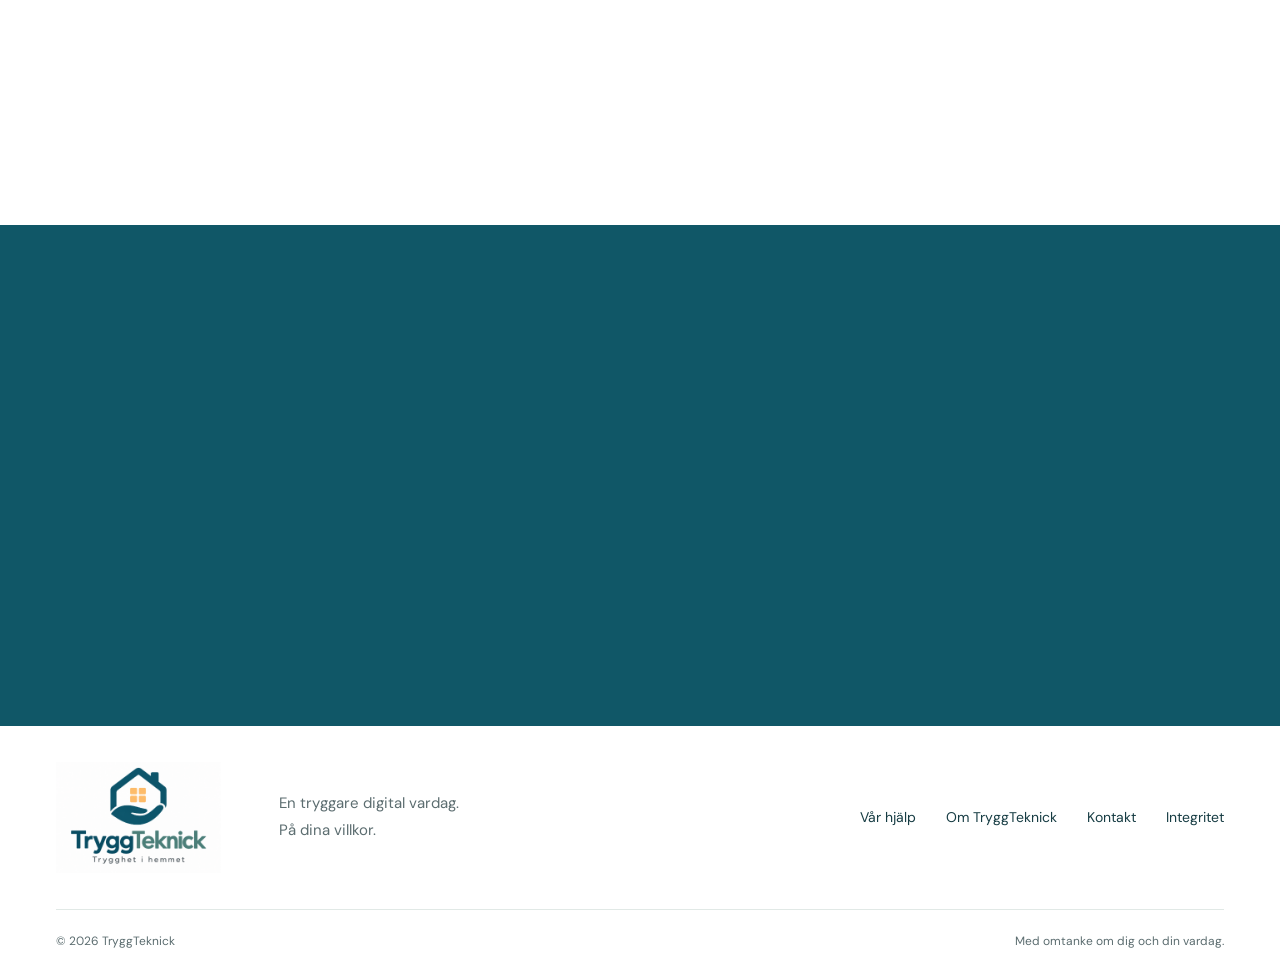
==== commit 4373a4a9: "Add files via upload" ====
--- a/index.html
+++ b/index.html
@@ -17,7 +17,7 @@
 <meta http-equiv="Content-Security-Policy" content="default-src 'self'; img-src 'self' data:; style-src 'self'; font-src 'self'; script-src 'self'; connect-src https://formsubmit.co; form-action https://formsubmit.co; base-uri 'self'; object-src 'none'">
 <link rel="icon" href="data:image/svg+xml,%3Csvg xmlns='http://www.w3.org/2000/svg' viewBox='0 0 32 32'%3E%3Crect width='32' height='32' rx='8' fill='%23105767'/%3E%3Cpath d='M7 15L16 7l9 8v10H7Z' fill='none' stroke='white' stroke-width='2.5' stroke-linejoin='round'/%3E%3Cpath d='M13 15h6v7h-6z' fill='%23ffc071'/%3E%3C/svg%3E">
 <link rel="stylesheet" href="./assets/fonts.css"><link rel="stylesheet" href="./styles.css"><link rel="stylesheet" href="./site-fixes.css">
-<script src="./app.js" defer></script>
+<script src="./app.js?v=20260923-form-origin-2" defer></script>
 </head>
 <body>
 <a class="skip-link" href="#main">Hoppa till innehållet</a>
@@ -97,28 +97,22 @@
   <article id="ring-oss" class="contact-option"><div class="contact-icon"><svg class="icon"><use href="#phone"/></svg></div><div><h3>Prata med oss</h3><p>För dig som hellre vill ringa.</p><a class="contact-link" href="tel:+46720470375">072 047 03 75</a></div></article>
   <article class="contact-option"><div class="contact-icon"><svg class="icon"><use href="#message"/></svg></div><div><h3>Skriv med egna ord</h3><p>Berätta vad du vill ha hjälp med.</p><button class="contact-link" data-help="">Beskriv din fråga <svg class="icon"><use href="#arrow"/></svg></button><small>Du kan också mejla tryggteknick@gmail.com direkt.</small></div></article>
  </div></div></section>
- <section id="integritet" class="privacy-section">
-  <div class="container privacy-content">
-   <h2>Om uppgifter du skickar till oss</h2>
-   <p>När du använder kontaktformuläret använder vi din e-postadress och ditt meddelande för att kunna svara på din fråga. Formuläret skickas tekniskt via FormSubmit.</p>
-   <p><strong>Skriv inte lösenord, PIN-koder, BankID-koder, kortuppgifter eller andra känsliga uppgifter i formuläret.</strong></p>
-   <p>Har du frågor om uppgifter du har skickat kan du kontakta oss på <a href="mailto:tryggteknick@gmail.com">tryggteknick@gmail.com</a>.</p>
-  </div>
- </section>
-</main>
-<footer><div class="container footer-main"><a href="#" aria-label="TryggTeknick, till toppen"><img class="footer-logo" src="./assets/tryggteknick-logo.png" alt="TryggTeknick – Trygghet i hemmet" width="807" height="531" loading="lazy"></a><p>En tryggare digital vardag.<br>På dina villkor.</p><nav aria-label="Sidfot"><a href="#hjalp">Vår hjälp</a><a href="#om-oss">Om TryggTeknick</a><a href="#kontakt">Kontakt</a><a href="#integritet">Integritet</a></nav></div><div class="container footer-bottom"><span>© <span id="year">2026</span> TryggTeknick</span><span>Med omtanke om dig och din vardag.</span></div></footer>
+</main>
+<footer><div class="container footer-main"><a href="#" aria-label="TryggTeknick, till toppen"><img class="footer-logo" src="./assets/tryggteknick-logo.png" alt="TryggTeknick – Trygghet i hemmet" width="807" height="531" loading="lazy"></a><p>En tryggare digital vardag.<br>På dina villkor.</p><nav aria-label="Sidfot"><a href="#hjalp">Vår hjälp</a><a href="#om-oss">Om TryggTeknick</a><a href="#kontakt">Kontakt</a><a href="./integritet.html">Integritet</a></nav></div><div class="container footer-bottom"><span>© <span id="year">2026</span> TryggTeknick</span><span>Med omtanke om dig och din vardag.</span></div></footer>
 <dialog id="help-dialog" aria-labelledby="dialog-title"><div class="dialog-content">
 <button class="dialog-close" type="button" aria-label="Stäng"><svg class="icon"><use href="#close"/></svg></button>
 <p class="eyebrow">VI BÖRJAR HÄR</p><h2 id="dialog-title">Vad behöver du<br><em>hjälp med?</em></h2><p>Du behöver inte använda tekniska ord.</p>
 <form id="help-form" action="https://formsubmit.co/tryggteknick@gmail.com" method="POST" accept-charset="UTF-8">
-<input type="hidden" name="_subject" value="Ny fråga från TryggTeknicks hemsida">
+<input type="hidden" name="_subject" value="Ny fråga från TryggTeknicks hemsida">
+<input type="hidden" name="_url" value="https://tryggteknick.se/">
 <input type="hidden" name="_template" value="table">
 <input class="hp-field" type="text" name="_honey" tabindex="-1" autocomplete="off" aria-hidden="true">
 <label for="help-category">Vad handlar din fråga om?</label>
 <select id="help-category" name="category"><option value="">Jag är inte riktigt säker</option><option>Tekniken hemma</option><option>Appar och digitala tjänster</option><option>Digital trygghet</option><option>Något annat</option></select>
 <label for="help-email">Din e-postadress</label><input id="help-email" type="email" name="email" autocomplete="email" maxlength="254" required aria-describedby="email-hint"><p id="email-hint" class="field-hint">Så att vi kan svara på din fråga.</p>
 <label for="help-description">Berätta med egna ord</label><textarea id="help-description" name="message" rows="4" minlength="5" maxlength="1500" required placeholder="Till exempel: Jag har en ny mobil och vill ha hjälp att komma igång."></textarea>
-<p class="form-safety">Skriv inte lösenord, PIN-koder, BankID-koder, kortuppgifter eller andra känsliga uppgifter.</p>
+<p class="form-safety">Skriv inte lösenord, PIN-koder, BankID-koder, kortuppgifter eller andra känsliga uppgifter.</p>
+<p class="field-hint">Din fråga förmedlas via FormSubmit till vår e-post. <a id="help-privacy-link" href="./integritet.html">Läs om personuppgifter och lagringstid</a>.</p>
 <button class="button form-submit" type="submit">Skicka fråga <svg class="icon"><use href="#arrow"/></svg></button>
 <p id="help-status" class="field-hint" role="status" aria-live="polite"></p>
 </form></div></dialog>
--- a/styles.css
+++ b/styles.css
@@ -1,12 +1,12 @@
-.help-thanks{position:fixed;bottom:24px;left:50%;transform:translateX(-50%);z-index:100;display:flex;align-items:center;gap:20px;width:max-content;max-width:calc(100% - 32px);padding:18px 24px;background:#105767;color:white;border-radius:12px;box-shadow:0 6px 30px #0003}.help-thanks[hidden]{display:none}.help-thanks p{color:white}.help-thanks button{background:none;border:0;color:white;text-decoration:underline;padding:8px}.form-submit:disabled{opacity:.65;cursor:wait}
-input[type=email]{width:100%;border:1px solid #bccfca;border-radius:7px;padding:12px;background:#fff;color:var(--ink);font-size:16px}input:focus-visible{outline:3px solid #da8c21;outline-offset:5px}
-:root{--ink:#163c43;--teal:#105767;--green:#50877d;--muted:#5c6d70;--line:#e1e9e6;--pale:#f4f8f6;--yellow:#ffc071;--white:#fff;font-family:'DM Sans',Arial,sans-serif;color:var(--ink);font-synthesis:none;scroll-behavior:smooth;scroll-padding-top:110px}*{box-sizing:border-box}body{margin:0;background:#fff;font-size:18px;line-height:1.6}button,input,select,textarea{font:inherit}button,a{-webkit-tap-highlight-color:transparent}button{cursor:pointer}a{color:inherit;text-decoration:none}button{color:inherit}button:disabled{cursor:default}img{max-width:100%;display:block}h1,h2,h3,p{margin:0}h1,h2,h3{font-weight:500;line-height:1.14}h1,h2{letter-spacing:-.055em}h3{letter-spacing:-.025em}em{font-family:'DM Serif Display',Georgia,serif;font-weight:400;color:var(--green);letter-spacing:-.025em}h2{font-size:clamp(38px,4.4vw,60px)}h3{font-size:25px}p{color:var(--muted)}.container{width:min(1280px,calc(100% - 112px));margin-inline:auto}.section{padding-block:112px}.icon{width:23px;height:23px;flex:none;fill:none;stroke:currentColor;stroke-width:1.65;stroke-linecap:round;stroke-linejoin:round}.icon-definitions{position:absolute;width:0;height:0;overflow:hidden}.eyebrow{font-size:13px;font-weight:600;letter-spacing:.15em;line-height:1.5;color:var(--teal);margin-bottom:24px}.button{display:inline-flex;align-items:center;justify-content:center;gap:24px;min-height:52px;padding:13px 25px;border:1px solid var(--teal);border-radius:8px;background:var(--teal);color:#fff;font-weight:500;font-size:17px;transition:background .2s,transform .2s}.button:hover{background:#0b414d;transform:translateY(-2px)}.button-large{min-height:62px;padding-inline:29px;font-size:19px}.text-button,.text-link{display:inline-flex;align-items:center;gap:12px;font-weight:500;font-size:17px}.text-button:hover,.text-link:hover{text-decoration:underline;text-underline-offset:5px}.text-link{border:0;background:transparent;padding:0;color:var(--teal)}a:focus-visible,button:focus-visible,summary:focus-visible,select:focus-visible,textarea:focus-visible{outline:3px solid #da8c21;outline-offset:5px}.skip-link{position:fixed;left:20px;top:-90px;padding:12px 20px;background:var(--teal);color:white;z-index:1000}.skip-link:focus{top:12px}.site-header{position:sticky;top:0;z-index:30;background:rgba(255,255,255,.96);border-bottom:1px solid rgba(225,233,230,.7);backdrop-filter:blur(12px)}.nav-wrap{width:min(1360px,calc(100% - 80px));margin:auto;height:99px;display:flex;align-items:center;justify-content:space-between;gap:28px}.brand{display:block;flex:none}.brand-wordmark{display:block;position:relative;width:208px;height:37px;overflow:hidden}.brand-wordmark img{position:absolute;max-width:none;width:250px;height:auto;top:-100px;left:-21px}.desktop-nav{display:flex;gap:32px;margin-left:auto;margin-right:20px;font-size:16px}.desktop-nav a{padding-block:12px;color:#344e53}.desktop-nav a:hover{color:var(--teal);text-decoration:underline;text-underline-offset:7px}.nav-cta{min-height:46px;padding:9px 20px;font-size:16px;gap:18px}.menu-toggle{display:none;background:none;border:1px solid var(--line);border-radius:8px;width:44px;height:44px;padding:11px}.menu-toggle span{display:block;background:var(--teal);height:2px;margin:5px 0}.mobile-menu{padding:12px 24px 24px;border-top:1px solid var(--line)}.mobile-menu a{display:block;padding:10px}.mobile-menu[hidden]{display:none}.hero{display:grid;grid-template-columns:1fr 1.05fr;align-items:center;min-height:730px;padding-top:58px;padding-bottom:60px;gap:0}.hero-copy{position:relative;z-index:2}.hero .eyebrow{display:flex;align-items:center;gap:12px;font-size:12px;margin-bottom:26px}.eyebrow-line{height:1px;width:25px;background:var(--green)}h1{font-size:clamp(52px,5vw,73px);line-height:1.07}.hero-answer{font-weight:400}.hero h1 em{line-height:1.16}.hero-description{font-size:19px;line-height:1.65;max-width:425px;margin-top:26px}.hero-actions{display:flex;align-items:center;gap:25px;margin-top:32px;flex-wrap:wrap}.hero-actions .text-button{font-size:16px;gap:9px}.hero-note{font-size:14px;margin-top:21px;color:#66777a}.hero-visual{position:relative;min-width:0;align-self:stretch;display:flex;flex-direction:column;justify-content:center;margin-right:0}.garden-scene{position:relative;width:114%;margin-left:-14%;margin-top:60px}.garden-art{width:100%;height:auto;aspect-ratio:1.5;object-fit:contain;transform-origin:55% 80%;animation:garden-breathe 7s ease-in-out infinite}.butterfly{position:absolute;object-fit:contain;z-index:3;pointer-events:none}.butterfly-one{width:60px;height:60px;right:23%;top:12%;animation:butterfly-flight 11s ease-in-out infinite}.butterfly-two{width:35px;height:35px;left:15%;top:52%;animation:butterfly-flight 15s ease-in-out -5s infinite;opacity:.9}.scene-caption{align-self:center;margin-top:10px;display:flex;align-items:center;gap:12px;font-family:'DM Serif Display',Georgia,serif;font-style:italic;font-size:23px;color:var(--green);transform:rotate(-4deg)}.caption-stroke{width:35px;height:1px;background:var(--green)}.motion-toggle{margin-top:40px;align-self:flex-end;display:flex;gap:7px;align-items:center;background:none;border:0;border-bottom:1px solid var(--line);padding:7px 0;font-size:12px;color:var(--muted)}.motion-toggle .icon{width:15px;height:15px}.reassurance-strip{border-top:1px solid var(--line);border-bottom:1px solid var(--line);background:#fcfdfc}.reassurance-content{display:flex;justify-content:space-between;padding-block:24px;gap:24px}.reassurance-content span{display:flex;align-items:center;gap:11px;font-size:15px;color:#46635e}.reassurance-content .icon{color:var(--green);width:18px;height:18px}.section-heading{display:flex;align-items:end;justify-content:space-between;gap:50px;margin-bottom:45px}.section-heading>p{font-size:18px;padding-bottom:7px}.service-grid{display:grid;grid-template-columns:repeat(3,1fr);gap:20px}.service-card{position:relative;background:var(--pale);border-radius:14px;padding:31px 30px 26px;display:flex;flex-direction:column;min-height:458px;transition:transform .25s}.service-card:hover{transform:translateY(-5px)}.service-card-warm{background:#fff6e9}.service-icon{width:45px;height:45px;fill:none;stroke:var(--teal);stroke-width:1.55;stroke-linecap:round;stroke-linejoin:round;margin-bottom:35px}.service-number{position:absolute;right:28px;top:33px;font-size:13px;color:#748782}.service-card h3{font-size:23px;margin-bottom:16px}.service-card p{font-size:16px;line-height:1.7}.service-card ul{padding:0;margin:22px 0 32px;list-style:none;font-size:14px;color:#506362}.service-card li{padding-left:17px;position:relative;margin-block:8px}.service-card li:before{content:'·';position:absolute;left:0;font-size:22px;line-height:1.05}.service-link{display:flex;justify-content:space-between;align-items:center;gap:9px;padding:18px 0 0;border:0;border-top:1px solid #dce6e0;background:none;text-align:left;margin-top:auto;font-size:14px;font-weight:600;color:var(--teal)}.service-link .icon{width:18px}.service-link:hover{text-decoration:underline;text-underline-offset:4px}.breathing-space{padding-top:22px;padding-bottom:110px;text-align:center}.breathing-space p{font-size:clamp(27px,3.2vw,43px);line-height:1.35;letter-spacing:-.035em;color:var(--ink)}.breathing-space p span{font-family:'DM Serif Display',Georgia,serif;font-style:italic;color:var(--green)}.tiny-divider{width:48px;height:3px;background:var(--yellow);margin:35px auto 0;border-radius:5px}.how-section{background:#f5f8f6}.how-layout{display:grid;grid-template-columns:1fr 1.2fr;gap:100px}.how-intro>p:not(.eyebrow){max-width:340px;margin-block:24px 30px;font-size:18px}.steps{list-style:none;padding:0;margin:0}.steps li{display:flex;align-items:flex-start;gap:28px;padding:28px 0;border-bottom:1px solid #dce6e0}.steps li:first-child{padding-top:0}.steps li:last-child{border-bottom:0;padding-bottom:0}.step-index{flex:none;width:43px;height:43px;border:1px solid #c9d9d1;border-radius:50%;display:grid;place-items:center;color:var(--green);font-family:'DM Serif Display',Georgia,serif;font-size:23px}.steps h3{font-size:23px;margin:7px 0 11px}.steps p{font-size:16px;max-width:420px;line-height:1.7}.about-section{display:grid;grid-template-columns:1fr 1fr;gap:80px;align-items:center;padding-top:105px}.about-visual{min-width:0}.about-visual img{width:100%;aspect-ratio:1.1;object-fit:contain}.about-copy h2{font-size:clamp(37px,3.8vw,53px)}.about-copy>p:not(.eyebrow){margin-top:23px;font-size:17px;line-height:1.75;max-width:490px}.about-copy .about-signoff{font-weight:600;color:var(--teal);font-size:17px}.questions{display:grid;grid-template-columns:.9fr 1.2fr;gap:80px;padding-top:25px}.questions h2{font-size:45px}.questions-intro>p:last-child{margin-top:20px;font-size:17px}.faq-list{border-top:1px solid var(--line)}details{border-bottom:1px solid var(--line)}summary{cursor:pointer;list-style:none;padding:23px 0;display:flex;align-items:center;justify-content:space-between;gap:25px;font-size:18px;font-weight:500}summary::-webkit-details-marker{display:none}summary .icon{width:20px;height:20px;transition:transform .2s}details[open] summary .icon{transform:rotate(180deg)}details p{font-size:16px;line-height:1.75;padding:0 34px 25px 0}.contact-section{background:var(--teal);padding:86px 0;color:#fff}.contact-layout{display:grid;grid-template-columns:1fr 1fr;gap:85px;align-items:center}.contact-section .eyebrow{color:#c5ddd7}.contact-section h2{font-size:clamp(45px,4.5vw,62px);color:#fff}.contact-section h2 em{color:var(--yellow)}.contact-copy>p:not(.eyebrow){color:#d5e6e6;margin-top:24px;font-size:18px}.contact-copy .availability{font-size:13px!important;max-width:315px;color:#c5d9dc!important;margin-top:30px!important}.contact-options{border-top:1px solid #457883}.contact-option{display:flex;gap:22px;padding:26px 0;border-bottom:1px solid #457883;scroll-margin-top:125px}.contact-icon{width:45px;height:45px;flex:none;display:grid;place-items:center;border:1px solid #68939b;border-radius:50%;color:#d5e6e6}.contact-icon .icon{width:21px;height:21px}.contact-option h3{font-size:23px;color:#fff;margin-bottom:5px}.contact-option p{font-size:16px;color:#c8dfe0}.contact-pending{display:block;font-size:17px;color:#ffe0b0;margin-top:10px}.contact-link{display:flex;align-items:center;gap:22px;border:0;background:none;color:#ffe0b0;padding:10px 0 0;font-weight:500;font-size:18px}.contact-link:hover{text-decoration:underline;text-underline-offset:5px}.contact-option small{display:block;color:#c8dfe0;font-size:12px;margin-top:8px}.footer-main{display:flex;align-items:center;gap:55px;padding-block:36px}.footer-logo{width:168px;height:auto}.footer-main>p{font-size:15px;line-height:1.8}.footer-main nav{display:flex;gap:30px;margin-left:auto;font-size:14px}.footer-main nav a:hover{text-decoration:underline}.footer-bottom{border-top:1px solid var(--line);padding-block:22px;display:flex;justify-content:space-between;font-size:12px;color:var(--muted)}dialog{width:min(610px,calc(100% - 32px));max-height:calc(100dvh - 40px);padding:0;border:1px solid var(--line);border-radius:18px;box-shadow:0 24px 100px #092d3930;color:var(--ink)}dialog::backdrop{background:#113b4659;backdrop-filter:blur(5px)}.dialog-content{padding:40px;position:relative}.dialog-close{position:absolute;right:17px;top:17px;width:38px;height:38px;display:grid;place-items:center;background:var(--pale);border:0;border-radius:50%}.dialog-content .eyebrow{font-size:12px;margin:5px 0 20px}.dialog-content h2{font-size:43px}.dialog-content>p:not(.eyebrow){font-size:17px;margin-top:15px}.preview-notice{font-size:14px;background:#fff6e9;border-left:3px solid var(--yellow);padding:13px 16px;margin:22px 0;color:#615140;line-height:1.6}form label{display:block;font-size:16px;font-weight:600;margin:20px 0 8px}select,textarea{width:100%;border:1px solid #bccfca;border-radius:7px;padding:12px;background:#fff;color:var(--ink);font-size:16px}textarea{resize:vertical;min-height:130px}textarea::placeholder{color:#6e7e7d}.field-hint{font-size:13px;margin:5px 0 22px}.form-submit{width:100%}.prepared-text{white-space:pre-wrap;overflow-wrap:anywhere;background:var(--pale);padding:18px;border-radius:8px;font-size:16px;margin-block:20px;max-height:250px;overflow:auto}.result-actions{display:flex;align-items:center;gap:20px;flex-wrap:wrap}#help-result h3{font-size:25px;margin-bottom:12px}#help-result>p{font-size:16px}#copy-status{margin-top:15px!important;min-height:24px;color:var(--teal)}body.dialog-open{overflow:hidden}.reveal{opacity:1}.js-reveal{opacity:0;transform:translateY(20px);transition:opacity .7s ease,transform .7s ease}.js-reveal.is-visible{opacity:1;transform:none}.motion-paused .garden-art,.motion-paused .butterfly{animation-play-state:paused!important}@keyframes garden-breathe{0%,100%{transform:translateY(0) rotate(-.15deg)}50%{transform:translateY(-5px) rotate(.15deg)}}@keyframes butterfly-flight{0%,100%{transform:translate(0,0) rotate(-10deg) scaleX(.9)}25%{transform:translate(24px,-28px) rotate(15deg) scaleX(.62)}50%{transform:translate(-6px,-48px) rotate(-15deg) scaleX(1)}75%{transform:translate(-34px,-12px) rotate(7deg) scaleX(.7)}}
-@media(min-width:1600px){.hero{min-height:780px}.hero h1{font-size:78px}.garden-scene{width:120%;margin-left:-20%}}
-@media(max-width:1100px){.container{width:calc(100% - 64px)}.nav-wrap{width:calc(100% - 48px)}.desktop-nav{gap:22px;margin-right:0;font-size:14px}.brand-wordmark{width:182px;height:32px}.brand-wordmark img{width:220px;left:-18px;top:-88px}.hero{min-height:650px;padding-top:45px}.hero h1{font-size:58px}.hero-visual{margin-right:0}.hero-description{font-size:18px}.hero-actions{gap:20px}.hero-actions .text-button{font-size:14px}.service-card{padding:26px 23px}.service-card h3{font-size:22px}.how-layout{gap:65px}.about-section,.questions,.contact-layout{gap:50px}.about-copy h2{font-size:44px}.reassurance-content{gap:20px}.reassurance-content span{font-size:13px}.section{padding-block:88px}.questions{padding-top:10px}.footer-main{gap:30px}.footer-main nav{gap:18px}}
-@media(max-width:800px){.desktop-nav{display:none}.nav-wrap{height:82px;gap:15px}.nav-cta{margin-left:auto}.menu-toggle{display:block}.hero{grid-template-columns:1fr 1fr;min-height:610px;gap:0}.hero h1{font-size:48px}.hero .eyebrow{font-size:10px;letter-spacing:.1em;gap:7px}.hero-description{font-size:17px;max-width:355px}.hero-note{font-size:12px}.hero-actions .text-button{font-size:15px}.hero-visual{margin-right:0;align-self:center}.garden-scene{width:138%;margin-left:-38%;margin-top:20px}.scene-caption{font-size:18px;margin-top:25px;white-space:nowrap}.motion-toggle{margin-top:45px}.reassurance-content{display:grid;grid-template-columns:1fr 1fr;gap:15px 25px;max-width:600px}.reassurance-content span{font-size:14px}.section-heading{gap:25px}.section-heading>p{font-size:16px}.service-grid{grid-template-columns:1fr;gap:16px}.service-card{display:grid;grid-template-columns:45px 1fr;column-gap:25px;min-height:0;padding:26px}.service-card>h3,.service-card>p,.service-card>ul,.service-card>.service-link{grid-column:2}.service-icon{grid-column:1;grid-row:1/4;margin-bottom:0}.service-number{display:none}.service-card h3{font-size:24px}.service-card ul{margin:10px 0 18px}.service-link{font-size:15px}.how-layout{grid-template-columns:1fr 1.2fr;gap:35px}.steps li{gap:17px}.steps h3{font-size:21px}.how-intro h2{font-size:40px}.how-intro>p:not(.eyebrow){font-size:16px}.about-section{gap:25px}.about-copy h2{font-size:35px}.about-copy .eyebrow{font-size:10px}.about-copy>p:not(.eyebrow){font-size:16px}.questions{grid-template-columns:1fr;gap:32px}.questions h2{font-size:44px}.contact-layout{gap:30px}.contact-section h2{font-size:48px}.contact-option{gap:14px}.contact-icon{width:36px;height:36px}.contact-option h3{font-size:21px}.contact-pending{font-size:15px}.footer-main{flex-wrap:wrap;gap:20px}.footer-main nav{width:100%;margin-left:0;padding-bottom:15px;justify-content:space-between}.footer-logo{width:150px}}
-@media(max-width:560px){.container{width:calc(100% - 40px)}.nav-wrap{width:calc(100% - 32px);height:76px;gap:10px}.brand-wordmark{width:145px;height:25px}.brand-wordmark img{width:174px;left:-15px;top:-69px}.nav-cta{padding:9px 13px;min-height:42px;font-size:14px;gap:10px}.nav-cta .icon{width:17px}.menu-toggle{width:40px;height:40px;padding:8px}.hero{grid-template-columns:1fr;padding-top:45px;padding-bottom:30px;min-height:0}.hero .eyebrow{font-size:11px;letter-spacing:.1em;margin-bottom:24px}.hero h1{font-size:clamp(49px,13.2vw,67px);line-height:1.07}.hero-description{font-size:18px;max-width:410px;margin-top:22px}.hero-actions{margin-top:26px;gap:19px;align-items:flex-start;flex-direction:column}.button-large{min-height:57px;font-size:18px;padding-inline:25px}.hero-note{font-size:13px;margin-top:17px}.hero-visual{margin-top:5px;margin-right:0;align-self:auto}.garden-scene{width:112%;margin-left:-6%;margin-top:5px}.scene-caption{font-size:20px;margin-top:0}.motion-toggle{margin-top:23px;font-size:12px}.butterfly-one{width:44px;height:44px}.butterfly-two{width:27px;height:27px}.reassurance-content{padding-block:20px;gap:13px 15px}.reassurance-content span{font-size:12px;gap:7px}.reassurance-content .icon{width:15px;height:15px}.section{padding-block:65px}.section-heading{display:block;margin-bottom:29px}.section-heading>p{margin-top:22px;font-size:16px}.section-heading>p br{display:none}h2{font-size:43px}.eyebrow{font-size:11px;margin-bottom:19px}.service-card{display:flex;padding:27px 25px}.service-icon{width:37px;height:37px;margin-bottom:26px}.service-number{display:block}.service-card h3{font-size:24px}.service-card p{font-size:16px}.service-card ul{font-size:14px;margin:18px 0 25px}.service-link{font-size:14px}.breathing-space{padding-top:5px;padding-bottom:64px}.breathing-space p{font-size:28px}.tiny-divider{margin-top:26px}.how-layout{grid-template-columns:1fr;gap:38px}.how-intro h2{font-size:44px}.how-intro>p:not(.eyebrow){max-width:360px;font-size:17px;margin-block:20px 23px}.steps li{gap:20px;padding-block:25px}.steps h3{font-size:22px}.steps p{font-size:16px}.step-index{width:38px;height:38px;font-size:21px}.about-section{grid-template-columns:1fr;gap:25px}.about-visual{max-width:400px;justify-self:center;width:100%}.about-copy .eyebrow{font-size:11px}.about-copy h2{font-size:42px}.about-copy>p:not(.eyebrow){font-size:17px}.questions{padding-top:10px;gap:28px}.questions h2{font-size:39px}.questions-intro>p:last-child{font-size:16px}.faq-list summary{font-size:17px;padding-block:22px;gap:15px}.faq-list p{font-size:16px;padding-right:15px}.contact-section{padding:60px 0}.contact-layout{grid-template-columns:1fr;gap:35px}.contact-section h2{font-size:52px}.contact-copy>p:not(.eyebrow){font-size:17px}.contact-copy .availability{font-size:13px!important;margin-top:22px!important}.contact-option{gap:20px}.contact-option h3{font-size:23px}.contact-pending{font-size:17px}.contact-option small{font-size:12px}.contact-icon{width:40px;height:40px}.footer-main{gap:15px;padding-block:25px}.footer-logo{width:136px}.footer-main>p{font-size:13px}.footer-main nav{font-size:14px;gap:12px;padding-top:12px}.footer-bottom{display:block;font-size:12px}.footer-bottom span{display:block;margin-bottom:5px}.dialog-content{padding:33px 23px 27px}.dialog-content h2{font-size:37px}.dialog-content>p:not(.eyebrow){font-size:16px}.dialog-content .eyebrow{font-size:11px}.preview-notice{font-size:13px;padding:12px}.dialog-close{right:12px;top:12px;width:33px;height:33px}.result-actions{gap:20px}}
-@media(prefers-reduced-motion:reduce){:root{scroll-behavior:auto}*,*::before,*::after{animation:none!important;transition:none!important}.js-reveal{opacity:1;transform:none}.button:hover,.service-card:hover{transform:none}}
-
-.butterfly img{width:100%;height:100%;object-fit:contain;animation:wing-flutter .48s ease-in-out infinite alternate}.motion-paused .butterfly img{animation-play-state:paused!important}@keyframes wing-flutter{from{transform:scaleX(.55) rotate(-3deg)}to{transform:scaleX(1) rotate(3deg)}}
-
-.service-card ul{font-size:16px}.service-link{font-size:16px}.motion-toggle{font-size:14px}.reassurance-content span{font-size:15px}@media(max-width:560px){.reassurance-content span{font-size:14px}.service-link{font-size:15px}}
+.help-thanks{position:fixed;bottom:24px;left:50%;transform:translateX(-50%);z-index:100;display:flex;align-items:center;gap:20px;width:max-content;max-width:calc(100% - 32px);padding:18px 24px;background:#105767;color:white;border-radius:12px;box-shadow:0 6px 30px #0003}.help-thanks[hidden]{display:none}.help-thanks p{color:white}.help-thanks button{background:none;border:0;color:white;text-decoration:underline;padding:8px}.form-submit:disabled{opacity:.65;cursor:wait}
+input[type=email]{width:100%;border:1px solid #bccfca;border-radius:7px;padding:12px;background:#fff;color:var(--ink);font-size:16px}input:focus-visible{outline:3px solid #da8c21;outline-offset:5px}
+:root{--ink:#163c43;--teal:#105767;--green:#50877d;--muted:#5c6d70;--line:#e1e9e6;--pale:#f4f8f6;--yellow:#ffc071;--white:#fff;font-family:'DM Sans',Arial,sans-serif;color:var(--ink);font-synthesis:none;scroll-behavior:smooth;scroll-padding-top:110px}*{box-sizing:border-box}body{margin:0;background:#fff;font-size:18px;line-height:1.6}button,input,select,textarea{font:inherit}button,a{-webkit-tap-highlight-color:transparent}button{cursor:pointer}a{color:inherit;text-decoration:none}button{color:inherit}button:disabled{cursor:default}img{max-width:100%;display:block}h1,h2,h3,p{margin:0}h1,h2,h3{font-weight:500;line-height:1.14}h1,h2{letter-spacing:-.055em}h3{letter-spacing:-.025em}em{font-family:'DM Serif Display',Georgia,serif;font-weight:400;color:var(--green);letter-spacing:-.025em}h2{font-size:clamp(38px,4.4vw,60px)}h3{font-size:25px}p{color:var(--muted)}.container{width:min(1280px,calc(100% - 112px));margin-inline:auto}.section{padding-block:112px}.icon{width:23px;height:23px;flex:none;fill:none;stroke:currentColor;stroke-width:1.65;stroke-linecap:round;stroke-linejoin:round}.icon-definitions{position:absolute;width:0;height:0;overflow:hidden}.eyebrow{font-size:13px;font-weight:600;letter-spacing:.15em;line-height:1.5;color:var(--teal);margin-bottom:24px}.button{display:inline-flex;align-items:center;justify-content:center;gap:24px;min-height:52px;padding:13px 25px;border:1px solid var(--teal);border-radius:8px;background:var(--teal);color:#fff;font-weight:500;font-size:17px;transition:background .2s,transform .2s}.button:hover{background:#0b414d;transform:translateY(-2px)}.button-large{min-height:62px;padding-inline:29px;font-size:19px}.text-button,.text-link{display:inline-flex;align-items:center;gap:12px;font-weight:500;font-size:17px}.text-button:hover,.text-link:hover{text-decoration:underline;text-underline-offset:5px}.text-link{border:0;background:transparent;padding:0;color:var(--teal)}a:focus-visible,button:focus-visible,summary:focus-visible,select:focus-visible,textarea:focus-visible{outline:3px solid #da8c21;outline-offset:5px}.skip-link{position:fixed;left:20px;top:-90px;padding:12px 20px;background:var(--teal);color:white;z-index:1000}.skip-link:focus{top:12px}.site-header{position:sticky;top:0;z-index:30;background:rgba(255,255,255,.96);border-bottom:1px solid rgba(225,233,230,.7);backdrop-filter:blur(12px)}.nav-wrap{width:min(1360px,calc(100% - 80px));margin:auto;height:99px;display:flex;align-items:center;justify-content:space-between;gap:28px}.brand{display:block;flex:none}.brand-wordmark{display:block;position:relative;width:208px;height:37px;overflow:hidden}.brand-wordmark img{position:absolute;max-width:none;width:250px;height:auto;top:-100px;left:-21px}.desktop-nav{display:flex;gap:32px;margin-left:auto;margin-right:20px;font-size:16px}.desktop-nav a{padding-block:12px;color:#344e53}.desktop-nav a:hover{color:var(--teal);text-decoration:underline;text-underline-offset:7px}.nav-cta{min-height:46px;padding:9px 20px;font-size:16px;gap:18px}.menu-toggle{display:none;background:none;border:1px solid var(--line);border-radius:8px;width:44px;height:44px;padding:11px}.menu-toggle span{display:block;background:var(--teal);height:2px;margin:5px 0}.mobile-menu{padding:12px 24px 24px;border-top:1px solid var(--line)}.mobile-menu a{display:block;padding:10px}.mobile-menu[hidden]{display:none}.hero{display:grid;grid-template-columns:1fr 1.05fr;align-items:center;min-height:730px;padding-top:58px;padding-bottom:60px;gap:0}.hero-copy{position:relative;z-index:2}.hero .eyebrow{display:flex;align-items:center;gap:12px;font-size:12px;margin-bottom:26px}.eyebrow-line{height:1px;width:25px;background:var(--green)}h1{font-size:clamp(52px,5vw,73px);line-height:1.07}.hero-answer{font-weight:400}.hero h1 em{line-height:1.16}.hero-description{font-size:19px;line-height:1.65;max-width:425px;margin-top:26px}.hero-actions{display:flex;align-items:center;gap:25px;margin-top:32px;flex-wrap:wrap}.hero-actions .text-button{font-size:16px;gap:9px}.hero-note{font-size:14px;margin-top:21px;color:#66777a}.hero-visual{position:relative;min-width:0;align-self:stretch;display:flex;flex-direction:column;justify-content:center;margin-right:0}.garden-scene{position:relative;width:114%;margin-left:-14%;margin-top:60px}.garden-art{width:100%;height:auto;aspect-ratio:1.5;object-fit:contain;transform-origin:55% 80%;animation:garden-breathe 7s ease-in-out infinite}.butterfly{position:absolute;object-fit:contain;z-index:3;pointer-events:none}.butterfly-one{width:60px;height:60px;right:23%;top:12%;animation:butterfly-flight 11s ease-in-out infinite}.butterfly-two{width:35px;height:35px;left:15%;top:52%;animation:butterfly-flight 15s ease-in-out -5s infinite;opacity:.9}.scene-caption{align-self:center;margin-top:10px;display:flex;align-items:center;gap:12px;font-family:'DM Serif Display',Georgia,serif;font-style:italic;font-size:23px;color:var(--green);transform:rotate(-4deg)}.caption-stroke{width:35px;height:1px;background:var(--green)}.motion-toggle{margin-top:40px;align-self:flex-end;display:flex;gap:7px;align-items:center;background:none;border:0;border-bottom:1px solid var(--line);padding:7px 0;font-size:12px;color:var(--muted)}.motion-toggle .icon{width:15px;height:15px}.reassurance-strip{border-top:1px solid var(--line);border-bottom:1px solid var(--line);background:#fcfdfc}.reassurance-content{display:flex;justify-content:space-between;padding-block:24px;gap:24px}.reassurance-content span{display:flex;align-items:center;gap:11px;font-size:15px;color:#46635e}.reassurance-content .icon{color:var(--green);width:18px;height:18px}.section-heading{display:flex;align-items:end;justify-content:space-between;gap:50px;margin-bottom:45px}.section-heading>p{font-size:18px;padding-bottom:7px}.service-grid{display:grid;grid-template-columns:repeat(3,1fr);gap:20px}.service-card{position:relative;background:var(--pale);border-radius:14px;padding:31px 30px 26px;display:flex;flex-direction:column;min-height:458px;transition:transform .25s}.service-card:hover{transform:translateY(-5px)}.service-card-warm{background:#fff6e9}.service-icon{width:45px;height:45px;fill:none;stroke:var(--teal);stroke-width:1.55;stroke-linecap:round;stroke-linejoin:round;margin-bottom:35px}.service-number{position:absolute;right:28px;top:33px;font-size:13px;color:#748782}.service-card h3{font-size:23px;margin-bottom:16px}.service-card p{font-size:16px;line-height:1.7}.service-card ul{padding:0;margin:22px 0 32px;list-style:none;font-size:14px;color:#506362}.service-card li{padding-left:17px;position:relative;margin-block:8px}.service-card li:before{content:'·';position:absolute;left:0;font-size:22px;line-height:1.05}.service-link{display:flex;justify-content:space-between;align-items:center;gap:9px;padding:18px 0 0;border:0;border-top:1px solid #dce6e0;background:none;text-align:left;margin-top:auto;font-size:14px;font-weight:600;color:var(--teal)}.service-link .icon{width:18px}.service-link:hover{text-decoration:underline;text-underline-offset:4px}.breathing-space{padding-top:22px;padding-bottom:110px;text-align:center}.breathing-space p{font-size:clamp(27px,3.2vw,43px);line-height:1.35;letter-spacing:-.035em;color:var(--ink)}.breathing-space p span{font-family:'DM Serif Display',Georgia,serif;font-style:italic;color:var(--green)}.tiny-divider{width:48px;height:3px;background:var(--yellow);margin:35px auto 0;border-radius:5px}.how-section{background:#f5f8f6}.how-layout{display:grid;grid-template-columns:1fr 1.2fr;gap:100px}.how-intro>p:not(.eyebrow){max-width:340px;margin-block:24px 30px;font-size:18px}.steps{list-style:none;padding:0;margin:0}.steps li{display:flex;align-items:flex-start;gap:28px;padding:28px 0;border-bottom:1px solid #dce6e0}.steps li:first-child{padding-top:0}.steps li:last-child{border-bottom:0;padding-bottom:0}.step-index{flex:none;width:43px;height:43px;border:1px solid #c9d9d1;border-radius:50%;display:grid;place-items:center;color:var(--green);font-family:'DM Serif Display',Georgia,serif;font-size:23px}.steps h3{font-size:23px;margin:7px 0 11px}.steps p{font-size:16px;max-width:420px;line-height:1.7}.about-section{display:grid;grid-template-columns:1fr 1fr;gap:80px;align-items:center;padding-top:105px}.about-visual{min-width:0}.about-visual img{width:100%;aspect-ratio:1.1;object-fit:contain}.about-copy h2{font-size:clamp(37px,3.8vw,53px)}.about-copy>p:not(.eyebrow){margin-top:23px;font-size:17px;line-height:1.75;max-width:490px}.about-copy .about-signoff{font-weight:600;color:var(--teal);font-size:17px}.questions{display:grid;grid-template-columns:.9fr 1.2fr;gap:80px;padding-top:25px}.questions h2{font-size:45px}.questions-intro>p:last-child{margin-top:20px;font-size:17px}.faq-list{border-top:1px solid var(--line)}details{border-bottom:1px solid var(--line)}summary{cursor:pointer;list-style:none;padding:23px 0;display:flex;align-items:center;justify-content:space-between;gap:25px;font-size:18px;font-weight:500}summary::-webkit-details-marker{display:none}summary .icon{width:20px;height:20px;transition:transform .2s}details[open] summary .icon{transform:rotate(180deg)}details p{font-size:16px;line-height:1.75;padding:0 34px 25px 0}.contact-section{background:var(--teal);padding:86px 0;color:#fff}.contact-layout{display:grid;grid-template-columns:1fr 1fr;gap:85px;align-items:center}.contact-section .eyebrow{color:#c5ddd7}.contact-section h2{font-size:clamp(45px,4.5vw,62px);color:#fff}.contact-section h2 em{color:var(--yellow)}.contact-copy>p:not(.eyebrow){color:#d5e6e6;margin-top:24px;font-size:18px}.contact-copy .availability{font-size:13px!important;max-width:315px;color:#c5d9dc!important;margin-top:30px!important}.contact-options{border-top:1px solid #457883}.contact-option{display:flex;gap:22px;padding:26px 0;border-bottom:1px solid #457883;scroll-margin-top:125px}.contact-icon{width:45px;height:45px;flex:none;display:grid;place-items:center;border:1px solid #68939b;border-radius:50%;color:#d5e6e6}.contact-icon .icon{width:21px;height:21px}.contact-option h3{font-size:23px;color:#fff;margin-bottom:5px}.contact-option p{font-size:16px;color:#c8dfe0}.contact-pending{display:block;font-size:17px;color:#ffe0b0;margin-top:10px}.contact-link{display:flex;align-items:center;gap:22px;border:0;background:none;color:#ffe0b0;padding:10px 0 0;font-weight:500;font-size:18px}.contact-link:hover{text-decoration:underline;text-underline-offset:5px}.contact-option small{display:block;color:#c8dfe0;font-size:12px;margin-top:8px}.footer-main{display:flex;align-items:center;gap:55px;padding-block:36px}.footer-logo{width:168px;height:auto}.footer-main>p{font-size:15px;line-height:1.8}.footer-main nav{display:flex;gap:30px;margin-left:auto;font-size:14px}.footer-main nav a:hover{text-decoration:underline}.footer-bottom{border-top:1px solid var(--line);padding-block:22px;display:flex;justify-content:space-between;font-size:12px;color:var(--muted)}dialog{width:min(610px,calc(100% - 32px));max-height:calc(100dvh - 40px);padding:0;border:1px solid var(--line);border-radius:18px;box-shadow:0 24px 100px #092d3930;color:var(--ink)}dialog::backdrop{background:#113b4659;backdrop-filter:blur(5px)}.dialog-content{padding:40px;position:relative}.dialog-close{position:absolute;right:17px;top:17px;width:38px;height:38px;display:grid;place-items:center;background:var(--pale);border:0;border-radius:50%}.dialog-content .eyebrow{font-size:12px;margin:5px 0 20px}.dialog-content h2{font-size:43px}.dialog-content>p:not(.eyebrow){font-size:17px;margin-top:15px}.preview-notice{font-size:14px;background:#fff6e9;border-left:3px solid var(--yellow);padding:13px 16px;margin:22px 0;color:#615140;line-height:1.6}form label{display:block;font-size:16px;font-weight:600;margin:20px 0 8px}select,textarea{width:100%;border:1px solid #bccfca;border-radius:7px;padding:12px;background:#fff;color:var(--ink);font-size:16px}textarea{resize:vertical;min-height:130px}textarea::placeholder{color:#6e7e7d}.field-hint{font-size:13px;margin:5px 0 22px}.form-submit{width:100%}.prepared-text{white-space:pre-wrap;overflow-wrap:anywhere;background:var(--pale);padding:18px;border-radius:8px;font-size:16px;margin-block:20px;max-height:250px;overflow:auto}.result-actions{display:flex;align-items:center;gap:20px;flex-wrap:wrap}#help-result h3{font-size:25px;margin-bottom:12px}#help-result>p{font-size:16px}#copy-status{margin-top:15px!important;min-height:24px;color:var(--teal)}body.dialog-open{overflow:hidden}.reveal{opacity:1}.js-reveal{opacity:0;transform:translateY(20px);transition:opacity .7s ease,transform .7s ease}.js-reveal.is-visible{opacity:1;transform:none}.motion-paused .garden-art,.motion-paused .butterfly{animation-play-state:paused!important}@keyframes garden-breathe{0%,100%{transform:translateY(0) rotate(-.15deg)}50%{transform:translateY(-5px) rotate(.15deg)}}@keyframes butterfly-flight{0%,100%{transform:translate(0,0) rotate(-10deg) scaleX(.9)}25%{transform:translate(24px,-28px) rotate(15deg) scaleX(.62)}50%{transform:translate(-6px,-48px) rotate(-15deg) scaleX(1)}75%{transform:translate(-34px,-12px) rotate(7deg) scaleX(.7)}}
+@media(min-width:1600px){.hero{min-height:780px}.hero h1{font-size:78px}.garden-scene{width:120%;margin-left:-20%}}
+@media(max-width:1100px){.container{width:calc(100% - 64px)}.nav-wrap{width:calc(100% - 48px)}.desktop-nav{gap:22px;margin-right:0;font-size:14px}.brand-wordmark{width:182px;height:32px}.brand-wordmark img{width:220px;left:-18px;top:-88px}.hero{min-height:650px;padding-top:45px}.hero h1{font-size:58px}.hero-visual{margin-right:0}.hero-description{font-size:18px}.hero-actions{gap:20px}.hero-actions .text-button{font-size:14px}.service-card{padding:26px 23px}.service-card h3{font-size:22px}.how-layout{gap:65px}.about-section,.questions,.contact-layout{gap:50px}.about-copy h2{font-size:44px}.reassurance-content{gap:20px}.reassurance-content span{font-size:13px}.section{padding-block:88px}.questions{padding-top:10px}.footer-main{gap:30px}.footer-main nav{gap:18px}}
+@media(max-width:800px){.desktop-nav{display:none}.nav-wrap{height:82px;gap:15px}.nav-cta{margin-left:auto}.menu-toggle{display:block}.hero{grid-template-columns:1fr 1fr;min-height:610px;gap:0}.hero h1{font-size:48px}.hero .eyebrow{font-size:10px;letter-spacing:.1em;gap:7px}.hero-description{font-size:17px;max-width:355px}.hero-note{font-size:12px}.hero-actions .text-button{font-size:15px}.hero-visual{margin-right:0;align-self:center}.garden-scene{width:138%;margin-left:-38%;margin-top:20px}.scene-caption{font-size:18px;margin-top:25px;white-space:nowrap}.motion-toggle{margin-top:45px}.reassurance-content{display:grid;grid-template-columns:1fr 1fr;gap:15px 25px;max-width:600px}.reassurance-content span{font-size:14px}.section-heading{gap:25px}.section-heading>p{font-size:16px}.service-grid{grid-template-columns:1fr;gap:16px}.service-card{display:grid;grid-template-columns:45px 1fr;column-gap:25px;min-height:0;padding:26px}.service-card>h3,.service-card>p,.service-card>ul,.service-card>.service-link{grid-column:2}.service-icon{grid-column:1;grid-row:1/4;margin-bottom:0}.service-number{display:none}.service-card h3{font-size:24px}.service-card ul{margin:10px 0 18px}.service-link{font-size:15px}.how-layout{grid-template-columns:1fr 1.2fr;gap:35px}.steps li{gap:17px}.steps h3{font-size:21px}.how-intro h2{font-size:40px}.how-intro>p:not(.eyebrow){font-size:16px}.about-section{gap:25px}.about-copy h2{font-size:35px}.about-copy .eyebrow{font-size:10px}.about-copy>p:not(.eyebrow){font-size:16px}.questions{grid-template-columns:1fr;gap:32px}.questions h2{font-size:44px}.contact-layout{gap:30px}.contact-section h2{font-size:48px}.contact-option{gap:14px}.contact-icon{width:36px;height:36px}.contact-option h3{font-size:21px}.contact-pending{font-size:15px}.footer-main{flex-wrap:wrap;gap:20px}.footer-main nav{width:100%;margin-left:0;padding-bottom:15px;justify-content:space-between}.footer-logo{width:150px}}
+@media(max-width:560px){.container{width:calc(100% - 40px)}.nav-wrap{width:calc(100% - 32px);height:76px;gap:10px}.brand-wordmark{width:145px;height:25px}.brand-wordmark img{width:174px;left:-15px;top:-69px}.nav-cta{padding:9px 13px;min-height:42px;font-size:14px;gap:10px}.nav-cta .icon{width:17px}.menu-toggle{width:40px;height:40px;padding:8px}.hero{grid-template-columns:1fr;padding-top:45px;padding-bottom:30px;min-height:0}.hero .eyebrow{font-size:11px;letter-spacing:.1em;margin-bottom:24px}.hero h1{font-size:clamp(49px,13.2vw,67px);line-height:1.07}.hero-description{font-size:18px;max-width:410px;margin-top:22px}.hero-actions{margin-top:26px;gap:19px;align-items:flex-start;flex-direction:column}.button-large{min-height:57px;font-size:18px;padding-inline:25px}.hero-note{font-size:13px;margin-top:17px}.hero-visual{margin-top:5px;margin-right:0;align-self:auto}.garden-scene{width:112%;margin-left:-6%;margin-top:5px}.scene-caption{font-size:20px;margin-top:0}.motion-toggle{margin-top:23px;font-size:12px}.butterfly-one{width:44px;height:44px}.butterfly-two{width:27px;height:27px}.reassurance-content{padding-block:20px;gap:13px 15px}.reassurance-content span{font-size:12px;gap:7px}.reassurance-content .icon{width:15px;height:15px}.section{padding-block:65px}.section-heading{display:block;margin-bottom:29px}.section-heading>p{margin-top:22px;font-size:16px}.section-heading>p br{display:none}h2{font-size:43px}.eyebrow{font-size:11px;margin-bottom:19px}.service-card{display:flex;padding:27px 25px}.service-icon{width:37px;height:37px;margin-bottom:26px}.service-number{display:block}.service-card h3{font-size:24px}.service-card p{font-size:16px}.service-card ul{font-size:14px;margin:18px 0 25px}.service-link{font-size:14px}.breathing-space{padding-top:5px;padding-bottom:64px}.breathing-space p{font-size:28px}.tiny-divider{margin-top:26px}.how-layout{grid-template-columns:1fr;gap:38px}.how-intro h2{font-size:44px}.how-intro>p:not(.eyebrow){max-width:360px;font-size:17px;margin-block:20px 23px}.steps li{gap:20px;padding-block:25px}.steps h3{font-size:22px}.steps p{font-size:16px}.step-index{width:38px;height:38px;font-size:21px}.about-section{grid-template-columns:1fr;gap:25px}.about-visual{max-width:400px;justify-self:center;width:100%}.about-copy .eyebrow{font-size:11px}.about-copy h2{font-size:42px}.about-copy>p:not(.eyebrow){font-size:17px}.questions{padding-top:10px;gap:28px}.questions h2{font-size:39px}.questions-intro>p:last-child{font-size:16px}.faq-list summary{font-size:17px;padding-block:22px;gap:15px}.faq-list p{font-size:16px;padding-right:15px}.contact-section{padding:60px 0}.contact-layout{grid-template-columns:1fr;gap:35px}.contact-section h2{font-size:52px}.contact-copy>p:not(.eyebrow){font-size:17px}.contact-copy .availability{font-size:13px!important;margin-top:22px!important}.contact-option{gap:20px}.contact-option h3{font-size:23px}.contact-pending{font-size:17px}.contact-option small{font-size:12px}.contact-icon{width:40px;height:40px}.footer-main{gap:15px;padding-block:25px}.footer-logo{width:136px}.footer-main>p{font-size:13px}.footer-main nav{font-size:14px;gap:12px;padding-top:12px}.footer-bottom{display:block;font-size:12px}.footer-bottom span{display:block;margin-bottom:5px}.dialog-content{padding:33px 23px 27px}.dialog-content h2{font-size:37px}.dialog-content>p:not(.eyebrow){font-size:16px}.dialog-content .eyebrow{font-size:11px}.preview-notice{font-size:13px;padding:12px}.dialog-close{right:12px;top:12px;width:33px;height:33px}.result-actions{gap:20px}}
+@media(prefers-reduced-motion:reduce){:root{scroll-behavior:auto}*,*::before,*::after{animation:none!important;transition:none!important}.js-reveal{opacity:1;transform:none}.button:hover,.service-card:hover{transform:none}}
+
+.butterfly img{width:100%;height:100%;object-fit:contain;animation:wing-flutter .48s ease-in-out infinite alternate}.motion-paused .butterfly img{animation-play-state:paused!important}@keyframes wing-flutter{from{transform:scaleX(.55) rotate(-3deg)}to{transform:scaleX(1) rotate(3deg)}}
+
+.service-card ul{font-size:16px}.service-link{font-size:16px}.motion-toggle{font-size:14px}.reassurance-content span{font-size:15px}@media(max-width:560px){.reassurance-content span{font-size:14px}.service-link{font-size:15px}}
--- a/site-fixes.css
+++ b/site-fixes.css
@@ -1,15 +1,20 @@
-:root{--green:#46776e}
-.hp-field{position:absolute!important;width:1px!important;height:1px!important;padding:0!important;margin:-1px!important;overflow:hidden!important;clip:rect(0,0,0,0)!important;white-space:nowrap!important;border:0!important}
-.security-section{background:#fffaf2;border-top:1px solid #f1e2c8;border-bottom:1px solid #f1e2c8}
-.security-layout{display:grid;grid-template-columns:1fr 1fr;gap:80px;align-items:start}
-.security-points{display:grid;gap:18px}
-.security-points p{font-size:17px;line-height:1.75}
-.security-points strong{color:var(--ink)}
-.form-safety{margin:8px 0 20px;padding:12px 14px;border-left:3px solid var(--yellow);background:#fff8ec;border-radius:0 6px 6px 0;color:#4f5f61;font-size:14px;line-height:1.55}
+:root{--green:#46776e}
+.hp-field{position:absolute!important;width:1px!important;height:1px!important;padding:0!important;margin:-1px!important;overflow:hidden!important;clip:rect(0,0,0,0)!important;white-space:nowrap!important;border:0!important}
+.security-section{background:#fffaf2;border-top:1px solid #f1e2c8;border-bottom:1px solid #f1e2c8}
+.security-layout{display:grid;grid-template-columns:1fr 1fr;gap:80px;align-items:start}
+.security-points{display:grid;gap:18px}
+.security-points p{font-size:17px;line-height:1.75}
+.security-points strong{color:var(--ink)}
+.form-safety{margin:8px 0 20px;padding:12px 14px;border-left:3px solid var(--yellow);background:#fff8ec;border-radius:0 6px 6px 0;color:#4f5f61;font-size:14px;line-height:1.55}
 .privacy-section{background:#f7f9f8;border-top:1px solid var(--line)}
-.privacy-content{padding-block:44px;max-width:900px}
-.privacy-content h2{font-size:28px;margin-bottom:14px;letter-spacing:-.03em}
+.privacy-content{padding-block:70px 90px;max-width:900px}
+.privacy-content h1{font-size:clamp(42px,5vw,64px);margin-bottom:24px;letter-spacing:-.05em}
+.privacy-content h2{font-size:28px;margin-top:34px;margin-bottom:14px;letter-spacing:-.03em}
+.privacy-content h3{font-size:20px;margin-top:26px;line-height:1.4}
+#help-privacy-link{text-decoration:underline;text-underline-offset:3px;color:var(--teal)}
+#integritet,#kakor{scroll-margin-top:110px}
 .privacy-content p{font-size:15px;line-height:1.7;margin-top:10px}
 .privacy-content a,.faq-list a{text-decoration:underline;text-underline-offset:3px;color:var(--teal)}
-@media(max-width:800px){.security-layout{gap:40px}}
-@media(max-width:560px){.security-layout{grid-template-columns:1fr;gap:28px}.security-points p{font-size:16px}.privacy-content{padding-block:34px}.privacy-content h2{font-size:25px}}+.privacy-back{margin-top:38px}
+@media(max-width:800px){.security-layout{gap:40px}}
+@media(max-width:560px){.security-layout{grid-template-columns:1fr;gap:28px}.security-points p{font-size:16px}.privacy-content{padding-block:44px 60px}.privacy-content h1{font-size:40px}.privacy-content h2{font-size:25px}}
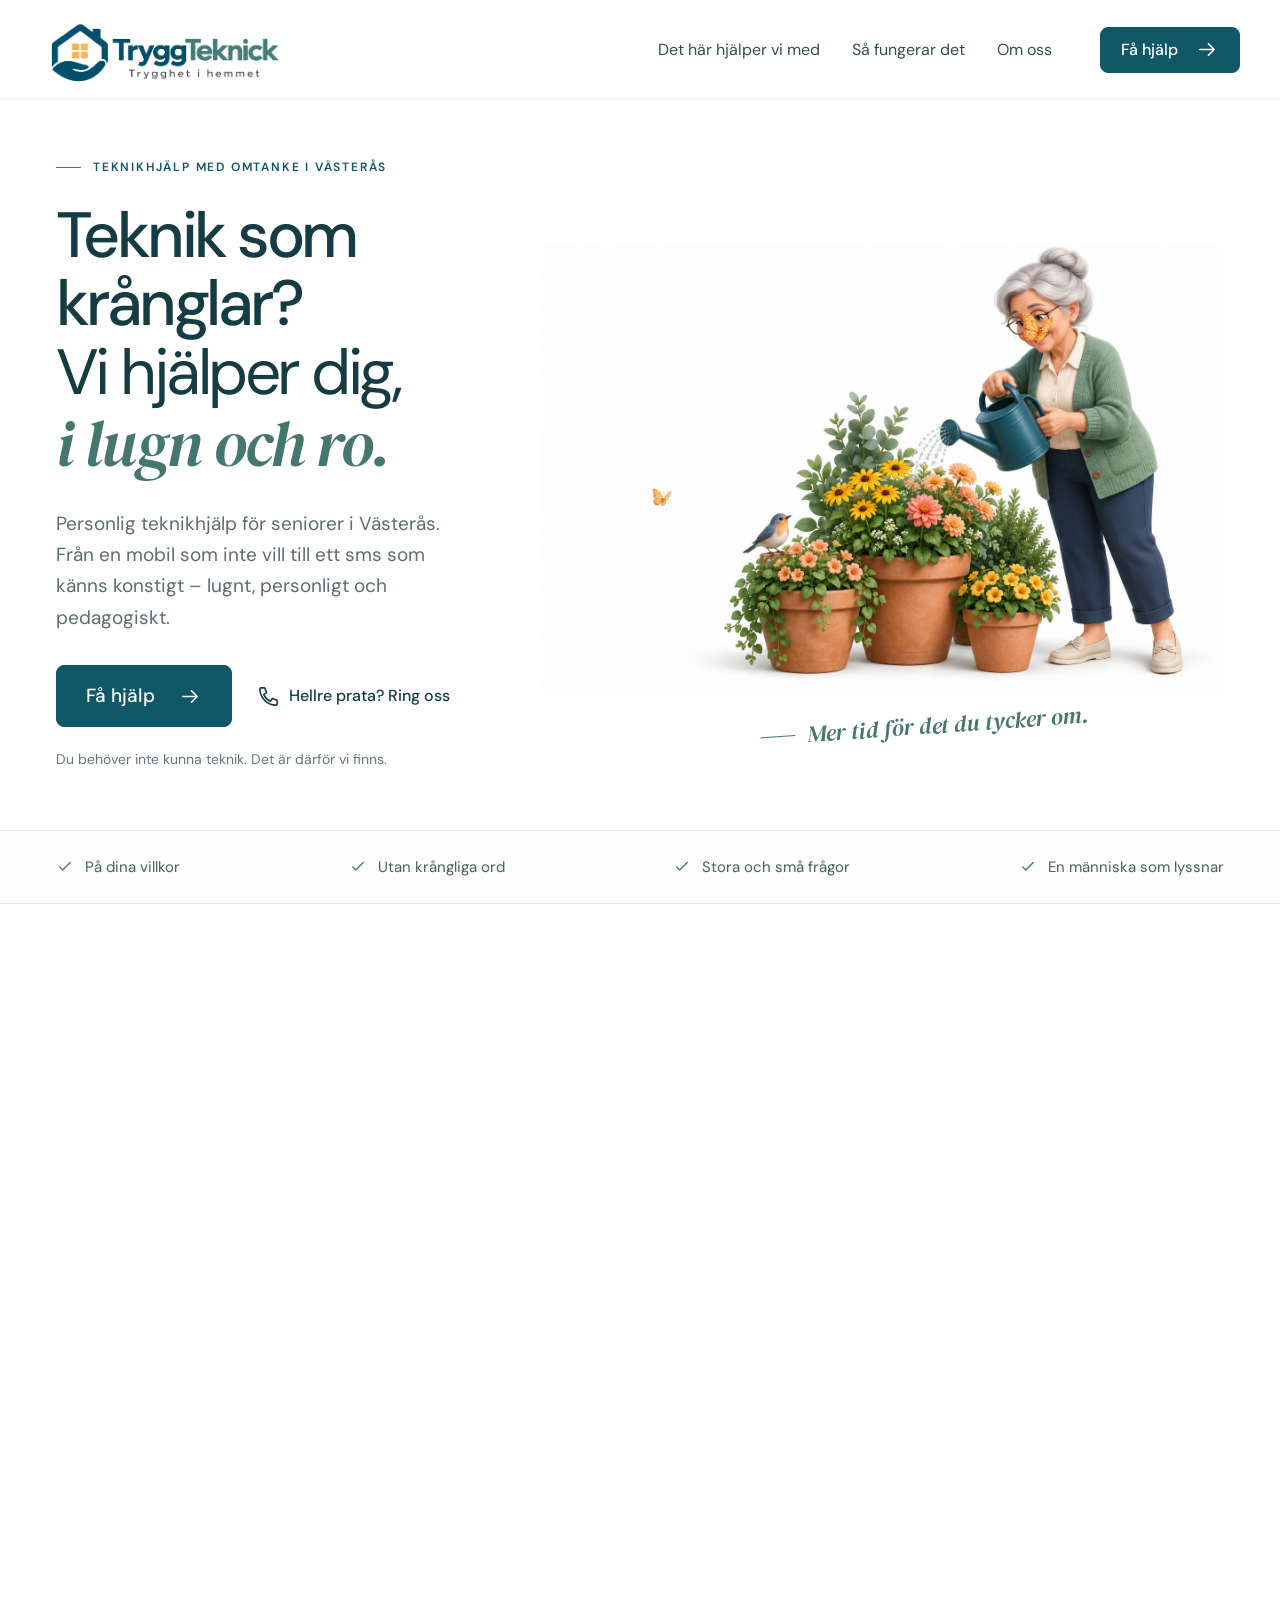
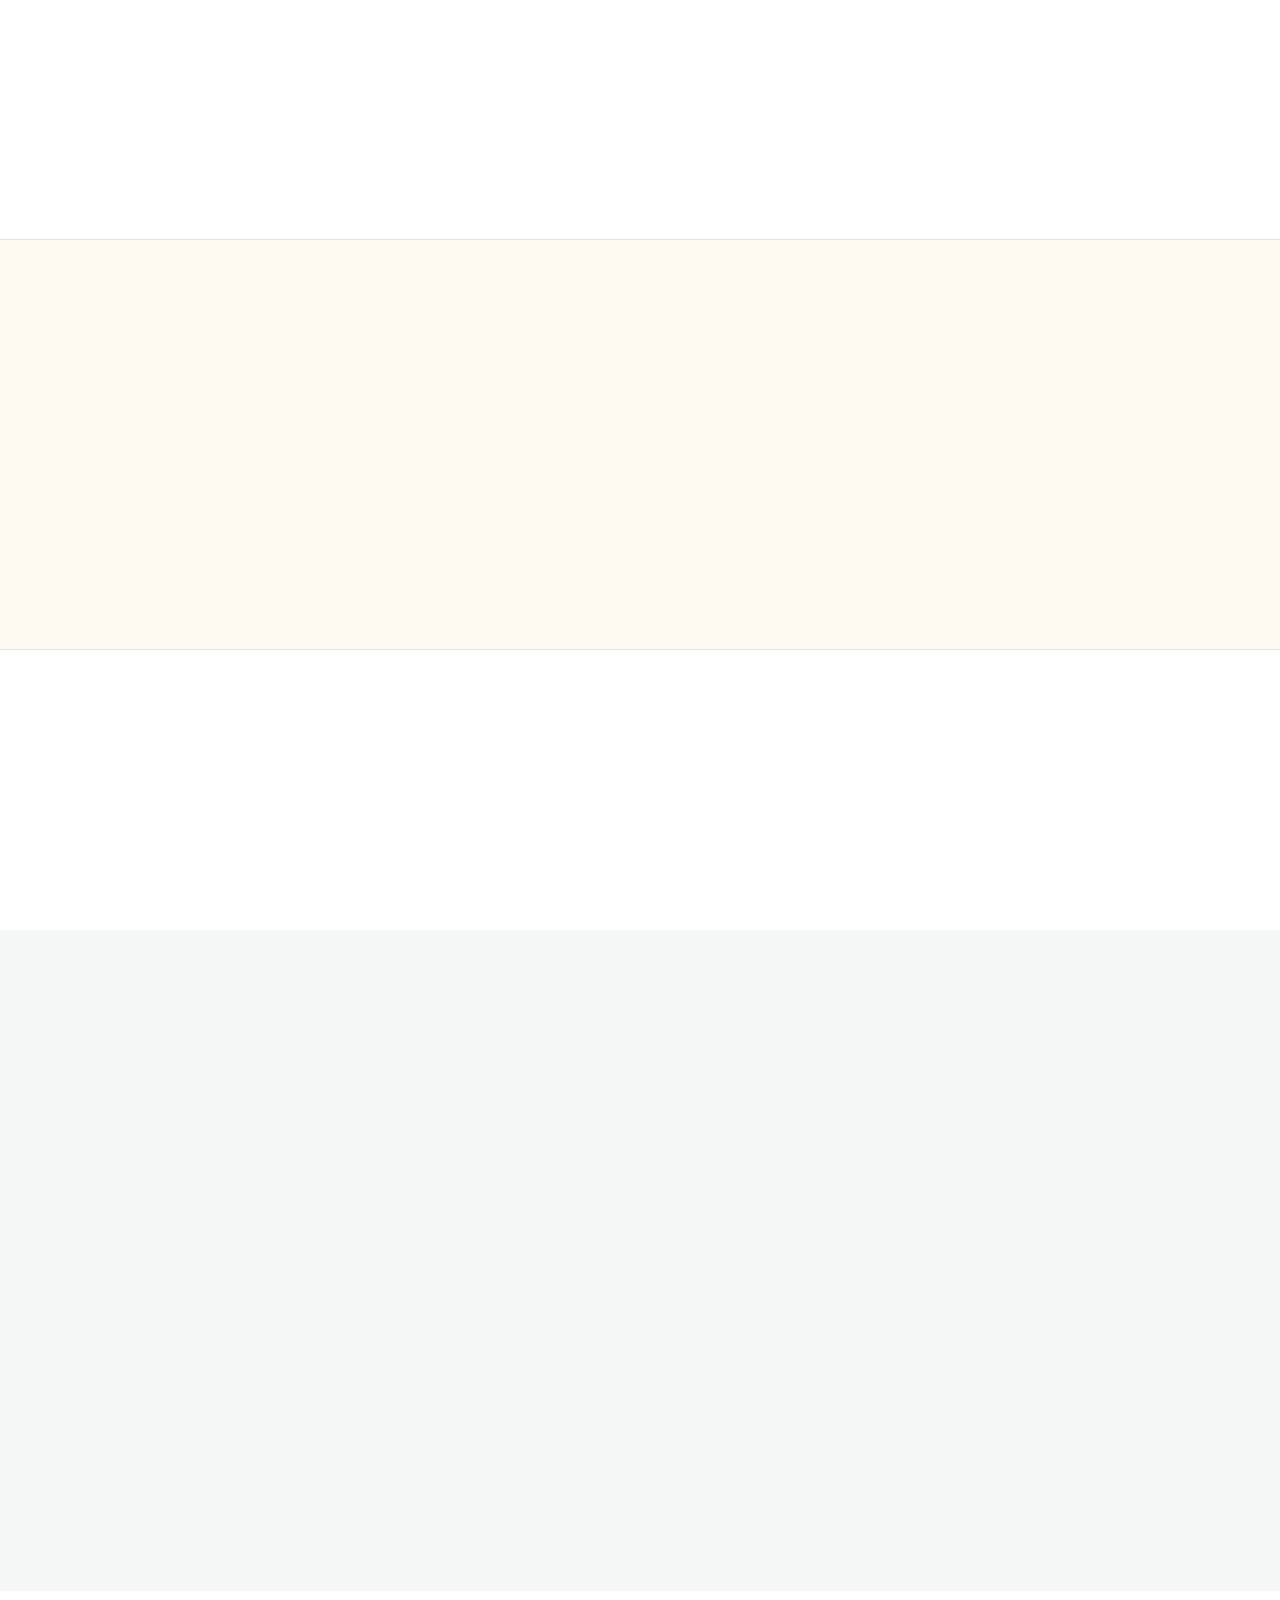
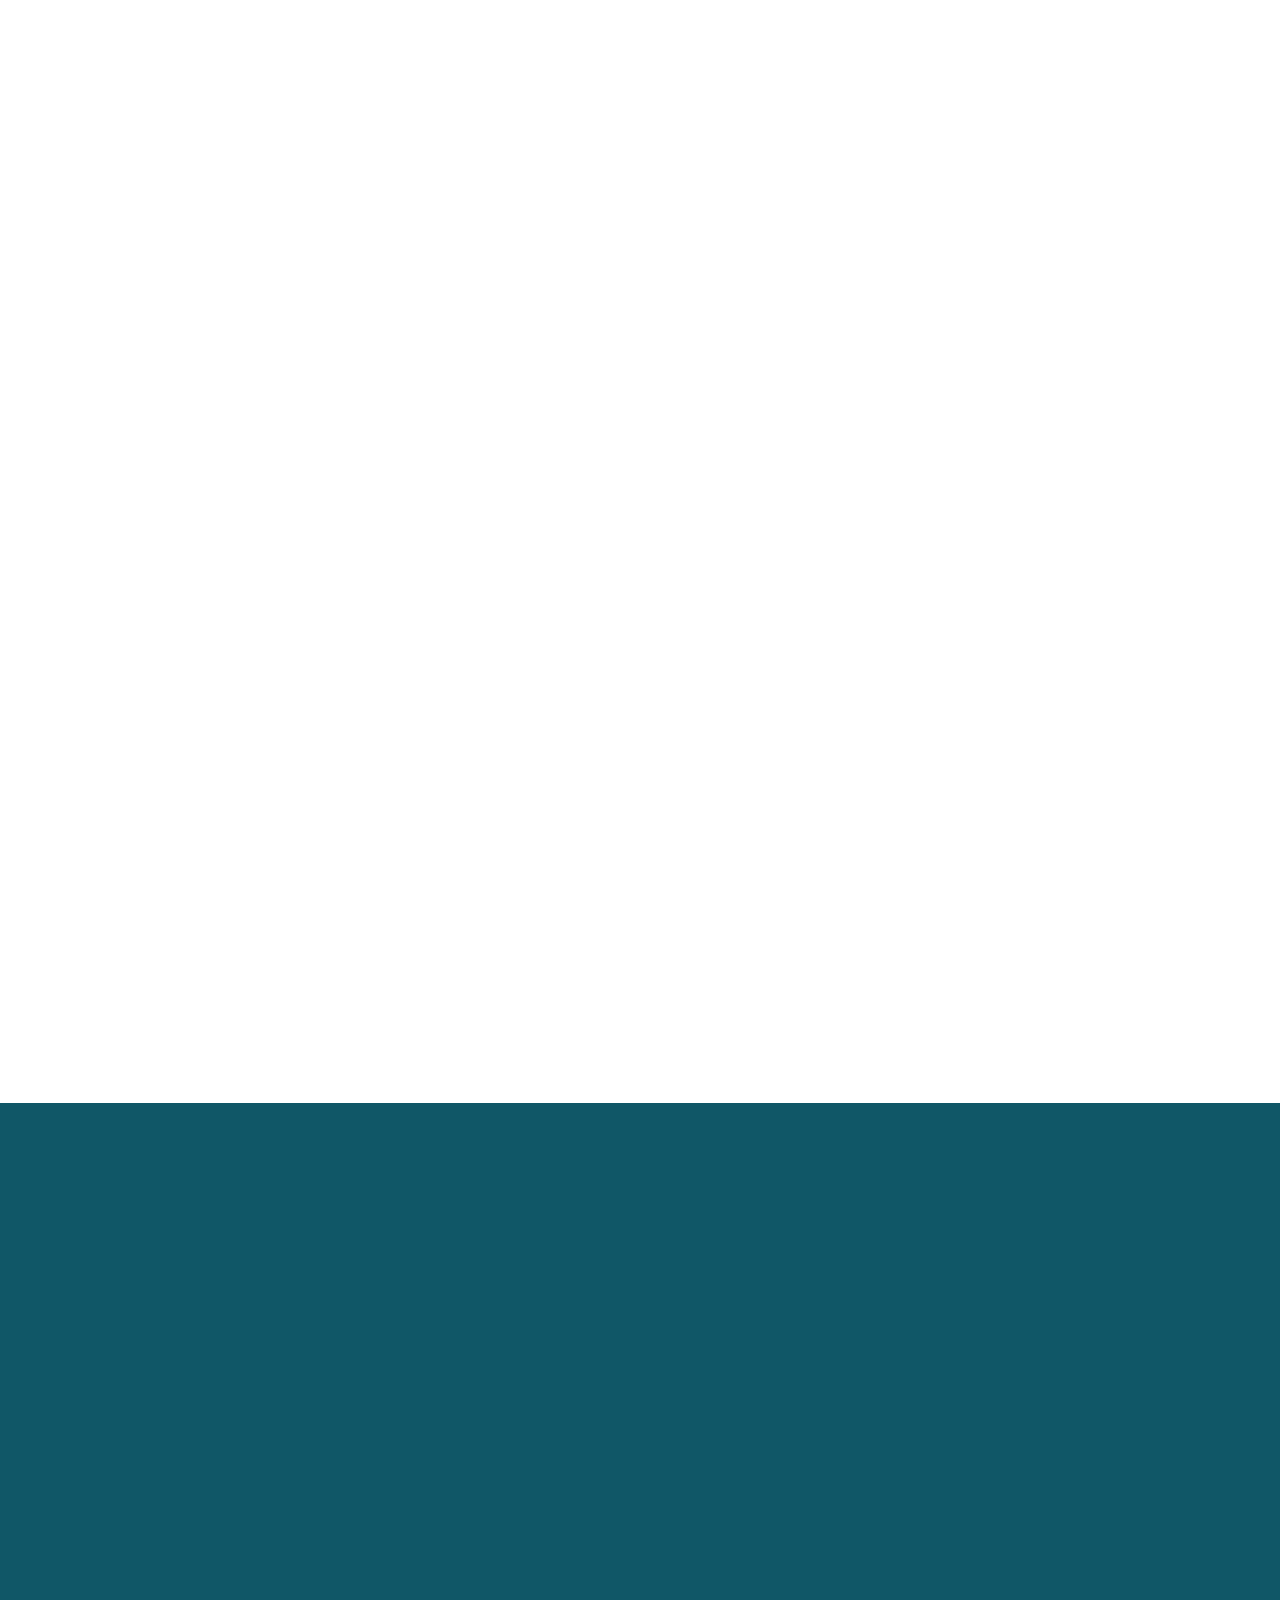
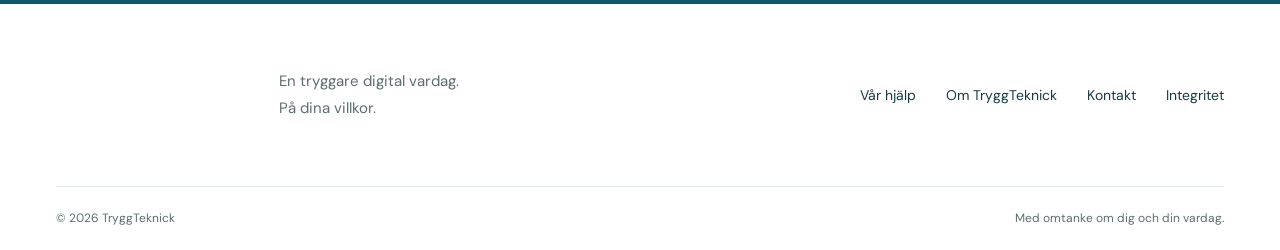
==== commit 8c591000: "Add files via upload" ====
--- a/index.html
+++ b/index.html
@@ -16,7 +16,7 @@
 <meta name="twitter:card" content="summary">
 <meta http-equiv="Content-Security-Policy" content="default-src 'self'; img-src 'self' data:; style-src 'self'; font-src 'self'; script-src 'self'; connect-src https://formsubmit.co; form-action https://formsubmit.co; base-uri 'self'; object-src 'none'">
 <link rel="icon" href="data:image/svg+xml,%3Csvg xmlns='http://www.w3.org/2000/svg' viewBox='0 0 32 32'%3E%3Crect width='32' height='32' rx='8' fill='%23105767'/%3E%3Cpath d='M7 15L16 7l9 8v10H7Z' fill='none' stroke='white' stroke-width='2.5' stroke-linejoin='round'/%3E%3Cpath d='M13 15h6v7h-6z' fill='%23ffc071'/%3E%3C/svg%3E">
-<link rel="stylesheet" href="./assets/fonts.css"><link rel="stylesheet" href="./styles.css"><link rel="stylesheet" href="./site-fixes.css">
+<link rel="stylesheet" href="./assets/fonts.css"><link rel="stylesheet" href="./styles.css"><link rel="stylesheet" href="./site-fixes.css?v=20260923-spacing-4">
 <script src="./app.js?v=20260923-form-origin-2" defer></script>
 </head>
 <body>
@@ -35,7 +35,7 @@
 </defs></svg>
 <header class="site-header">
  <div class="nav-wrap">
-  <a class="brand" href="#" aria-label="TryggTeknick, till startsidan"><span class="brand-wordmark"><img src="./assets/tryggteknick-logo.png" alt="TryggTeknick" width="807" height="531"></span></a>
+  <a class="brand" href="#" aria-label="TryggTeknick, till startsidan"><span class="brand-wordmark"><img src="./assets/tryggteknick-logo-wide.png" alt="TryggTeknick – Trygghet i hemmet" width="2172" height="724"></span></a>
   <nav class="desktop-nav" aria-label="Huvudmeny"><a href="#hjalp">Det här hjälper vi med</a><a href="#sa-funkar-det">Så fungerar det</a><a href="#om-oss">Om oss</a></nav>
   <a class="button nav-cta" href="#kontakt">Få hjälp <svg class="icon"><use href="#arrow"/></svg></a>
   <button class="menu-toggle" aria-expanded="false" aria-controls="mobile-menu" aria-label="Öppna meny"><span></span><span></span></button>
--- a/site-fixes.css
+++ b/site-fixes.css
@@ -1,4 +1,12 @@
-:root{--green:#46776e}
+:root{--green:#46776e}
+.about-section.section{padding-block:12px}
+.about-visual img{height:auto}
+@media(max-width:560px){.about-section.section{padding-block:12px}}
+.brand-wordmark{width:250px;height:auto;overflow:visible}
+.brand-wordmark img{position:static;display:block;width:100%;max-width:100%;height:auto}
+@media(max-width:800px){.brand-wordmark{width:210px}}
+@media(max-width:560px){.brand-wordmark{width:180px}}
+@media(max-width:360px){.brand-wordmark{width:155px}}
 .hp-field{position:absolute!important;width:1px!important;height:1px!important;padding:0!important;margin:-1px!important;overflow:hidden!important;clip:rect(0,0,0,0)!important;white-space:nowrap!important;border:0!important}
 .security-section{background:#fffaf2;border-top:1px solid #f1e2c8;border-bottom:1px solid #f1e2c8}
 .security-layout{display:grid;grid-template-columns:1fr 1fr;gap:80px;align-items:start}
